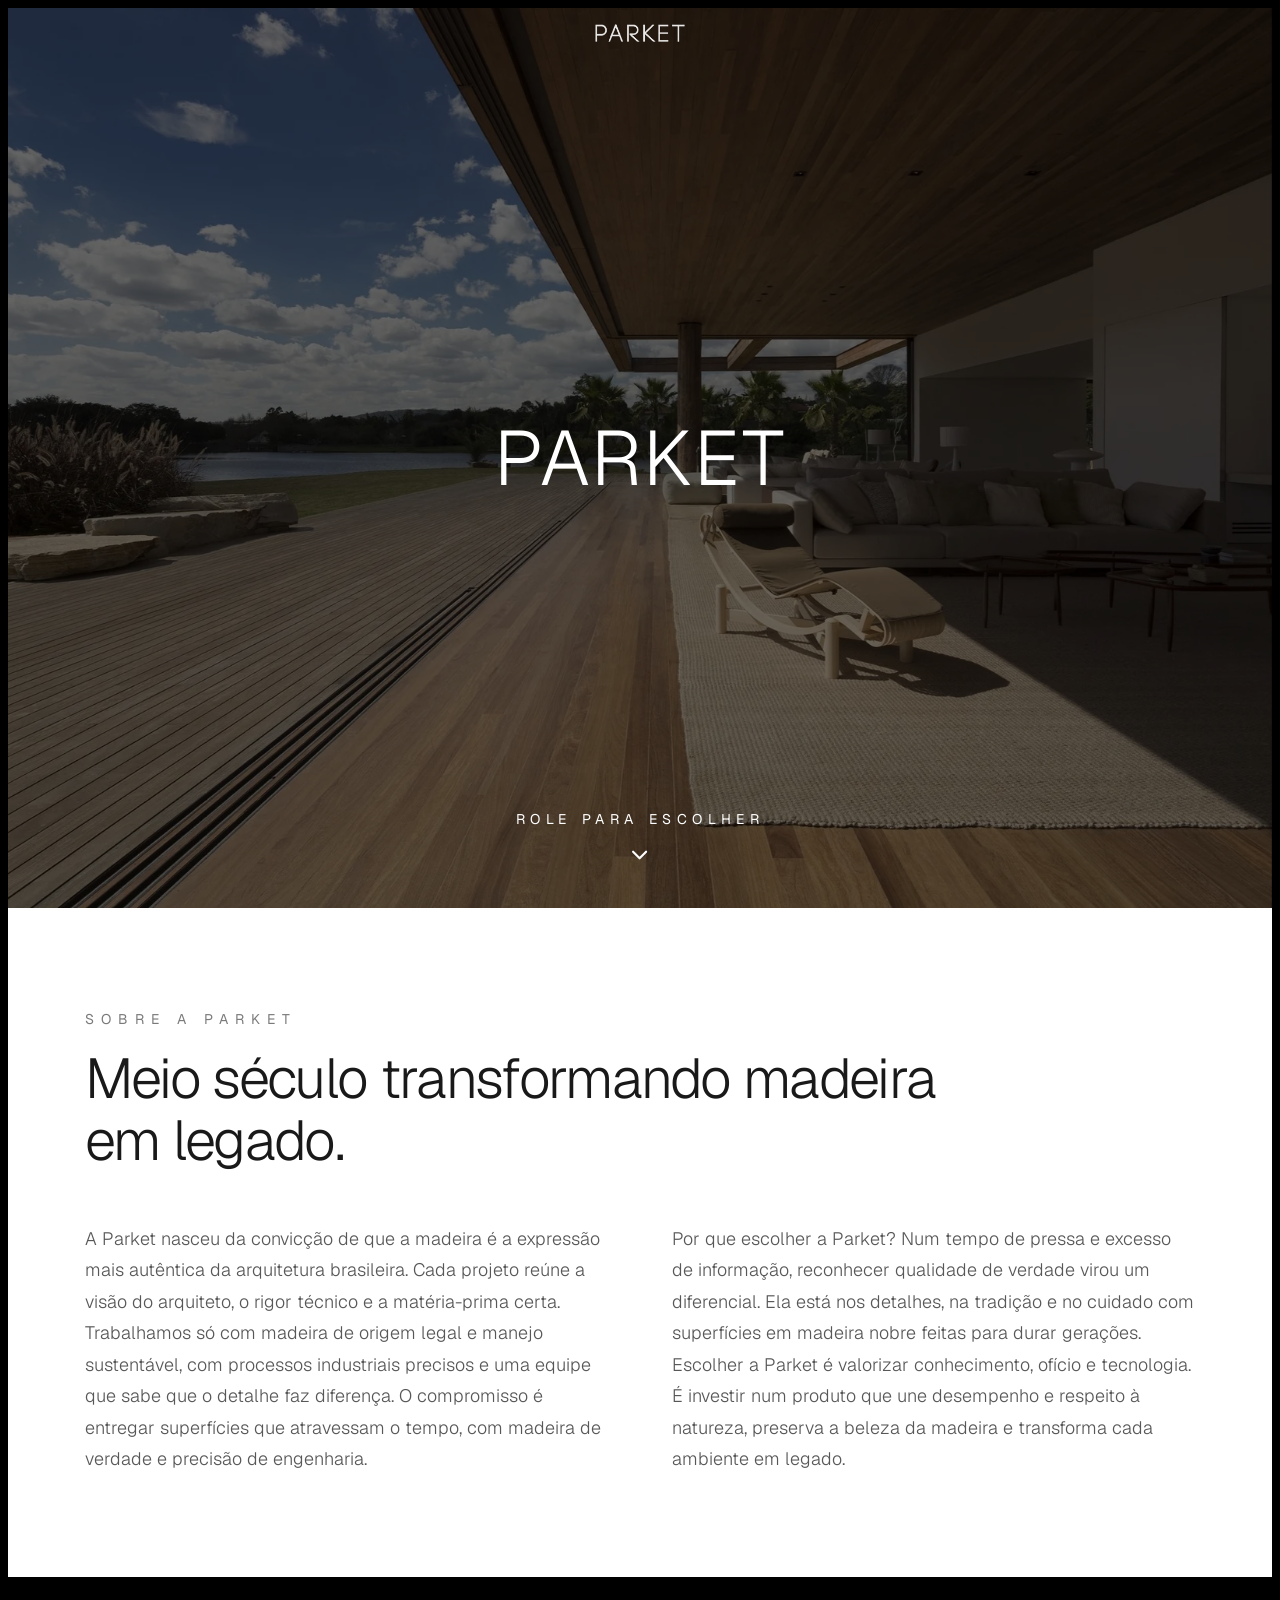
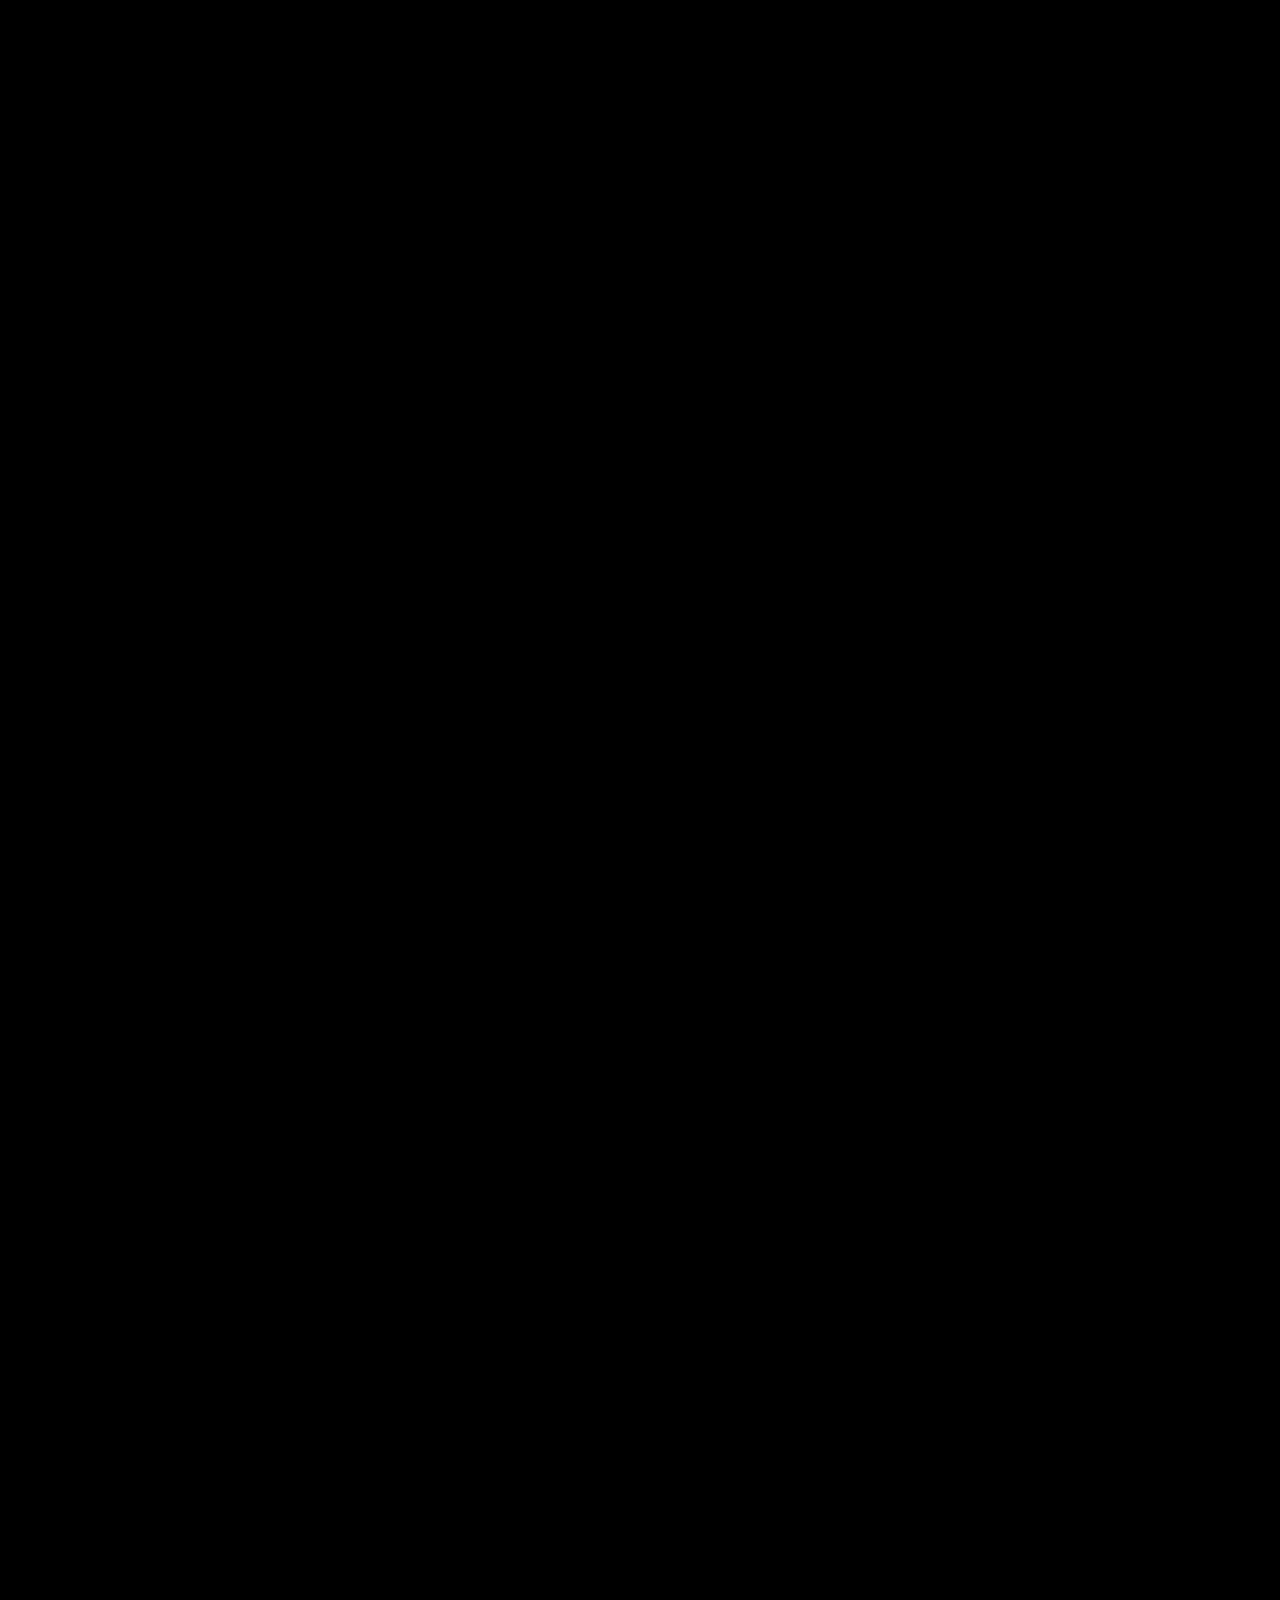
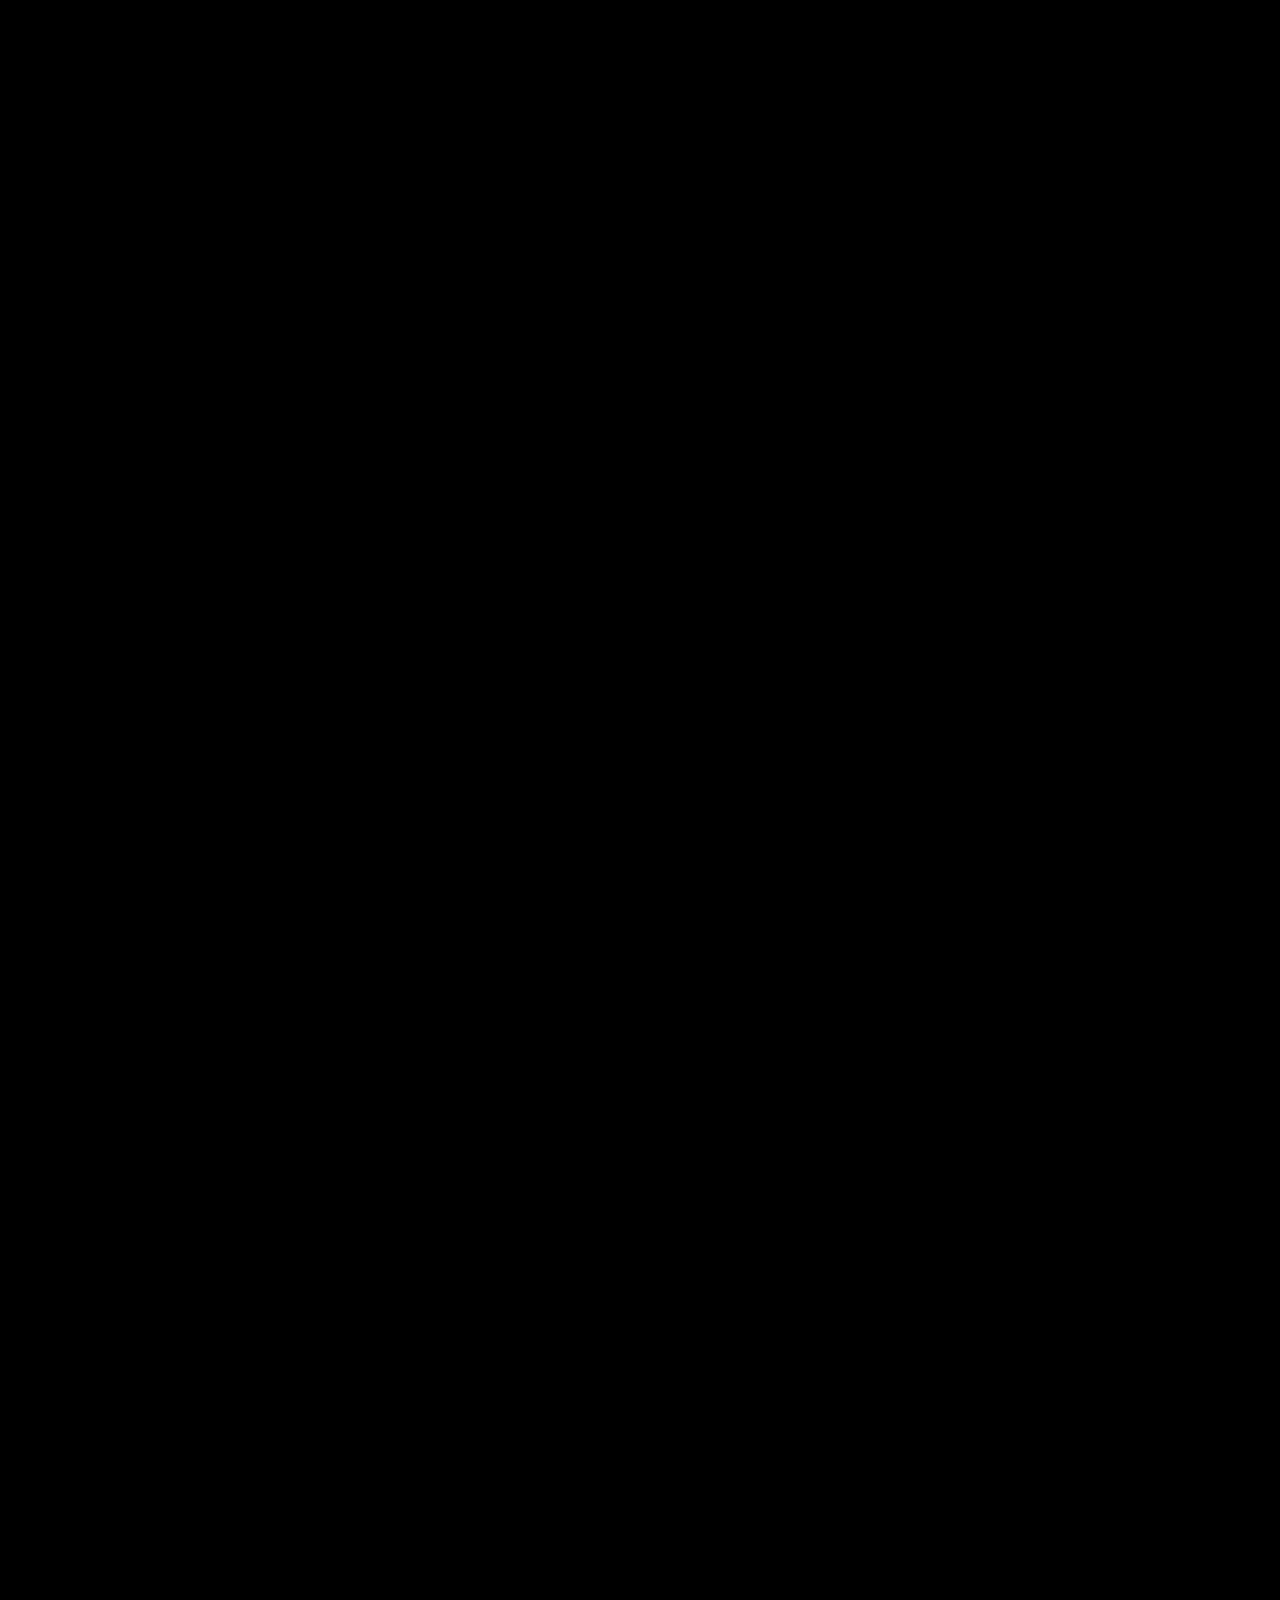
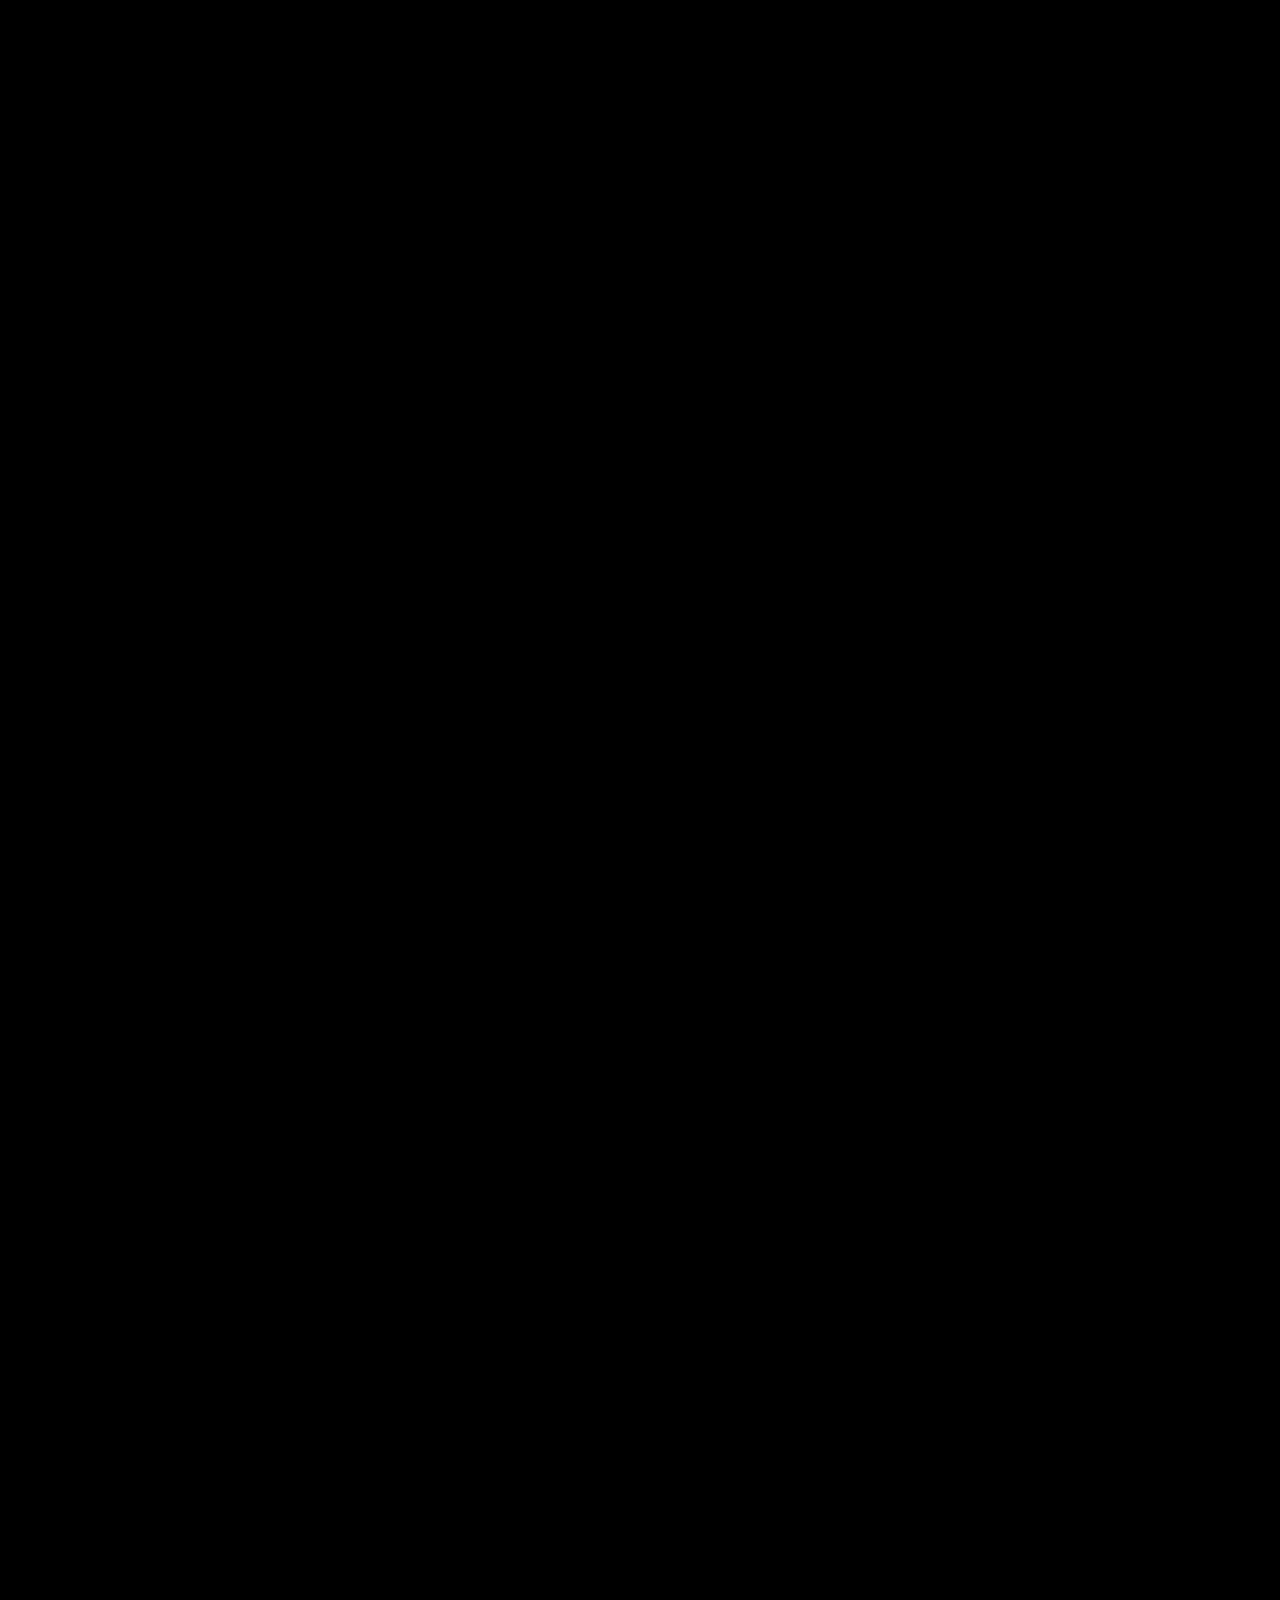
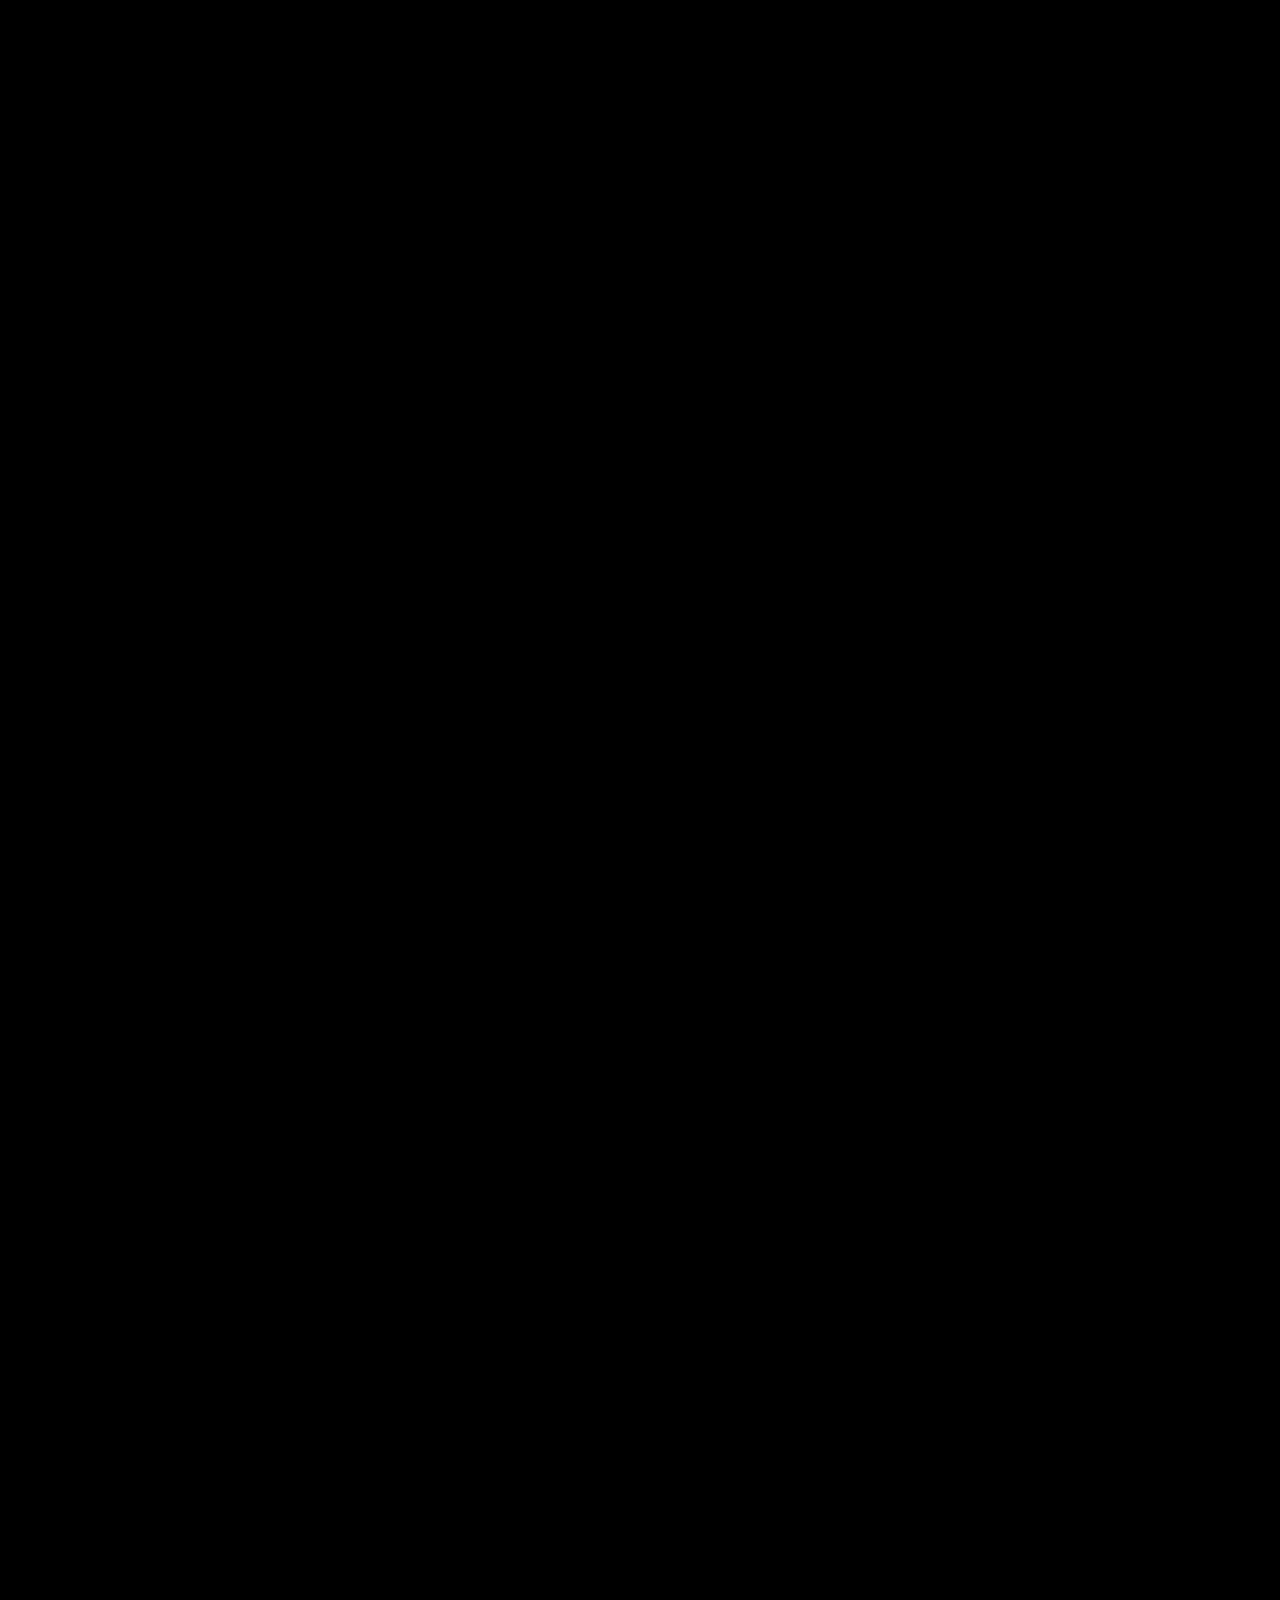
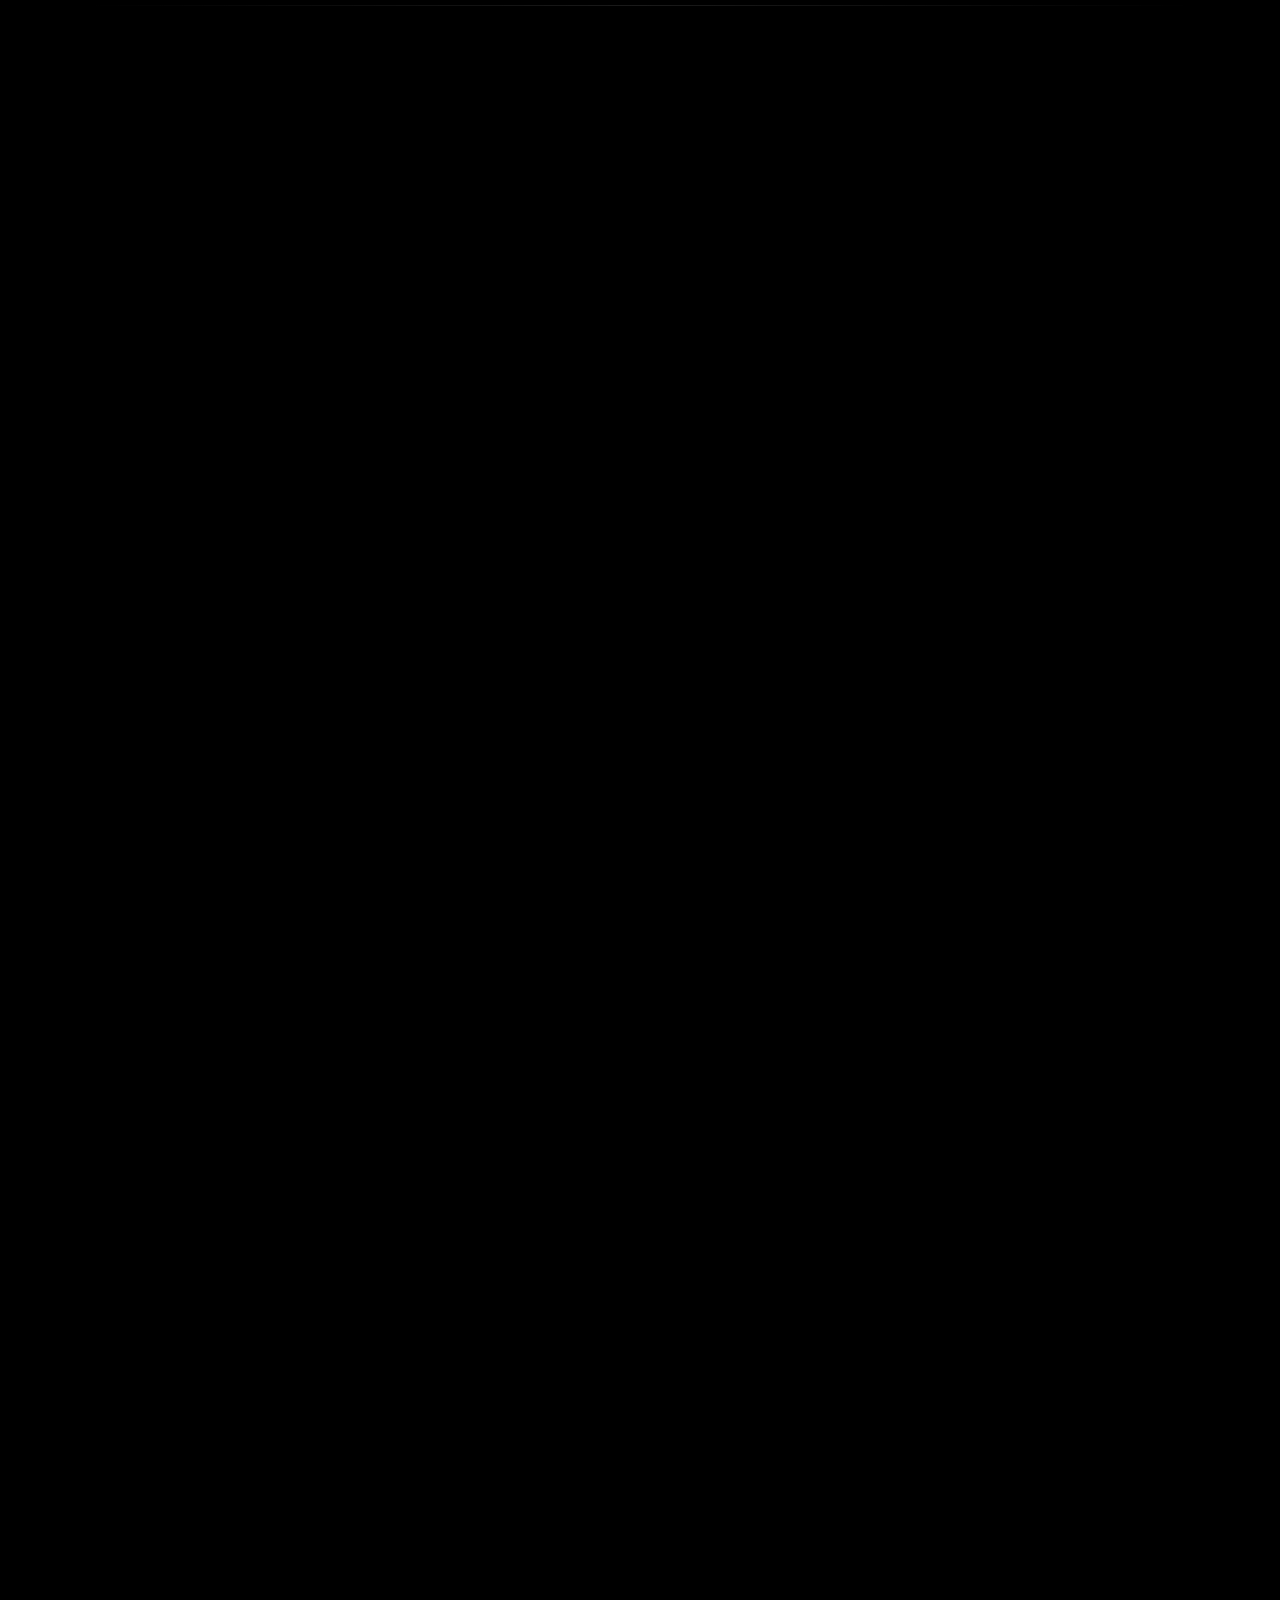
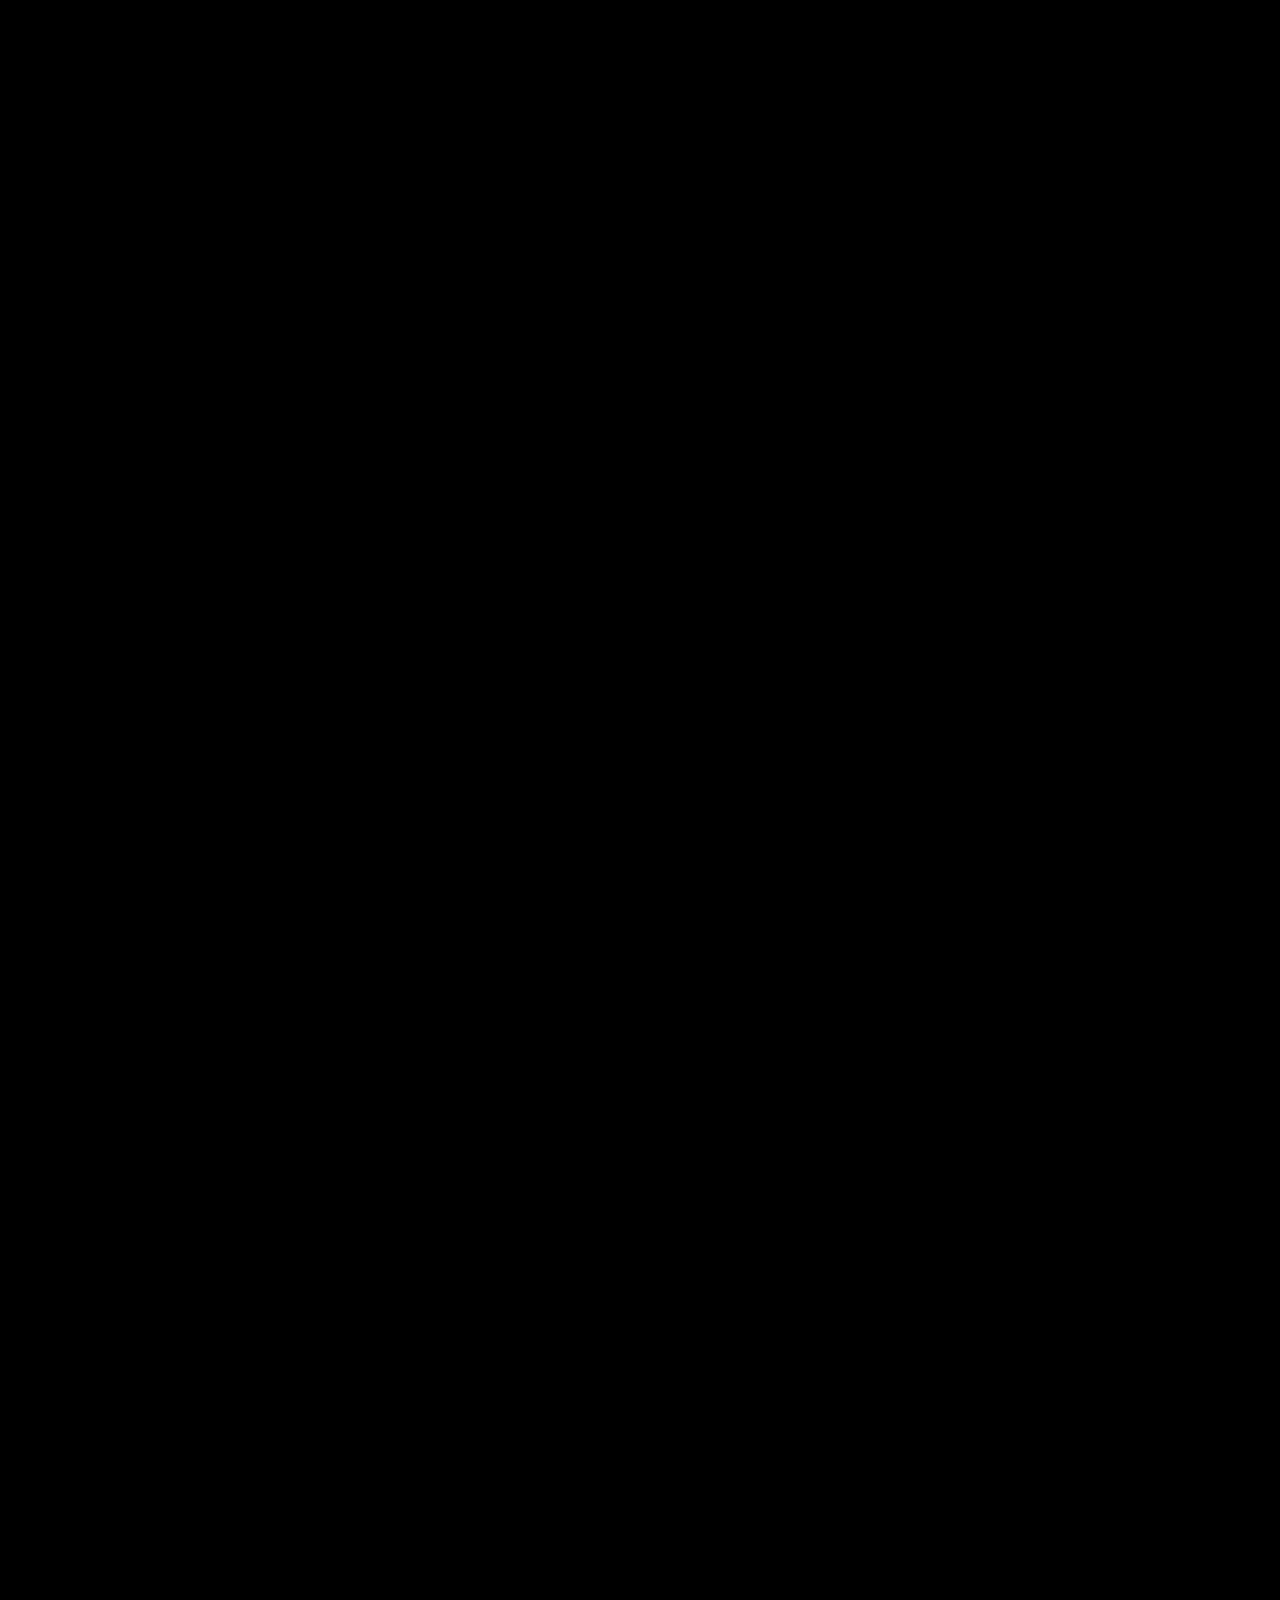
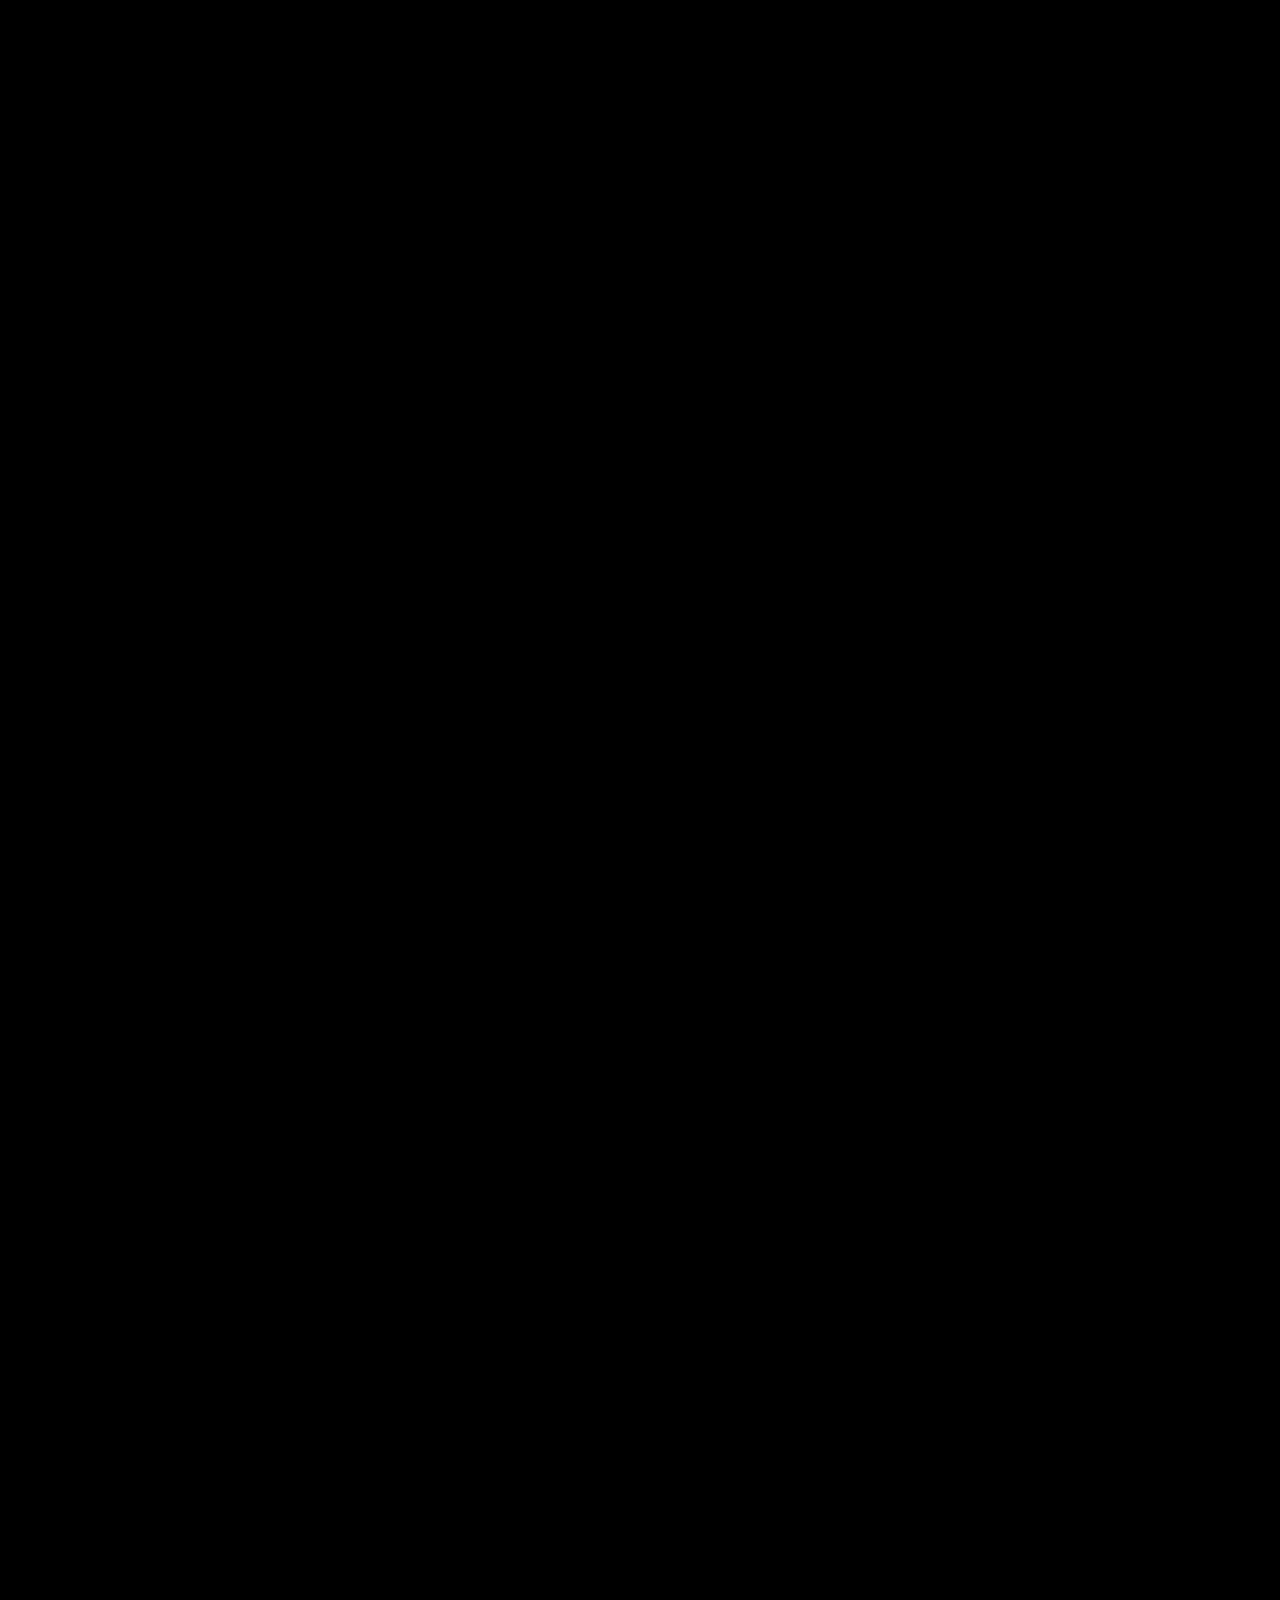
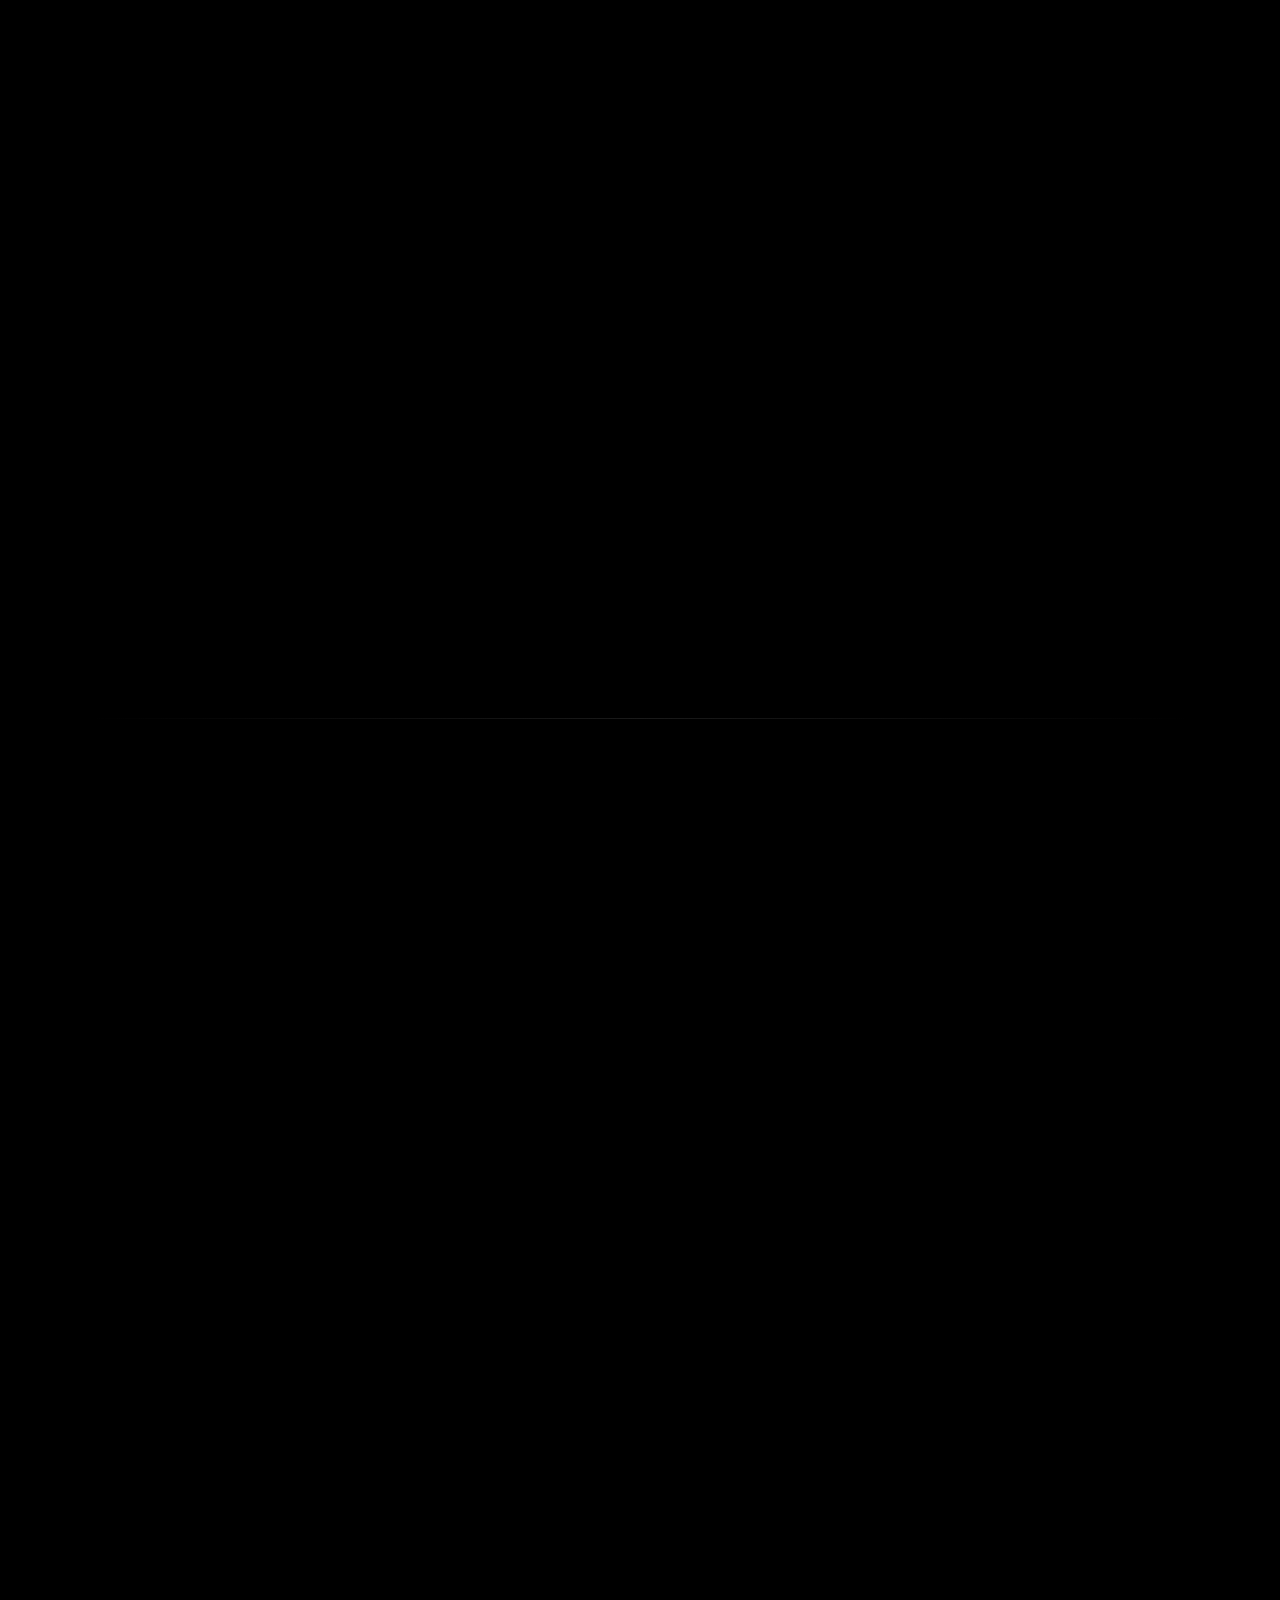
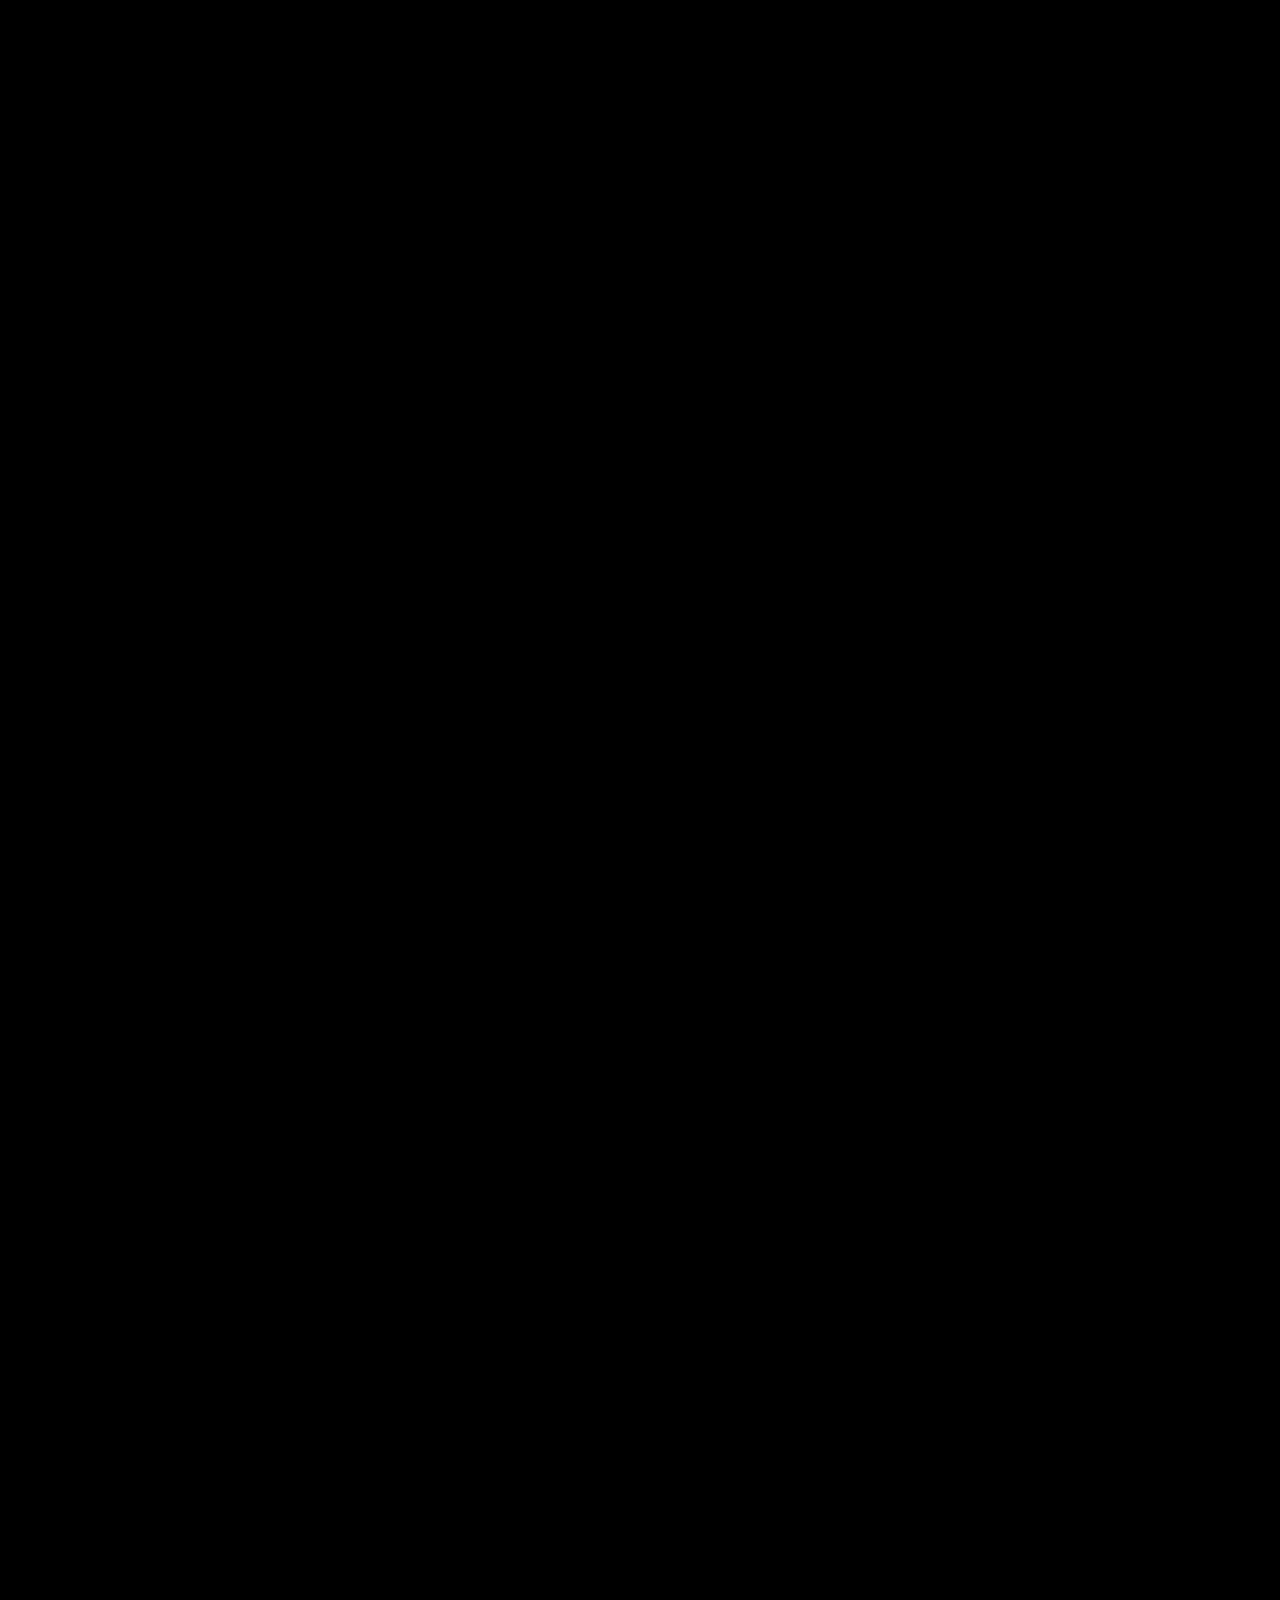
==== index.html @ 691ad7f1 "Decks: entram a sala com lareira e deck interno e o deck da piscina ao pôr do sol (Cumaru) Co-Author" ====
<!DOCTYPE html>
<html class="dark" lang="pt-BR">

<head>
  <meta charset="utf-8">
  <meta content="width=device-width, initial-scale=1.0" name="viewport">
  <title>Parket — Catálogo Geral</title>
  <meta name="description"
    content="O catálogo completo da Parket: pisos, decks, forros, painéis, escadas, portas e marcenarias em madeira nobre de manejo responsável.">
  <meta name="theme-color" content="#000000">
  <link rel="icon" type="image/png" sizes="32x32" href="[data-uri]">
  <link rel="apple-touch-icon" sizes="180x180" href="https://parket.com.br/apple-touch-icon.png">
  <link rel="preconnect" href="https://fonts.googleapis.com">
  <link rel="preconnect" href="https://fonts.gstatic.com" crossorigin>

  <link rel="preload" as="image" href="geral/decks/deck-brazil.webp" fetchpriority="high">
  <script src="https://cdn.tailwindcss.com?plugins=forms,container-queries"></script>
  <link href="https://fonts.googleapis.com/css2?family=Material+Symbols+Outlined:opsz,wght,FILL,GRAD@24,400,0,0&icon_names=arrow_back,arrow_upward,chevron_left,chevron_right,close,search&display=swap" rel="stylesheet">
  <link rel="stylesheet" href="fonts.css">
  <script src="assets/js/components.js?v=2"></script>
  <parket-seo is-main title="Parket — Catálogo Geral 2026"
    description="O catálogo completo da Parket: pisos, decks, forros, painéis, escadas, portas e marcenarias em madeira nobre de manejo responsável."></parket-seo>
  <script>
    tailwind.config = {
      darkMode: "class",
      theme: {
        extend: {
          borderRadius: { "DEFAULT": "0", "lg": "0", "xl": "0", "full": "9999px" },
          colors: { "surface": "#131313", "background": "#000000", "primary": "#ffffff" },
          fontFamily: { "headline": ["Geist", "sans-serif"], "body": ["Geist", "sans-serif"], "label": ["Geist", "sans-serif"] }
        }
      }
    }
  </script>
  <link rel="stylesheet" href="catalogo.css?v=10">
  <link rel="stylesheet" href="index.css?v=66">
</head>

<body class="antialiased selection:bg-white selection:text-black">

  <parket-nav return-url="index.html" return-text=""></parket-nav>

  <!-- Nav bar fixa transparente -->
  <header class="topbar">

    <a href="#" class="topbar-logo-link" aria-label="Parket">
      <img decoding="async" src="logo-parket.webp" alt="Parket" class="topbar-logo">
    </a>
  </header>

  <!-- Menu de coleções (aberto pelo hambúrguer) -->

  <!-- Side index (right) -->
  <nav id="side-index" class="side-index" aria-label="Índice"></nav>

  <!-- Floating actions -->
  <button id="back-to-top" class="floating-action" type="button" aria-label="Voltar ao topo">
    <span class="material-symbols-outlined">arrow_upward</span>
  </button>

  <!-- ─── HERO · imagem full-bleed que desliza para o lado revelando o título ─── -->
  <section id="hero-viewport" class="hero-split">
    <div id="hero-sticky">
      <div id="hero-bg" class="hero-media"
        style="background-image: url('geral/decks/deck-brazil.webp');">
      </div>
      <span class="hero-wordmark" aria-hidden="true">parket</span>
      <div class="hero-scroll-hint">
        <span class="hero-scroll-label">Role para escolher</span>
        <span class="hero-scroll-arrow" aria-hidden="true">
          <svg viewBox="0 0 24 24"><path d="M6 9l6 6 6-6" /></svg>
        </span>
      </div>
    </div>
  </section>

  <!-- ══════════ SOBRE + PORQUE · seção única sobre o tronco (anéis) ══════════ -->
  <section id="sobre" aria-label="Sobre a Parket">
    <div class="sobre-wrap">

      <header class="sobre-head fade">
        <span class="eyebrow">Sobre a Parket</span>
        <h2 class="sobre-title">
          Meio século transformando madeira em legado.
        </h2>
      </header>

      <div class="sobre-intro">
        <p class="corpo-text fade">
          A <span translate="no" class="notranslate">Parket</span> nasceu da convicção de que a madeira é a
          expressão mais autêntica da arquitetura brasileira. Cada projeto reúne a visão do arquiteto, o rigor
          técnico e a matéria-prima certa. Trabalhamos só com madeira de origem legal e manejo sustentável, com
          processos industriais precisos e uma equipe que sabe que o detalhe faz diferença. O compromisso é
          entregar superfícies que atravessam o tempo, com madeira de verdade e precisão de engenharia.
        </p>
        <p class="corpo-text fade" style="transition-delay:.08s">
          Por que escolher a <span translate="no" class="notranslate">Parket</span>? Num tempo de pressa e
          excesso de informação, reconhecer qualidade de verdade virou um diferencial. Ela está nos detalhes, na
          tradição e no cuidado com superfícies em madeira nobre feitas para durar gerações. Escolher a
          <span translate="no" class="notranslate">Parket</span> é valorizar conhecimento, ofício e tecnologia.
          É investir num produto que une desempenho e respeito à natureza, preserva a beleza da madeira e
          transforma cada ambiente em legado.
        </p>
      </div>

    </div>
  </section>

  <!-- ─── ARVORE ─── -->

  <!-- ─── PRODUCT SECTIONS (injected) ─── -->
  <main id="products" class="relative z-10 bg-black"></main>

  <!-- ─── GUIA TÉCNICO (oculto temporariamente — reativar removendo o atributo hidden) ─── -->
  <section hidden class="relative z-20 bg-black text-white">
    <div class="px-12 max-w-screen-2xl mx-auto pt-32 pb-32">
      <div class="border-t border-white/10 pt-16">
        <span class="eyebrow block mb-6">Guia Técnico</span>
        <h2 class="display-title text-[clamp(2.5rem,4vw,5rem)] mb-20 max-w-3xl">Madeira, um material vivo</h2>

        <div class="grid grid-cols-1 md:grid-cols-2 gap-x-20 gap-y-20">
          <div class="flex flex-col gap-20">
            <div class="fade-up">
              <div class="w-fit">
                <div class="flex items-center gap-2 mb-6">
                  <div class="w-[40.8px] h-[40.8px] md:w-12 md:h-12 rounded-full border border-white/10"
                    style="background:#3a2414;"></div>
                  <div class="w-[40.8px] h-[40.8px] md:w-12 md:h-12 rounded-full border border-white/10"
                    style="background:#5c3a22;"></div>
                  <div class="w-[40.8px] h-[40.8px] md:w-12 md:h-12 rounded-full border border-white/10"
                    style="background:#7d5536;"></div>
                  <div class="w-[40.8px] h-[40.8px] md:w-12 md:h-12 rounded-full border border-white/10"
                    style="background:#9a7758;"></div>
                  <div class="w-[40.8px] h-[40.8px] md:w-12 md:h-12 rounded-full border border-white/10"
                    style="background:#b69c82;"></div>
                  <div class="w-[40.8px] h-[40.8px] md:w-12 md:h-12 rounded-full border border-white/10"
                    style="background:#d0bba5;"></div>
                  <div class="w-[40.8px] h-[40.8px] md:w-12 md:h-12 rounded-full border border-white/10"
                    style="background:#ead8c3;"></div>
                </div>
                <div
                  class="flex items-center justify-between text-[8.5px] md:text-[10px] uppercase tracking-[0.3em] text-white/40">
                  <span>Escuro</span><span>Claro</span>
                </div>
              </div>
            </div>

            <div class="fade-up">
              <h3 class="font-label uppercase tracking-[0.3em] text-[10px] text-white/50 mb-6 flex items-center gap-2">
                <span class="w-1 h-1 bg-white/50 rounded-full"></span> Cor
              </h3>
              <div class="text-white/50 text-sm font-light leading-relaxed space-y-4 max-w-xl">
                <p>A cor da madeira vem dos extrativos que ela contém. A exposição ao ar e à luz modifica esses
                  extrativos, transformando a cor original do deck ao longo do tempo. Espécies tropicais, por
                  conterem mais extrativos, evoluem para marrons mais escuros.</p>
                <p>Iroko e Parket apresentam as mudanças mais intensas — tábuas originalmente semelhantes podem assumir
                  tonalidades distintas. O Teak varia bastante no início mas se uniformiza com o tempo; o Wengé mantém
                  boa estabilidade de cor.</p>
                <p>Ao ar livre, sol e chuva desgastam a lignina da superfície e toda madeira caminha para o cinza
                  prateado. É um processo de superfície: muda a cor, não a resistência da peça.</p>
                <p>Se a intenção é segurar o tom original por mais tempo, o caminho é a manutenção periódica com
                  óleo. Deixar o deck envelhecer naturalmente rumo à pátina é uma escolha estética, não um defeito.</p>
              </div>
            </div>

            <div class="fade-up">
              <h3 class="font-label uppercase tracking-[0.3em] text-[10px] text-white/50 mb-6 flex items-center gap-2">
                <span class="w-1 h-1 bg-white/50 rounded-full"></span> Grão Prateado
              </h3>
              <div class="text-white/50 text-sm font-light leading-relaxed space-y-4 max-w-xl">
                <p>Tábuas cortadas em seção radial do tronco apresentam grão reto e reflexos iridescentes — o chamado
                  grão prateado, historicamente valorizado como indicador de qualidade e prestígio.</p>
                <p>A madeira é um material vivo, influenciado por luz, temperatura, umidade e uso. Além da estética, o
                  grão prateado indica melhor desempenho técnico: estabilidade dimensional e impermeabilidade.</p>
              </div>
            </div>
          </div>

          <div class="flex flex-col gap-20">
            <div class="fade-up">
              <h3 class="font-label uppercase tracking-[0.3em] text-[10px] text-white/50 mb-6 flex items-center gap-2">
                <span class="w-1 h-1 bg-white/50 rounded-full"></span> Amostras
              </h3>
              <div class="text-white/50 text-sm font-light leading-relaxed space-y-4 max-w-xl">
                <p>A madeira é um material natural e variegado: cada peça é única. Amostras compostas por poucas tábuas
                  fornecem apenas uma ideia geral do deck, sem representar fielmente todas as nuances e veios.</p>
                <p>A cor muda com o tempo por exposição à luz e ao ar — um deck recém-instalado pode ter aparência
                  diferente de uma amostra já exposta.</p>
              </div>
            </div>

            <div class="fade-up p-10 flex flex-col items-center"
              style="background: rgba(255,255,255,0.03); border: 1px solid rgba(255,255,255,0.08);">
              <div class="flex items-center gap-12 mb-4 text-2xl">
                <span>☀️</span><span>🌧️</span>
              </div>
              <div class="flex items-center gap-4 w-full">
                <span
                  class="text-[10px] uppercase tracking-[0.3em] text-white/50 whitespace-nowrap">Clima<br>Seco</span>
                <svg class="w-2.5 h-2.5 text-white/40 flex-shrink-0" viewBox="0 0 10 10" fill="currentColor">
                  <polygon points="8,1 8,9 2,5" />
                </svg>
                <div class="flex-1 h-12"
                  style="background: linear-gradient(to right, #b98862 0%, #d9ab87 50%, #b98862 100%); clip-path: polygon(0 30%, 100% 10%, 100% 90%, 0 70%);">
                </div>
                <svg class="w-2.5 h-2.5 text-white/40 flex-shrink-0" viewBox="0 0 10 10" fill="currentColor">
                  <polygon points="2,1 2,9 8,5" />
                </svg>
                <span
                  class="text-[10px] uppercase tracking-[0.3em] text-white/50 whitespace-nowrap">Clima<br>Úmido</span>
              </div>
              <div class="mt-4 text-[10px] uppercase tracking-[0.3em] text-white/50 flex items-center gap-2">
                <svg class="w-2 h-2" viewBox="0 0 10 10" fill="currentColor">
                  <polygon points="1,2 9,2 5,8" />
                </svg>
                Retração / Dilatação
                <svg class="w-2 h-2" viewBox="0 0 10 10" fill="currentColor">
                  <polygon points="5,2 9,8 1,8" />
                </svg>
              </div>
            </div>

            <div class="fade-up">
              <h3 class="font-label uppercase tracking-[0.3em] text-[10px] text-white/50 mb-6 flex items-center gap-2">
                <span class="w-1 h-1 bg-white/50 rounded-full"></span> Condições Climáticas
              </h3>
              <div class="text-white/50 text-sm font-light leading-relaxed space-y-4 max-w-xl">
                <p>A madeira dilata e retrai conforme a umidade e a temperatura. Num deck isso é permanente: sol,
                  chuva e a variação entre o dia e a noite agem sobre a peça o ano inteiro.</p>
                <p>Por isso o assentamento prevê frestas entre as réguas, para drenagem e ventilação, e a estrutura
                  precisa ficar afastada do solo, com ar circulando por baixo. Água parada sob o deck é o que mais
                  encurta a vida da madeira.</p>
                <p>A madeira tratada tolera bem essas condições: por se movimentar menos que a madeira de origem,
                  mantém a integridade mesmo em área molhada e de uso intenso.</p>
              </div>
            </div>
          </div>
        </div>
      </div>
    </div>
  </section>

  <!-- ─── FOOTER ─── -->
  <footer class="site-footer" role="contentinfo">
    <div class="footer-inner">

      <div class="footer-top">
        <img decoding="async" src="logo-parket.webp" alt="Parket" class="footer-logo" loading="lazy">
        <nav class="footer-actions" aria-label="Fale com a Parket">
          <a class="footer-btn" href="https://parket.com.br" target="_blank" rel="noopener">
            <svg viewBox="0 0 24 24" aria-hidden="true"><circle cx="12" cy="12" r="9"/><path d="M3 12h18M12 3c2.5 2.7 2.5 15.3 0 18M12 3c-2.5 2.7-2.5 15.3 0 18"/></svg>
            <span>Site</span>
          </a>
          <a class="footer-btn" href="https://wa.me/5511999600222" target="_blank" rel="noopener">
            <svg viewBox="0 0 24 24" aria-hidden="true"><path d="M20.5 11.7a8.5 8.5 0 0 1-12.6 7.4L3.5 20.5l1.4-4.3A8.5 8.5 0 1 1 20.5 11.7z"/><path d="M9.2 8.6c.2-.4.4-.4.7-.4h.5c.2 0 .4 0 .5.4l.7 1.6c.1.2.1.3 0 .5l-.5.7c-.1.2-.1.3 0 .5.5.9 1.3 1.7 2.3 2.2.2.1.3.1.5-.1l.6-.7c.2-.2.3-.2.5-.1l1.6.8c.3.1.4.2.4.4 0 .6-.3 1.3-.8 1.6-.6.4-1.3.5-2 .3-2.3-.7-4.2-2.5-5.1-4.7-.3-.8-.2-1.7.2-2.4z"/></svg>
            <span>WhatsApp</span>
          </a>
          <a class="footer-btn" href="https://www.instagram.com/parket" target="_blank" rel="noopener">
            <svg viewBox="0 0 24 24" aria-hidden="true"><rect x="3.5" y="3.5" width="17" height="17" rx="4.5"/><circle cx="12" cy="12" r="3.8"/><circle cx="17.2" cy="6.8" r=".9" fill="currentColor" stroke="none"/></svg>
            <span>Instagram</span>
          </a>
        </nav>
      </div>


    </div>
  </footer>

  <!-- ─── Lightbox ─── -->
  <div id="lightbox">
    <button class="lb-btn lb-close" onclick="closeLightbox()"><span
        class="material-symbols-outlined">close</span></button>
    <button class="lb-btn lb-prev" onclick="lbPrev()"><span
        class="material-symbols-outlined">chevron_left</span></button>
    <img decoding="async" id="lightbox-img" src="" alt="Zoom">
    <button class="lb-btn lb-next" onclick="lbNext()"><span
        class="material-symbols-outlined">chevron_right</span></button>
  </div>

  <script defer src="index.js?v=20"></script>
  <script defer src="catalogo.js?v=61"></script>
</body>

</html>
---- fonts.css ----
/* ═══════════════════════════════════════════════════════════════
   Geist — variavel, hospedada localmente (SIL Open Font License 1.1)

   Fora do CDN do Google de proposito: a tipografia nao depende de
   rede de terceiro, nao vaza o IP do visitante e nao paga dois
   handshakes (googleapis + gstatic) antes do primeiro glifo.

   E UM arquivo por subconjunto, nao um por peso: o .woff2 e uma
   fonte variavel com eixo wght de 100 a 900. Por isso o
   `font-weight: 100 900` abaixo — declarar um peso fixo faria o
   navegador tratar o arquivo como estatico e arredondar 200 para
   300 e 700 para 600, que e exatamente o bug que isso corrige.
   Subconjuntos latin e latin-ext.

   Para atualizar: pegar o CSS em fonts.googleapis.com com UA de
   navegador moderno e rebaixar os .woff2 que ele apontar.
   ═══════════════════════════════════════════════════════════════ */

@font-face {
  font-family: 'Geist';
  font-style: normal;
  font-weight: 100 900;
  font-display: swap;
  src: url('assets/fonts/geist-latin.woff2') format('woff2');
  unicode-range: U+0000-00FF, U+0131, U+0152-0153, U+02BB-02BC, U+02C6, U+02DA, U+02DC, U+0304, U+0308, U+0329, U+2000-206F, U+20AC, U+2122, U+2191, U+2193, U+2212, U+2215, U+FEFF, U+FFFD;
}

@font-face {
  font-family: 'Geist';
  font-style: normal;
  font-weight: 100 900;
  font-display: swap;
  src: url('assets/fonts/geist-latin-ext.woff2') format('woff2');
  unicode-range: U+0100-02BA, U+02BD-02C5, U+02C7-02CC, U+02CE-02D7, U+02DD-02FF, U+0304, U+0308, U+0329, U+1D00-1DBF, U+1E00-1E9F, U+1EF2-1EFF, U+2020, U+20A0-20AB, U+20AD-20C0, U+2113, U+2C60-2C7F, U+A720-A7FF;
}
---- catalogo.css ----
/* ═══════════════════════════════════════════════════════════
       PARKET DESIGN SYSTEM — tokens (fonte: #PARKET DESIGN SYSTEM)
       Paleta: madeira → branco → preto → cinza → destaque
       Tipografia: Geist fina (display) + Geist (interface)
       Escala: 72/56/42/32/24/20/18/16/14 · espaçamento múltiplo de 8
       Movimento: 0.6s cubic-bezier(.22,.61,.36,1)
       ═══════════════════════════════════════════════════════════ */
    :root {
      --scroll-progress: 0;

      /* Paleta */
      --preto: #000000;
      --branco: #ffffff;
      --madeira: #c0bda6;
      --branco-95: rgba(255,255,255,0.95);
      --branco-72: rgba(255,255,255,0.72);
      --branco-55: rgba(255,255,255,0.55);
      --branco-40: rgba(255,255,255,0.40);
      --branco-10: rgba(255,255,255,0.10);

      /* Tipografia
         Geist é a fonte do projeto. O fallback antigo era só `sans-serif`, que
         no Windows vira Arial — e como o layout usa muito font-weight 200, o
         Arial (que não tem peso fino) engrossava tudo. A pilha abaixo cai
         primeiro no Segoe UI Variable (Win 11, tem pesos leves de verdade),
         depois Segoe UI (Win 10) e nos equivalentes de mac/Android.
         Arial só como último recurso. */
      --font-display: 'Geist', sans-serif;
      --font-body: 'Geist', sans-serif;

      /* Escala tipográfica */
      --text-display: 72px;
      --text-h1: 56px;
      --text-h2: 42px;
      --text-h3: 32px;
      --text-h4: 24px;
      --text-body-lg: 20px;
      --text-body: 18px;
      --text-small: 16px;
      --text-caption: 14px;

      /* Movimento */
      --ease: cubic-bezier(.22,.61,.36,1);
      --dur: 0.6s;
      --dur-btn: 0.35s;

      /* Grid */
      --container: 1400px;
    }

    html { scroll-behavior: smooth; }

    body {
      background-color: var(--preto);
      color: var(--branco);
      font-family: var(--font-body);
      overflow-x: hidden;
    }

    parket-nav > nav { display: none !important; }

    /* ── Nav bar fixa transparente (sem faixa) ── */
    .topbar {
      position: fixed;
      top: 0;
      left: 0;
      right: 0;
      z-index: 140;
      display: flex;
      align-items: center;
      justify-content: center;
      padding: 1.5rem 6vw;
      background: transparent;
      pointer-events: none;
    }
    .topbar > * { pointer-events: auto; }
    /* Hambúrguer (canto direito da navbar) */
    .menu-toggle {
      position: absolute;
      right: calc(6vw - 8px);
      top: 50%;
      transform: translateY(-50%);
      width: 48px;
      height: 48px;
      box-sizing: border-box;
      display: flex;
      flex-direction: column;
      justify-content: center;
      gap: 6px;
      background: transparent;
      border: 0;
      cursor: pointer;
      padding: 13px 9px;
      z-index: 160;
    }
    .menu-toggle span {
      display: block;
      width: 100%;
      height: 1.5px;
      background: #fff;
      transition: transform var(--dur) var(--ease), opacity var(--dur) var(--ease);
    }
    .menu-toggle.is-open span:nth-child(1) { transform: translateY(7.5px) rotate(45deg); }
    .menu-toggle.is-open span:nth-child(2) { opacity: 0; }
    .menu-toggle.is-open span:nth-child(3) { transform: translateY(-7.5px) rotate(-205deg); }
    @media (max-width: 768px) {
      .menu-toggle { right: calc(7vw - 10px); }
    }

    /* Menu overlay de coleções */
    .menu-overlay {
      position: fixed;
      inset: 0;
      z-index: 145;
      background: rgba(0,0,0,0.92);
      backdrop-filter: blur(24px) saturate(140%);
      -webkit-backdrop-filter: blur(24px) saturate(140%);
      display: flex;
      flex-direction: column;
      align-items: center;
      justify-content: center;
      gap: 2.5rem;
      opacity: 0;
      visibility: hidden;
      transition: opacity var(--dur) var(--ease), visibility var(--dur) var(--ease);
    }
    .menu-overlay.is-open { opacity: 1; visibility: visible; }
    .menu-list {
      list-style: none;
      margin: 0;
      padding: 0;
      display: flex;
      flex-direction: column;
      align-items: flex-end;
      gap: 0.5rem;
    }
    .menu-list li {
      opacity: 0;
      transform: translateY(18px);
      transition: opacity var(--dur) var(--ease), transform 0.6s var(--ease);
    }
    .menu-overlay.is-open .menu-list li { opacity: 1; transform: translateY(0); }
    .menu-overlay.is-open .menu-list li:nth-child(1) { transition-delay: 0.10s; }
    .menu-overlay.is-open .menu-list li:nth-child(2) { transition-delay: 0.16s; }
    .menu-overlay.is-open .menu-list li:nth-child(3) { transition-delay: 0.22s; }
    .menu-overlay.is-open .menu-list li:nth-child(4) { transition-delay: 0.28s; }
    .menu-overlay.is-open .menu-list li:nth-child(5) { transition-delay: 0.34s; }
    .menu-overlay.is-open .menu-list li:nth-child(6) { transition-delay: 0.40s; }
    .menu-overlay.is-open .menu-list li:nth-child(7) { transition-delay: 0.46s; }
    .menu-overlay.is-open .menu-list li:nth-child(8) { transition-delay: 0.52s; }
    .menu-list a {
      font-family: var(--font-display);
      font-weight: 300;
      letter-spacing: -0.02em;
      font-size: clamp(1.75rem, 4vw, 2.625rem);
      color: rgba(255,255,255,0.55);
      text-decoration: none;
      transition: color var(--dur) var(--ease), letter-spacing var(--dur) var(--ease);
      line-height: 1.15;
    }
    .menu-list a:hover { color: #fff; letter-spacing: 0.01em; }

    .topbar-logo-link {
      display: inline-flex;
      line-height: 0;
    }
    .topbar-logo {
      height: 18px;
      width: auto;
      opacity: 0.9;
      transition: opacity var(--dur) var(--ease);
    }
    .topbar-logo-link:hover .topbar-logo { opacity: 1; }
    @media (max-width: 768px) {
      .topbar { padding: 1rem 7vw; }
      .topbar-logo { height: 15px; }
    }

    /* ── Hero with parallax zoom ── */
    #hero-viewport { height: 100vh; position: relative; background: #000; }
    #hero-sticky {
      position: fixed; inset: 0; height: 100vh;
      display: flex; align-items: center; justify-content: center;
      overflow: visible;; z-index: 1;
    }
    #hero-bg {
      position: absolute; inset: 0;
      background-size: cover; background-position: center;
      filter: brightness(0.4);
    }
    #hero-content { position: relative; z-index: 10; color: #fff; }

    /* ── Generic editorial typography ── */
    .eyebrow {
      font-size: var(--text-caption);
      letter-spacing: 0.5em;
      text-transform: uppercase;
      color: rgba(255,255,255,0.45);
      font-weight: 400;
    }
    .display-title {
      font-family: var(--font-display);
      font-weight: 300;
      letter-spacing: -0.04em;
      line-height: 1.02;
    }

    /* ── Sobre a Parket (fundo preto, sem imagem) ── */
    /* Espaço (linha em branco) entre os dois parágrafos */

    /* ── O que está por trás da Parket ── (fundo branco · texto preto) */

    /* Bloco madeira + card (foto à esquerda · card preto sobreposto à direita) */

    /* Imagem da madeira (centrada na seção "Por trás da Parket") */

    /* Foto da família + heading (foto centralizada, texto sobreposto à esquerda) */

    /* ── Processo Parket (5 pilares · BG preto · ilustrações animadas) ── */

    /* ── Composição artística (anéis de carvalho + elementos parallax) ── */
    .processo-hero {
      position: relative;
      width: 100%;
      height: clamp(420px, 70vh, 720px);
      margin: 0 0 8rem;
      pointer-events: none;
    }

    /* Tree rings expand from invisible to full when section enters viewport */

    /* Scattered original Parket elements with different parallax speeds */
    .processo-hero.is-revealed .hero-scatter g,


    /* Parallax: applied via JS as inline transform */
    [data-parallax] { will-change: transform; }

    @media (max-width: 768px) {
      .processo-hero { height: 60vh; margin-bottom: 4rem; }
    }

    /* ── SVG animations ── */
    /* All stroked elements start invisible; "draw in" when pillar enters viewport */
    /* staggered draw with custom delays via inline style or class */

    /* Filled rects (color swatches in pillar 04) — opacity reveal */

    /* Text labels inside SVG — fade in last */

    /* Subtle continuous motion (pillar 03: magnifying glass slides) */
    @keyframes slideMag {
      0%, 100% { transform: translateX(0); }
      50% { transform: translateX(-22px); }
    }

    @media (prefers-reduced-motion: reduce) {
      .processo-illustration [data-anim],
      .processo-illustration [data-fade],
    }

    /* ── Products index (Escolha um produto) ── */
    .index-block {
      min-height: 100vh;
      display: flex;
      align-items: center;
      justify-content: center;
      padding: 6rem 6vw;
      position: relative;
      z-index: 5;
      background: #000;
      isolation: isolate;
      overflow: hidden;
    }
    .index-block::before {
      content: '';
      position: absolute;
      inset: 0;
      background: url('autoload/index-bg.webp') center / cover no-repeat;
      opacity: 0.20;
      z-index: -1;
      pointer-events: none;
    }
    .index-list {
      display: flex;
      flex-direction: column;
      gap: 0.5rem;
      align-items: flex-start;
    }
    .index-link {
      font-family: var(--font-display);
      font-weight: 300;
      letter-spacing: -0.03em;
      line-height: 1;
      font-size: clamp(2.5rem, 6vw, 4.5rem);
      color: rgba(255,255,255,0.55);
      text-decoration: none;
      transition: color var(--dur) var(--ease), transform 0.6s var(--ease), letter-spacing var(--dur) var(--ease);
      padding: 0.15em 0;
      display: inline-block;
    }
    .index-link:hover {
      color: #fff;
      transform: translateX(14px);
    }
    .index-link .num {
      display: inline-block;
      font-size: 0.18em;
      letter-spacing: 0.3em;
      vertical-align: top;
      margin-right: 0.6em;
      opacity: 0.4;
      font-weight: 400;
      transform: translateY(0.6em);
    }
    /* Products index: fixed pill dimensions */
    #products-nav .index-link {
      height: 64px;
      padding: 0;
      display: inline-flex;
      align-items: center;
      font-size: var(--text-h1);
    }
    #products-nav .index-link .num {
      font-size: 0.2em;
      transform: none;
    }

    /* Em modo single-category (/pisos/, /decks/, etc.), esconder o "Produto" cover */
    html.single-category .product-cover { display: none; }

    /* ── Product cover (full-bleed editorial) ── */
    .product-cover {
      position: relative;
      width: 100%;
      min-height: 92vh;
      overflow: hidden;
      display: flex;
      align-items: flex-end;
      isolation: isolate;
      color: #fff;
    }
    .product-cover .eyebrow { color: rgba(255,255,255,0.55); }
    .product-cover::before {
      content: "";
      position: absolute; inset: 0;
      background: linear-gradient(to top, rgba(0,0,0,0.85) 0%, rgba(0,0,0,0.25) 55%, rgba(0,0,0,0) 100%);
      z-index: 1;
    }
    .product-cover-bg {
      position: absolute; inset: 0;
      background-size: cover; background-position: center;
      transform: scale(1.05);
      filter: brightness(0.7);
      transition: transform var(--dur) var(--ease);
    }
    .product-cover.in-view .product-cover-bg { transform: scale(1); }


    .product-cover-content {
      position: relative;
      z-index: 2;
      padding: 4rem 6vw 5rem;
      width: 100%;
      display: flex;
      flex-direction: column;
      align-items: flex-start;
    }
    .product-cover-content > * {
      margin: 0;
      padding-left: 0;
      text-indent: 0;
      align-self: flex-start;
    }
    .product-cover-content .eyebrow {
      display: block;
      margin-bottom: 1.25rem;
      margin-left: -0.25em; /* compensa letter-spacing 0.5em do uppercase */
    }
    .product-cover-title {
      font-family: var(--font-display);
      font-size: var(--text-h1);
      font-weight: 300;
      letter-spacing: -0.05em;
      line-height: 1.05;
    }
    .product-cover-content > p { margin-top: 1.5rem; }

    /* ── Collections index inside a product ── */
    .collections-index {
      min-height: 100vh;
      width: 100%;
      padding: 6rem 6vw;
      background: #000;
      position: relative;
      isolation: isolate;
      overflow: hidden;
      display: flex;
      flex-direction: column;
      justify-content: center;
    }
    .collections-index::before {
      content: '';
      position: absolute;
      inset: 0;
      background: url('autoload/_FJR5431.jpg') center / cover no-repeat;
      opacity: 0.15;
      z-index: -1;
      pointer-events: none;
    }
    .collections-index > * {
      max-width: var(--container);
      width: 100%;
      margin-left: auto;
      margin-right: auto;
    }
    .collections-index .index-list { gap: 0.25rem; }
    .collections-index .index-link { font-size: var(--text-h1); }
    /* Fundo dedicado e opaco (capa do produto), acima do ::before de textura */
    .collections-index > .ci-bg {
      position: absolute;
      inset: 0;
      z-index: 0;
      max-width: none;
      width: auto;
      margin: 0;
      background-size: cover;
      background-position: center;
      filter: brightness(0.4);
    }
    .collections-index > .ci-inner {
      position: relative;
      z-index: 1;
    }

    /* ── Collection cover ── */
    .collection-cover {
      position: relative;
      width: 100%;
      min-height: 78vh;
      overflow: hidden;
      display: flex;
      align-items: flex-end;
      isolation: isolate;
      color: #fff;
    }
    .collection-cover .eyebrow { color: rgba(255,255,255,0.55); }
    .collection-cover::before {
      content: "";
      position: absolute; inset: 0;
      background: linear-gradient(to top, rgba(0,0,0,0.75) 0%, rgba(0,0,0,0.2) 60%, rgba(0,0,0,0) 100%);
      z-index: 1;
    }
    .collection-cover-bg {
      position: absolute; inset: 0;
      background-size: cover; background-position: center;
      transform: scale(1.08);
      filter: brightness(0.75);
      transition: transform var(--dur) var(--ease);
    }
    .collection-cover.in-view .collection-cover-bg { transform: scale(1); }

    .collection-cover-content {
      position: relative;
      z-index: 2;
      padding: 3rem 6vw 4rem;
      width: 100%;
      max-width: var(--container);
      margin: 0 auto;
      display: flex;
      flex-direction: column;
      align-items: flex-start;
    }
    .collection-cover-content > * {
      margin: 0;
      padding-left: 0;
      text-indent: 0;
      align-self: flex-start;
    }
    .collection-cover-content .eyebrow {
      display: block;
      margin-bottom: 1.25rem;
      margin-left: -0.25em; /* compensa letter-spacing 0.5em do uppercase */
    }
    .collection-cover-title {
      font-family: var(--font-display);
      font-size: clamp(2.5rem, 6vw, 4.5rem);
      font-weight: 300;
      letter-spacing: -0.04em;
      line-height: 1.05;
    }
    .collection-cover-desc {
      margin-top: 1.6rem !important;
      max-width: 38rem;
      color: rgba(255,255,255,0.72);
      font-weight: 400;
      font-size: var(--text-body);
      line-height: 1.6;
    }

    /* ── Collection specs strip (under cover description) ── */
    .collection-specs {
      display: grid;
      grid-template-columns: repeat(auto-fit, minmax(180px, 1fr));
      gap: 2rem;
      margin-top: 2.5rem !important;
      padding-top: 1.75rem;
      border-top: 1px solid rgba(255,255,255,0.12);
      max-width: 60rem;
      width: 100%;
    }
    .collection-spec-label {
      font-size: var(--text-caption);
      letter-spacing: 0.4em;
      text-transform: uppercase;
      color: rgba(255,255,255,0.40);
      margin: 0 0 0.5rem;
      font-weight: 400;
    }
    .collection-spec-value {
      font-size: 14px;
      color: rgba(255,255,255,0.88);
      font-weight: 400;
      line-height: 1.4;
      margin: 0;
    }
    @media (max-width: 768px) {
      .collection-specs {
        grid-template-columns: repeat(2, 1fr);
        gap: 1.25rem;
        margin-top: 2rem !important;
        padding-top: 1.25rem;
      }
      .collection-spec-label { font-size: var(--text-caption); letter-spacing: 0.3em; }
      .collection-spec-value { font-size: var(--text-caption); }
    }

    /* ── Photo stream (replaces carousel — full-screen photos) ── */
    .photo-stream {
      width: 100%;
      background: #000;
    }
    .photo-stream-item {
      position: relative;
      width: 100%;
      height: 100vh;
      overflow: hidden;
      background: #000;
    }
    .photo-stream-item img {
      width: 100%;
      height: 100%;
      object-fit: cover;
      /* Fotos em retrato num container paisagem perdem ~25% embaixo no corte
         central — justamente onde está o piso. Puxa o enquadramento p/ baixo,
         sem chegar ao extremo (acima de ~70% o cenário some e sobra só piso). */
      object-position: center 65%;
      transform: scale(1.04);
      transition: transform var(--dur) var(--ease);
    }
    .photo-stream-item.in-view img { transform: scale(1); }
    /* Dupla lado a lado: duas fotos dividindo a mesma tela */
    .photo-stream-duo { display: flex; }
    .photo-duo-cell {
      position: relative;
      flex: 1 1 0;
      min-width: 0;
      height: 100%;
      overflow: hidden;
    }
    .photo-stream-duo .photo-stream-caption { left: 2rem; }
    /* Foto exibida inteira (fit contain) no desktop: a própria foto, desfocada,
       preenche o fundo. No celular volta ao corte normal (cover). */
    .photo-stream-item img.photo-fit-contain { object-fit: contain; }
    .photo-stream-item img.photo-blur-bg {
      position: absolute; inset: 0; z-index: 0;
      width: 100%; height: 100%; object-fit: cover;
      filter: blur(28px) brightness(.55);
      transform: scale(1.12);
    }
    @media (max-width: 768px) {
      .photo-stream-item img.photo-fit-contain { object-fit: cover; }
      .photo-stream-item img.photo-blur-bg { display: none; }
    }
    .photo-stream-item img:not(.photo-blur-bg) { position: relative; z-index: 1; }
    .photo-stream-caption {
      position: absolute;
      bottom: 2.5rem;
      left: 6vw;
      color: rgba(255,255,255,0.95);
      font-size: var(--text-caption);
      letter-spacing: 0.32em;
      text-transform: uppercase;
      text-shadow: 0 2px 16px rgba(0,0,0,0.7);
      pointer-events: none;
      z-index: 2;
    }
    /* Temporary inline photo number — appears next to the name */
    .photo-num-inline {
      display: inline-block;
      margin-right: 0.8em;
      padding: 3px 8px;
      background: rgba(255,255,255,0.12);
      border: 1px solid rgba(255,255,255,0.25);
      letter-spacing: 0.15em;
      font-variant-numeric: tabular-nums;
      color: #fff;
    }
    @media (max-width: 768px) {
      .photo-stream-item { height: 55vh; }
      .photo-stream-caption { bottom: 1.5rem; left: 7vw; font-size: var(--text-caption); letter-spacing: 0.26em; }
      .photo-stream-duo .photo-stream-caption { left: 1rem; letter-spacing: 0.14em; }
      /* Catálogo geral: a dupla empilha no celular, cada foto com a altura de uma tela. */
      html:not(.single-category) .photo-stream-duo { flex-direction: column; height: auto; }
      html:not(.single-category) .photo-duo-cell { flex: none; height: 55vh; }
      html:not(.single-category) .photo-stream-duo .photo-stream-caption { left: 7vw; letter-spacing: 0.26em; }
    }

    /* ── Video section ── */
    .video-block-wrap {
      max-width: var(--container);
      margin: 0 auto;
      padding: 4rem 6vw 7rem;
      background: #000;
    }
    .video-section-header {
      margin-bottom: 2.5rem;
    }
    /* Carousel: shows 3 videos at a time (responsive) */
    .video-carousel {
      position: relative;
    }
    .video-row {
      /* "safe center": centraliza quando cabe, mas alinha no início quando
         transborda — senão o 1º item fica cortado e o scroll fica inacessível */
      justify-content: safe center;
      display: flex;
      flex-wrap: nowrap;
      gap: 1rem;
      overflow-x: auto;
      scroll-snap-type: x mandatory;
      scroll-behavior: smooth;
      padding-bottom: 0.5rem;
      -webkit-overflow-scrolling: touch;
    }
    /* Center when there's only one video */
    .video-row:has(> .video-item:only-child) {
      justify-content: center;
    }
    .video-row::-webkit-scrollbar { display: none; }
    .video-row { scrollbar-width: none; }
    .video-item {
      flex: 0 0 auto;
      width: calc((100% - 2rem) / 3); /* 3 per view, minus 2 gaps of 1rem */
      max-width: none;
      scroll-snap-align: start;
      display: flex;
      flex-direction: column;
    }
    .video-block {
      width: 100%;
      aspect-ratio: 16 / 9;
      position: relative;
      cursor: pointer;
      background: #000;
      overflow: hidden;
    }
    .video-item.vertical .video-block { aspect-ratio: 9 / 16; }
    @media (max-width: 1024px) {
      .video-item { width: calc((100% - 1rem) / 2); }
    }
    @media (max-width: 640px) {
      .video-item { width: 80%; }
      /* Vídeo em formato de celular (vertical): um por tela */
      .video-item.vertical { width: 100%; }
      .video-block-wrap { padding: 3rem 7vw 4rem; }
      .video-section-header { margin-bottom: 1.5rem; }
      .video-nav-bar { margin-top: 1rem; }
    }

    /* Navigation bar BELOW the video row, never overlapping videos */
    .video-nav-bar {
      display: flex;
      align-items: center;
      justify-content: center;
      gap: 1rem;
      margin-top: 1.5rem;
    }
    .video-nav {
      background: transparent;
      border: 0;
      padding: 6px;
      color: rgba(255,255,255,0.55);
      display: inline-flex;
      align-items: center;
      justify-content: center;
      cursor: pointer;
      transition: color var(--dur) var(--ease), opacity var(--dur) var(--ease), transform var(--dur) var(--ease);
    }
    .video-nav:hover { color: #fff; transform: translateX(0) scale(1.15); }
    .video-nav.prev:hover { transform: translateX(-4px) scale(1.15); }
    .video-nav.next:hover { transform: translateX(4px) scale(1.15); }
    .video-nav.is-disabled { opacity: 0.2; pointer-events: none; }
    .video-nav .material-symbols-outlined { font-size: 24px; }
    .video-progress {
      font-size: var(--text-caption);
      letter-spacing: 0.3em;
      color: rgba(255,255,255,0.45);
      font-variant-numeric: tabular-nums;
      min-width: 70px;
      text-align: center;
    }
    .video-carousel.no-overflow .video-nav-bar { display: none; }
    .video-block img.video-poster,
    .video-block video {
      width: 100%;
      height: 100%;
      object-fit: cover;
      display: block;
      transition: opacity var(--dur) var(--ease), transform 0.6s var(--ease);
    }
    .video-block img.video-poster { opacity: 0.92; }
    .video-block:hover img.video-poster { opacity: 1; transform: scale(1.02); }
    .video-block iframe {
      width: 100%; height: 100%; border: 0; display: block;
    }
    .video-block .video-play {
      position: absolute;
      top: 50%; left: 50%;
      transform: translate(-50%, -50%);
      width: 70px; height: 48px;
      border-radius: 12px;
      background: rgba(0,0,0,0.7);
      display: flex; align-items: center; justify-content: center;
      transition: background var(--dur-btn) var(--ease), transform var(--dur-btn) var(--ease);
      pointer-events: none;
      z-index: 2;
    }
    .video-block:hover .video-play {
      background: #cc0000;
      transform: translate(-50%, -50%) scale(1.05);
    }
    .video-block .video-play::before {
      content: '';
      border-style: solid;
      border-width: 10px 0 10px 16px;
      border-color: transparent transparent transparent #fff;
      margin-left: 4px;
    }
    .video-block.custom-player.playing { cursor: default; }
    .video-block.custom-player.playing .video-play { display: none; }

    /* ── Legenda do vídeo (abaixo, com traço champanhe) ── */
    .video-caption {
      margin-top: 1rem;
      padding-left: 1rem;
      position: relative;
      font-size: var(--text-caption);
      font-weight: 400;
      line-height: 1.5;
      letter-spacing: 0.015em;
      color: rgba(255,255,255,0.60);
      transition: color var(--dur-btn) var(--ease);
      display: -webkit-box;
      -webkit-line-clamp: 2;
      -webkit-box-orient: vertical;
      overflow: hidden;
    }
    .video-caption::before {
      content: '';
      position: absolute;
      left: 0;
      top: 0.28em;
      bottom: 0.28em;
      width: 2px;
      background: var(--madeira);
      opacity: 0.75;
    }
    .video-item:hover .video-caption { color: rgba(255,255,255,0.92); }

    /* ── Side index (fixed right, transparent until hover) ── */
    .side-index {
      position: fixed;
      right: 24px;
      top: 50%;
      transform: translateY(-50%);
      z-index: 150;
      display: flex;
      flex-direction: column;
      gap: 0.5rem;
      align-items: flex-end;
      opacity: 0;
      visibility: hidden;
      transition: opacity var(--dur) var(--ease), visibility var(--dur) var(--ease);
      pointer-events: none;
      max-height: 70vh;
      overflow-y: auto;
      padding: 0.5rem 0;
      mask-image: linear-gradient(to bottom, transparent 0, #000 12%, #000 88%, transparent 100%);
      -webkit-mask-image: linear-gradient(to bottom, transparent 0, #000 12%, #000 88%, transparent 100%);
    }
    .side-index::-webkit-scrollbar { display: none; }
    .side-index { scrollbar-width: none; }
    .side-index.is-revealed {
      opacity: 0.25;
      visibility: visible;
      pointer-events: auto;
    }
    .side-index.is-revealed:hover { opacity: 1; }
    .side-index a {
      font-size: var(--text-caption);
      letter-spacing: 0.28em;
      text-transform: uppercase;
      color: #fff;
      text-decoration: none;
      padding: 5px 0;
      transition: color var(--dur) var(--ease), transform var(--dur) var(--ease), opacity var(--dur) var(--ease);
      opacity: 0.7;
      white-space: nowrap;
      display: inline-flex;
      align-items: center;
      gap: 10px;
    }
    .side-index a::after {
      content: '';
      width: 16px; height: 1px;
      background: currentColor;
      opacity: 0.4;
      transition: width var(--dur) var(--ease), opacity var(--dur) var(--ease);
    }
    .side-index a:hover { opacity: 1; transform: translateX(-6px); }
    .side-index a:hover::after { width: 28px; opacity: 1; }
    .side-index a.is-active { opacity: 1; font-weight: 500; }
    .side-index a.is-active::after { width: 32px; opacity: 1; }

    .side-index .side-collection {
      font-size: var(--text-caption);
      letter-spacing: 0.2em;
      margin-right: 14px;
      opacity: 0.4;
      padding: 3px 0;
    }
    .side-index .side-collection.is-active { opacity: 0.85; }
    .side-index .side-collection::after { display: none; }

    @media (max-width: 1024px) {
      .side-index { display: none; }
    }

    /* ── Floating actions (search + back to top) ── */
    .floating-action {
      position: fixed;
      width: 56px;
      height: 56px;
      border-radius: 9999px;
      display: inline-flex;
      align-items: center;
      justify-content: center;
      background: rgba(0,0,0,0.55);
      backdrop-filter: blur(12px);
      -webkit-backdrop-filter: blur(12px);
      border: 1px solid rgba(255,255,255,0.15);
      color: rgba(255,255,255,0.7);
      cursor: pointer;
      z-index: 200;
      opacity: 0;
      visibility: hidden;
      transform: translateY(-6px);
      transition: opacity var(--dur) var(--ease), visibility var(--dur) var(--ease), transform var(--dur) var(--ease),
                  background var(--dur) var(--ease), color var(--dur) var(--ease), border-color var(--dur) var(--ease);
    }
    .floating-action.is-visible {
      opacity: 1; visibility: visible; transform: translateY(0);
    }
    .floating-action:hover {
      background: #fff; color: #000; border-color: #fff;
    }
    .floating-action .material-symbols-outlined { font-size: 20px; }

    #back-to-top {
      bottom: 22px; right: 22px;
      transform: translateY(6px);
    }
    #back-to-top.is-visible { transform: translateY(0); }

    /* ── Section dividers ── */
    .section-divider {
      max-width: var(--container);
      margin: 0 auto;
      padding: 0 6vw;
      background: #000;
    }
    .section-divider > div {
      height: 1px;
      background: linear-gradient(to right, transparent, rgba(255,255,255,0.10), transparent);
    }

    /* ── Fade-up reveal ── */
    .fade-up {
      opacity: 0;
      transform: translateY(40px);
      transition: opacity var(--dur) var(--ease), transform var(--dur) var(--ease);
    }
    .fade-up.visible { opacity: 1; transform: translateY(0); }

    /* ── Lightbox ── */
    #lightbox {
      position: fixed; inset: 0;
      background: rgba(0,0,0,0.95);
      backdrop-filter: blur(20px);
      -webkit-backdrop-filter: blur(20px);
      z-index: 1000;
      display: none;
      align-items: center; justify-content: center;
      opacity: 0;
      transition: opacity var(--dur) var(--ease);
    }
    #lightbox.active { display: flex; opacity: 1; }
    #lightbox-img {
      max-width: 92vw; max-height: 88vh;
      object-fit: contain;
      transform: scale(0.96);
      transition: transform var(--dur) var(--ease);
    }
    #lightbox.active #lightbox-img { transform: scale(1); }
    .lb-btn {
      position: absolute; z-index: 1010;
      background: rgba(255,255,255,0.05);
      border: 1px solid rgba(255,255,255,0.1);
      width: 56px; height: 56px;
      border-radius: 50%;
      display: flex; align-items: center; justify-content: center;
      cursor: pointer;
      color: #fff;
      transition: all var(--dur) var(--ease);
    }
    .lb-btn:hover { background: rgba(255,255,255,0.15); transform: scale(1.06); }
    .lb-close { top: 32px; right: 32px; }
    .lb-prev { left: 28px; top: 50%; transform: translateY(-50%); }
    .lb-next { right: 28px; top: 50%; transform: translateY(-50%); }
    .lb-prev:hover, .lb-next:hover { transform: translateY(-50%) scale(1.06); }

    /* ── Parquet tradicional ou engenheirado? ── */

    /* ── Porque escolher a Parket (antes da Árvore) ── */
    .porque-title {
      font-family: var(--font-display);
      font-size: var(--text-h2);
      font-weight: 300;
      letter-spacing: -0.03em;
      line-height: 1.1;
      color: #ffffff;
      margin: 0 0 4rem;
    }
    @media (max-width: 768px) {
      .porque-title { font-size: clamp(1.8rem, 6vw, 2.5rem); margin-bottom: 2.5rem; }
    }

    /* ── Árvore (após Sobre a Parket) ── */

    /* ── Madeira Multicamadas (BG branco) ── */
    .multicamadas-line {
      font-size: var(--text-h2);
      line-height: 1;
      letter-spacing: 0;
      font-weight: 600;
      margin: 0;
      color: #000000;
      text-transform: uppercase;
      text-align: center;
    }
    .multicamadas-line.fade-up.visible {
      opacity: var(--scroll-opacity, 1);
    }
    /* ── Bloco "Você chamaria isso..." (texto + imagem CAMADAS MADEIRAS) ── */
    .camadas-line {
      font-family: var(--font-display);
      font-size: var(--text-h2);
      font-weight: 600;
      text-transform: uppercase;
      line-height: 1.1;
      letter-spacing: 0;
      color: var(--madeira);
      margin: 0;
      text-align: left;
    }
    @media (max-width: 768px) {
      .camadas-line { font-size: clamp(2rem, 8vw, 3.25rem); text-align: center; }
    }
    @media (max-width: 768px) {
      .multicamadas-line { font-size: clamp(2rem, 8vw, 3.25rem); }
    }

    /* ── Mobile tweaks ── */
    @media (max-width: 768px) {
      .index-block { padding: 5rem 7vw; }
      .product-cover-content { padding: 3rem 7vw 4rem; }
      [data-product="pisos"] .product-cover::before {
        background: linear-gradient(to top, rgba(0,0,0,1) 0%, rgba(0,0,0,0.92) 22%, rgba(0,0,0,0.5) 45%, rgba(0,0,0,0) 85%);
      }
      .product-cover-title { font-size: clamp(3rem, 16vw, 6rem); }
      .collections-index { padding: 5rem 7vw 2rem; }
      /* Índice de modelos/coleções: nomes longos não podem ficar no tamanho
         fixo de desktop no mobile. */
      .collections-index .index-link,
      #products-nav .index-link {
        font-size: clamp(1.9rem, 8.5vw, 3rem);
        line-height: 1.04;
        height: auto;
        padding: 0.1em 0;
      }
      .collections-index .index-list { gap: 0.7rem; }
      .collections-index .index-link .num { transform: translateY(0.4em); }
      .collection-cover { min-height: 65vh; }
      .collection-cover-content { padding: 2.5rem 7vw 3rem; }
      .carousel-viewport { aspect-ratio: 4/5; }
      .slide-caption { padding: 1.25rem 1.5rem 1.25rem; font-size: var(--text-caption); letter-spacing: 0.26em; }
      .thumb { width: 48px; height: 48px; }
    }

    /* ── Mobile: unidades svh (barra de endereço) ── */
    @supports (height: 100svh) {
      #hero-viewport, #hero-sticky { height: 100svh; }
      .photo-stream-item { height: 100svh; }
      .index-block, .collections-index { min-height: 100svh; }
      .product-cover { min-height: 92svh; }
      .collection-cover { min-height: 78svh; }
      @media (max-width: 768px) {
        .photo-stream-item { height: 55svh; }
        .collection-cover { min-height: 65svh; }
      }
    }

    /* ── Mobile: conforto de leitura e toque ── */
    @media (max-width: 768px) {
      .floating-action { width: 48px; height: 48px; }
      #back-to-top { bottom: 16px; right: 16px; }
      .lb-close { top: 16px; right: 16px; }
      .lb-prev { left: 8px; }
      .lb-next { right: 8px; }
      .video-nav { padding: 12px; }
      .eyebrow { letter-spacing: 0.4em; }
    }
    /* Índice de modelos/coleções no mobile: a seção acompanha o conteúdo
       (sem tela cheia com muito vazio), a capa fica mais escura com um scrim
       p/ o texto branco ficar legível, e os nomes ganham respiro.
       Vem depois do @supports p/ vencer o 100svh. */
    @media (max-width: 768px) {
      .collections-index {
        min-height: auto;
        justify-content: flex-start;
        padding-top: 5rem;
        padding-bottom: 3.5rem;
      }
      .collections-index > .ci-bg {
        background-position: center;
        filter: brightness(0.3);
      }
      /* scrim escuro entre a capa e o texto (garante contraste sobre a madeira) */
      .collections-index::after {
        content: '';
        position: absolute;
        inset: 0;
        z-index: 0;
        background: linear-gradient(180deg, rgba(0,0,0,0.45) 0%, rgba(0,0,0,0.32) 45%, rgba(0,0,0,0.58) 100%);
        pointer-events: none;
      }
      /* nomes: um pouco menores, com respiro entre linhas quebradas e itens */
      .collections-index .index-link {
        font-size: clamp(1.6rem, 7.2vw, 2.5rem);
        line-height: 1.14;
      }
      .collections-index .index-list { gap: 1rem; }
      .collections-index .index-link .num { transform: translateY(0.55em); }
    }
    /* Motion: respeitar prefers-reduced-motion globalmente */
    @media (prefers-reduced-motion: reduce) {
      .fade-up { opacity: 1; transform: none; transition: none; }
      .product-cover-bg, .collection-cover-bg, .photo-stream-item img { transition: none; transform: none; }
    }

    /* ── TEXTURAS · réguas que trocam com o scroll (seção clara) ── */
    .texturas-scroll {
      position: relative;
      z-index: 20;
      background: #ffffff;
    }
    .texturas-stage {
      position: relative;
      min-height: 100vh;
      display: grid;
      grid-template-columns: 1.1fr 0.9fr;
      align-items: center;
      gap: clamp(2rem, 5vw, 5rem);
      padding: 0 6vw;
      max-width: var(--container);
      margin: 0 auto;
      overflow: hidden;
    }
    .texturas-eyebrow {
      display: block;
      font-size: var(--text-caption);
      font-weight: 400;
      letter-spacing: 0.4em;
      text-transform: uppercase;
      color: rgba(0,0,0,0.40);
      margin-bottom: 1.6rem;
    }
    .texturas-nome {
      font-family: var(--font-display);
      font-weight: 300;
      letter-spacing: -0.03em;
      line-height: 1.05;
      font-size: clamp(2.4rem, 5.2vw, 4.6rem);
      color: #000000;
      margin: 0 0 1.4rem;
      min-height: 2.1em;
    }
    .texturas-nome.is-trocando {
      opacity: 0;
      transform: translateY(14px);
    }
    .texturas-nome { transition: opacity 0.35s var(--ease), transform 0.35s var(--ease); }
    .texturas-frase {
      font-size: var(--text-small);
      font-weight: 400;
      line-height: 1.7;
      color: #555555;
      margin: 0 0 2.4rem;
      max-width: 26em;
      min-height: 5.1em;
      transition: opacity 0.35s var(--ease) 0.05s, transform 0.35s var(--ease) 0.05s;
    }
    .texturas-frase.is-trocando {
      opacity: 0;
      transform: translateY(10px);
    }
    .texturas-contador {
      font-family: var(--font-body);
      font-size: 13px;
      letter-spacing: 0.2em;
      color: var(--madeira);
      margin: 0;
    }
    .texturas-sep { color: rgba(0,0,0,0.35); margin: 0 0.5em; }
    #texturas-total { color: rgba(0,0,0,0.35); }

    /* palco horizontal: setas + régua + dica de arraste */
    .texturas-palco {
      position: relative;
      justify-self: center;
      display: flex;
      align-items: center;
      gap: clamp(0.5rem, 2vw, 1.6rem);
      touch-action: pan-y;
    }
    .texturas-seta {
      flex: none;
      width: 44px;
      height: 44px;
      display: grid;
      place-items: center;
      border: 1px solid rgba(0,0,0,0.14);
      border-radius: 50%;
      background: transparent;
      color: rgba(0,0,0,0.55);
      cursor: pointer;
      transition: color 0.3s var(--ease), border-color 0.3s var(--ease), background 0.3s var(--ease), opacity 0.3s var(--ease);
    }
    .texturas-seta svg {
      width: 18px;
      height: 18px;
      fill: none;
      stroke: currentColor;
      stroke-width: 1.4;
      stroke-linecap: round;
      stroke-linejoin: round;
    }
    .texturas-seta:hover {
      color: #000;
      border-color: var(--madeira);
      background: rgba(0,0,0,0.03);
    }
    .texturas-seta[disabled] {
      opacity: 0.28;
      cursor: default;
      pointer-events: none;
    }

    .texturas-regua {
      position: relative;
      height: min(72vh, 620px);
      aspect-ratio: 300 / 515;
      box-shadow: 0 24px 60px rgba(0,0,0,.22);
      overflow: hidden;
      cursor: grab;
      user-select: none;
      -webkit-user-select: none;
    }
    .texturas-regua.is-arrastando { cursor: grabbing; }
    /* durante o arraste a imagem acompanha o ponteiro sem suavização */
    .texturas-regua.is-arrastando img.is-visivel { transition: none; }
    .texturas-regua img {
      position: absolute;
      inset: 0;
      width: 100%;
      height: 100%;
      object-fit: cover;
      opacity: 0;
      transform: translateX(var(--sai, 0%)) scale(1.04);
      transition: opacity 0.55s cubic-bezier(.22,.61,.36,1), transform 0.75s cubic-bezier(.22,.61,.36,1);
      will-change: opacity, transform;
      pointer-events: none;
    }
    .texturas-regua img.is-visivel {
      opacity: 1;
      transform: translateX(var(--arrasto, 0px)) scale(1);
    }

    /* dica visual de que a navegação é lateral */
    .texturas-dica {
      position: absolute;
      left: 50%;
      bottom: -2.6rem;
      transform: translateX(-50%);
      display: inline-flex;
      align-items: center;
      gap: 0.7em;
      margin: 0;
      white-space: nowrap;
      font-size: 11px;
      letter-spacing: 0.28em;
      text-transform: uppercase;
      color: rgba(0,0,0,0.42);
      pointer-events: none;
    }
    .texturas-dica-icone svg {
      display: block;
      width: 40px;
      height: 12px;
      fill: none;
      stroke: var(--madeira);
      stroke-width: 1.2;
      stroke-linecap: round;
      stroke-linejoin: round;
      animation: texturasDica 2.4s var(--ease) infinite;
    }
    @keyframes texturasDica {
      0%, 100% { transform: translateX(-4px); }
      50%      { transform: translateX(4px); }
    }
    .texturas-palco.is-usado .texturas-dica {
      opacity: 0;
      transition: opacity 0.5s var(--ease);
    }
    /* fio dourado discreto emoldurando a régua */
    .texturas-regua::after {
      content: "";
      position: absolute;
      inset: 0;
      border: 1px solid rgba(0,0,0,.10);
      pointer-events: none;
    }

    .texturas-trilha {
      position: absolute;
      left: 6vw;
      bottom: 2.4rem;
      width: clamp(120px, 18vw, 240px);
      height: 1px;
      background: rgba(0,0,0,0.12);
    }
    .texturas-trilha span {
      display: block;
      height: 100%;
      width: 100%;
      background: var(--madeira);
      transform-origin: left;
      transform: scaleX(var(--texturas-p, 0));
    }

    @media (max-width: 768px) {
      .texturas-stage {
        grid-template-columns: 1fr;
        gap: 1.6rem;
        align-content: center;
        padding: 0 7vw;
      }
      .texturas-copy { text-align: center; }
      .texturas-frase { margin-left: auto; margin-right: auto; margin-bottom: 1.2rem; }
      .texturas-nome { min-height: auto; }
      .texturas-regua { height: min(46vh, 420px); }
      .texturas-trilha { left: 50%; transform: translateX(-50%); }
      .texturas-stage { padding-bottom: 7rem; padding-top: 4rem; }
      .texturas-seta { width: 38px; height: 38px; }
      .texturas-dica { bottom: -2.2rem; font-size: 10px; }
    }
    @media (prefers-reduced-motion: reduce) {
      .texturas-regua img, .texturas-nome, .texturas-frase { transition: none; }
      .texturas-nome.is-trocando, .texturas-frase.is-trocando { opacity: 1; transform: none; }
      .texturas-dica-icone svg { animation: none; }
    }


    #hero-sticky .hero-media {
    position: absolute;
    top: 0;
    bottom: -15vh; /* faz a imagem invadir a próxima seção */
    right: calc(var(--hp) * 5vw);
    left: calc(var(--hp) * 50%);

    background-size: cover;
    background-position: center;
    filter: brightness(calc(0.42 + var(--hp) * 0.3));

    z-index: 10;
}
#hero-sticky {
    position: relative;
    z-index: 10;
}

#hero-sticky .hero-media {
    position: absolute;
    z-index: 20;
}
#sobre {
    position: relative;
    z-index: 1;
}

/* Render & Layout Performance */
.photo-stream-item {
  content-visibility: auto;
  contain-intrinsic-size: 1px 600px;
}

/* ═══ LARGURAS — carrossel das réguas (veio do catálogo de pisos) ═══ */
       setas e contador saem de cena e sobra só a peça. */
    .texturas-unica .texturas-seta,
    .texturas-unica .texturas-contador { display: none; }

    .texturas-scroll.tem-medidas .texturas-stage {
      min-height: 0;
      padding-top: clamp(5rem, 10vw, 8rem);
      padding-bottom: clamp(5rem, 10vw, 8rem);
      align-items: center;
    }
    .texturas-scroll.tem-medidas .texturas-regua {
      height: min(46vh, 400px);
    }
    .texturas-lado {
      display: grid;
      justify-items: center;
      gap: clamp(1.6rem, 4vw, 3rem);
      min-width: 0;
    }

    .medidas-bloco {
      margin-top: clamp(2rem, 4vw, 3rem);
      padding-top: 1.8rem;
      border-top: 1px solid rgba(0,0,0,0.10);
    }
    .medidas-eyebrow {
      display: block;
      font-size: 11px;
      letter-spacing: 0.34em;
      text-transform: uppercase;
      color: rgba(0,0,0,0.38);
      margin-bottom: 1.1rem;
    }
    /* medidas em linha; quebram para a linha seguinte quando faltar espaço */
    .medidas-mini {
      list-style: none;
      margin: 0;
      padding: 0;
      display: flex;
      flex-wrap: wrap;
      gap: 0.6rem 1.5rem;
    }
    .medidas-mini li { display: flex; }
    /* cada medida é um atalho: leva o carrossel direto para aquela régua */
    .medidas-mini-btn {
      font-family: inherit;
      font-size: 13px;
      line-height: 1.4;
      color: rgba(0,0,0,0.45);
      white-space: nowrap;
      background: none;
      border: 0;
      border-bottom: 1px solid transparent;
      padding: 0 0 2px;
      cursor: pointer;
      transition: color var(--dur-btn) var(--ease), border-color var(--dur-btn) var(--ease);
    }
    .medidas-mini-btn:hover { color: #111111; }
    .medidas-mini-btn.is-ativo { color: #111111; border-bottom-color: var(--madeira); }
    .medidas-mini-btn:focus-visible { outline: 1px solid rgba(0,0,0,0.35); outline-offset: 3px; }

    .medidas-carrossel { width: 100%; min-width: 0; }
    .medidas-trilho {
      display: flex;
      overflow-x: auto;
      scroll-snap-type: x mandatory;
      overscroll-behavior-x: contain;
      -webkit-overflow-scrolling: touch;
      scrollbar-width: none;
    }
    .medidas-trilho::-webkit-scrollbar { display: none; }
    .medidas-trilho:focus-visible { outline: 1px solid rgba(0,0,0,0.25); outline-offset: 6px; }
    .medidas-slide { flex: 0 0 100%; scroll-snap-align: center; }
    .medidas-svg { display: block; width: 100%; height: auto; }

    /* trilha de progresso das texturas: também morta com uma única espécie */
    .texturas-unica .texturas-trilha { display: none; }
    .medidas-nota {
      font-size: 13px;
      line-height: 1.6;
      color: rgba(0,0,0,0.45);
      margin: 0 0 1.2rem;
      max-width: 30em;
    }
---- index.css ----
/* ═══════════════════════════════════════════════════════════════
   index.css — estilos específicos da home (index.html)

   1. #sobre       — bloco "Sobre + Porque" (medalhão de anéis)
   2. #tech-scroll — 02 Tecnologia (camadas 3D dirigidas por scroll)
   ═══════════════════════════════════════════════════════════════ */

/* ═══ HERO — foto em tela cheia com o wordmark; sem bloco de texto ═══
   Sem runway (altura = uma tela), --hp fica em 0 e a foto não desliza. */
#hero-viewport.hero-split {
  height: 100svh;
  position: relative;
  background: var(--preto);
}

#hero-viewport.hero-split #hero-sticky {
  position: sticky;
  top: 0;
  left: 0;
  width: 100%;
  height: 100svh;
  overflow: hidden;
  display: block;
  z-index: 1;
  --hp: 0;
}

/* Mídia: full-bleed em --hp:0 → painel emoldurado à direita em --hp:1 */
#hero-sticky .hero-media {
  position: absolute;
  /* full-bleed em --hp:0 → metade direita, altura inteira, em --hp:1.
     Sem moldura: o estado final é um split limpo que sobe inteiro ao soltar. */
  top: 0;
  bottom: 0;
  right: 0;
  left: calc(var(--hp) * 50%);
  background-size: cover;
  background-position: center;
  filter: brightness(calc(0.42 + var(--hp) * 0.3));
  will-change: transform, opacity;
}

/* Wordmark "piso" — centralizado sobre a imagem e acompanha o deslize.
   Usa o MESMO left/right da .hero-media, então fica sempre no centro da imagem. */
#hero-sticky .hero-wordmark {
  position: absolute;
  top: 0;
  bottom: 0;
  z-index: 21;
  right: 0;
  left: calc(var(--hp) * 50%);
  display: flex;
  align-items: center;
  justify-content: center;
  pointer-events: none;
  font-family: var(--font-display);
  font-weight: 300;
  letter-spacing: .03em;
  text-transform: uppercase;
  font-size: clamp(1.75rem, 6vw, 5rem);
  line-height: 1;
  color: var(--branco);
  text-shadow: 0 6px 50px rgba(0, 0, 0, .5);
  will-change: left, right;
}

/* Dica de scroll — seta animada para baixo; some conforme a transição avança */
#hero-sticky .hero-scroll-hint {
  position: absolute;
  left: 50%;
  bottom: 2.5rem;
  transform: translateX(-50%);
  z-index: 22;
  display: flex;
  flex-direction: column;
  align-items: center;
  gap: .85rem;
  opacity: calc(1 - var(--hp) * 2.2);
  pointer-events: none;
  text-align: center;
}

#hero-sticky .hero-scroll-label {
  font-size: var(--text-caption);
  font-weight: 400;
  letter-spacing: .4em;
  text-transform: uppercase;
  color: var(--branco);
}

#hero-sticky .hero-scroll-arrow {
  width: 26px;
  height: 26px;
  color: var(--branco);
  animation: heroArrowBounce 1.6s ease-in-out infinite;
}

#hero-sticky .hero-scroll-arrow svg {
  width: 100%;
  height: 100%;
  display: block;
  fill: none;
  stroke: currentColor;
  stroke-width: 2;
  stroke-linecap: round;
  stroke-linejoin: round;
}

@keyframes heroArrowBounce {

  0%,
  100% {
    transform: translateY(0);
    opacity: .55;
  }

  50% {
    transform: translateY(9px);
    opacity: 1;
  }
}

/* Mobile: divide na vertical — imagem no topo, título sobe por baixo */
@media (max-width:768px) {

  #hero-sticky .hero-media {
    left: 0;
    right: 0;
    top: 0;
    bottom: 0;
    filter: brightness(0.5);
  }

  #hero-sticky .hero-wordmark {
    left: 0;
    right: 0;
    top: 0;
    bottom: 0;
    font-size: clamp(1.5rem, 10vw, 3rem);
  }
}

@media (prefers-reduced-motion:reduce) {

  #hero-sticky .hero-media {
    will-change: auto;
  }

  #hero-sticky .hero-scroll-arrow {
    animation: none;
  }
}

/* ═══ SOBRE — editorial: cabeçalho, intro em colunas, pilares, credenciais e fecho ═══ */
#sobre {
  --t-95: rgba(0, 0, 0, .9);
  --t-72: rgba(0, 0, 0, .66);
  --t-55: rgba(0, 0, 0, .52);
  --t-10: rgba(0, 0, 0, .1);
  --accent: #9a6638;
  position: relative;
  background: var(--branco);
  z-index: 2;
  /*overflow:clip;isolation:isolate;*/
  padding: clamp(5rem, 8vw, 8rem) 6vw;
  color: var(--t-95);
}

#sobre .sobre-wrap {
  max-width: var(--container);
  margin: 0 auto;
}

/* Cabeçalho: eyebrow + título display */
#sobre .sobre-head {
  margin-bottom: clamp(2.5rem, 4vw, 3.5rem);
}

#sobre .eyebrow {
  display: block;
  font-size: var(--text-caption);
  font-weight: 400;
  letter-spacing: .5em;
  text-transform: uppercase;
  color: var(--t-55);
  margin-bottom: 1.25rem;
}

#sobre .sobre-title {
  margin: 0;
  font-family: var(--font-display);
  font-weight: 300;
  letter-spacing: -.03em;
  line-height: 1.1;
  font-size: clamp(2rem, 4.4vw, 3.5rem);
  color: var(--t-95);
  max-width: 16em;
}

#sobre .accent {
  font-weight: 300;
  text-transform: uppercase;
  color: inherit;
  letter-spacing: 0;
}

/* Introdução — dois parágrafos lado a lado, como um bloco coeso que
   preenche a largura (sem cap, sem vazio no meio). */
#sobre .sobre-intro {
  display: grid;
  grid-template-columns: repeat(2, minmax(0, 1fr));
  gap: clamp(2.5rem, 5vw, 5rem);
  max-width: none;
}

#sobre .corpo-text {
  font-size: var(--text-body);
  font-weight: 300;
  line-height: 1.75;
  color: var(--t-72);
  margin: 0;
}

/* Pilares — três cartões, borda superior em accent (eco dos cartões abaixo) */
#sobre .sobre-pilares {
  display: grid;
  grid-template-columns: repeat(3, 1fr);
  gap: clamp(1.5rem, 3vw, 2.5rem);
  margin-top: clamp(3.5rem, 6vw, 5rem);
}

#sobre .sobre-pilar {
  border: 1px solid var(--t-10);
  border-top: 2px solid var(--accent);
  padding: clamp(1.75rem, 3vw, 2.5rem);
  display: flex;
  flex-direction: column;
  gap: 1rem;
}

#sobre .sobre-pilar-num {
  font-family: var(--font-display);
  font-size: var(--text-caption);
  font-weight: 400;
  letter-spacing: .25em;
  color: var(--accent);
}

#sobre .sobre-pilar-title {
  margin: 0;
  font-family: var(--font-display);
  font-weight: 300;
  letter-spacing: -.01em;
  line-height: 1.2;
  font-size: clamp(1.25rem, 2.2vw, 1.6rem);
  color: var(--t-95);
}

#sobre .sobre-pilar p {
  margin: 0;
  font-size: var(--text-small);
  font-weight: 300;
  line-height: 1.7;
  color: var(--t-72);
}

/* Faixa de credenciais */
#sobre .sobre-stats {
  display: grid;
  grid-template-columns: repeat(3, 1fr);
  border-top: 1px solid var(--t-10);
  border-bottom: 1px solid var(--t-10);
  margin-top: clamp(4rem, 6vw, 5rem);
}

#sobre .stat {
  padding: 2.5rem 1.5rem;
  text-align: center;
  position: relative;
}

#sobre .stat+.stat::before {
  content: "";
  position: absolute;
  left: 0;
  top: 25%;
  bottom: 25%;
  width: 1px;
  background: var(--t-10);
}

#sobre .stat-num {
  display: block;
  font-family: var(--font-display);
  font-size: clamp(2rem, 3.5vw, 3.5rem);
  font-weight: 300;
  letter-spacing: -.02em;
  color: var(--t-95);
  line-height: 1;
  margin-bottom: .75rem;
}

#sobre .stat-num sup {
  font-size: .45em;
  color: var(--accent);
  vertical-align: .7em;
}

#sobre .stat-label {
  font-size: var(--text-caption);
  font-weight: 400;
  letter-spacing: .25em;
  text-transform: uppercase;
  color: var(--t-55);
}

/* Bloco "Por que escolher" — editorial: heading sticky à esquerda, texto à direita */
#sobre .porque-block {
  display: grid;
  grid-template-columns: minmax(0, .85fr) minmax(0, 1.15fr);
  gap: clamp(2rem, 5vw, 5rem);
  align-items: start;
  margin-top: clamp(4rem, 7vw, 6rem);
  padding-top: clamp(2.5rem, 4vw, 3.5rem);
  border-top: 1px solid var(--t-10);
}

#sobre .porque-head {
  position: sticky;
  top: 6rem;
}

#sobre .porque-head .eyebrow {
  margin-bottom: 1rem;
}

#sobre .porque-title {
  margin: 0;
  font-family: var(--font-display);
  font-weight: 300;
  letter-spacing: -.03em;
  line-height: 1.12;
  font-size: clamp(1.75rem, 3vw, 2.625rem);
  color: var(--t-95);
  max-width: 11em;
}

#sobre .porque-body {
  display: flex;
  flex-direction: column;
  gap: 1.5rem;
  max-width: 44rem;
}

/* Reveal on scroll */
#sobre .fade {
  opacity: 0;
  transform: translateY(16px);
}

#sobre .fade.in {
  opacity: 1;
  transform: none;
  transition: opacity var(--dur) var(--ease), transform var(--dur) var(--ease);
}

@media (max-width:900px) {
  #sobre .sobre-intro {
    grid-template-columns: 1fr;
    gap: 1.5rem;
    max-width: 44rem;
  }

  #sobre .sobre-pilares {
    grid-template-columns: 1fr;
  }

  #sobre .sobre-stats {
    grid-template-columns: 1fr;
  }

  #sobre .stat {
    padding: 1.5rem 1rem;
  }

  #sobre .stat+.stat::before {
    left: 25%;
    right: 25%;
    top: 0;
    bottom: auto;
    width: auto;
    height: 1px;
  }

  #sobre .porque-block {
    grid-template-columns: 1fr;
    gap: clamp(1.5rem, 4vw, 2rem);
  }

  #sobre .porque-head {
    position: static;
  }

  #sobre .porque-body {
    max-width: 44rem;
  }

  #sobre .eyebrow {
    letter-spacing: .4em;
  }
}

@media (prefers-reduced-motion:reduce) {
  #sobre .fade {
    opacity: 1;
    transform: none;
  }
}

/* ═══ 02 TECNOLOGIA — camadas 3D dirigidas por scroll ═══ */
/* z-index acima das seções vizinhas (z:20) para as texturas vazarem
   por cima da seção de baixo; corte só no eixo horizontal */
#tech-scroll {
  height: 400vh;
  position: relative;
  background: var(--preto);
  color: var(--branco-95);
  z-index: 21;
}

#tech-scroll .tech-sticky {
  position: sticky;
  top: 0;
  height: 100vh;
  overflow-x: clip;
  overflow-y: visible;
  display: flex;
  flex-direction: column;
}

/* Cabeçalho da seção */
#tech-scroll .tech-head {
  padding: clamp(2rem, 4vw, 3rem) 6vw 0;
  display: flex;
  justify-content: space-between;
  align-items: start;
  z-index: 3;
}

#tech-scroll .tech-title {
  margin: 0;
  font-weight: 300;
  letter-spacing: -.03em;
  line-height: 1.08;
  font-size: clamp(1.5rem, 3.2vw, 2.625rem);
  color: var(--branco-95);
  max-width: 15em;
}

#tech-scroll .tech-accent {
  color: #9a6638;
}

#tech-scroll .tech-hint {
  font-size: var(--text-caption);
  letter-spacing: .3em;
  text-transform: uppercase;
  color: var(--branco-40);
  white-space: nowrap;
  padding-top: .5rem;
}

/* Palco 3D (pilha de camadas) */
#tech-scroll .tech-body {
  flex: 1;
}

#tech-scroll .tech-stage {
  position: absolute;
  left: clamp(4vw, 10vw, 14vw);
  top: 50%;
  transform: translateY(-58%);
  perspective: 1600px;
  width: min(44vw, 520px);
  aspect-ratio: 16/10;
}

#tech-scroll .tech-stack {
  position: absolute;
  inset: 0;
  transform: rotateX(58deg) rotateZ(-38deg);
  transform-style: preserve-3d;
}

#tech-scroll [data-plank] {
  position: absolute;
  inset: 0;
  background-size: cover;
  background-position: center;
  will-change: transform;
}

/* Lamelas do miolo (0 a 3, de baixo para cima): quatro camadas de madeira
   coladas em direcoes alternadas. A textura alterna a cada lamela e o
   escurecimento vai cedendo conforme sobe, para a pilha nao ler chapada. */
#tech-scroll [data-plank="0"] {
  background-image: linear-gradient(rgba(22, 13, 7, .34), rgba(22, 13, 7, .34)), url('tecnologia/madeira-03.webp');
  background-color: #dcc4a6;
  border: 1px solid rgba(0, 0, 0, .25);
  box-shadow: 0 2px 0 rgba(0, 0, 0, .35);
}

#tech-scroll [data-plank="1"] {
  background-image: linear-gradient(rgba(22, 13, 7, .32), rgba(22, 13, 7, .32)), url('tecnologia/madeira-02.webp');
  background-color: #dcc4a6;
  border: 1px solid rgba(0, 0, 0, .2);
  box-shadow: 0 2px 0 rgba(0, 0, 0, .3);
}

/* veio cruzado: a textura entra girada (background mais largo que alto)
   para a lamela ler como colada em direcao oposta a de baixo */
#tech-scroll [data-plank="2"] {
  background-image: linear-gradient(rgba(22, 13, 7, .29), rgba(22, 13, 7, .29)), url('tecnologia/madeira-03.webp');
  background-color: #dcc4a6;
  background-size: auto, 100% 260%;
  border: 1px solid rgba(0, 0, 0, .2);
  box-shadow: 0 2px 0 rgba(0, 0, 0, .3);
}

#tech-scroll [data-plank="3"] {
  background-image: linear-gradient(rgba(22, 13, 7, .26), rgba(22, 13, 7, .26)), url('tecnologia/madeira-02.webp');
  background-color: #dcc4a6;
  background-size: auto, 100% 260%;
  border: 1px solid rgba(0, 0, 0, .18);
  box-shadow: 0 2px 0 rgba(0, 0, 0, .28);
}

/* Camada nobre (penúltima, logo abaixo do verniz) — textura escura avermelhada.
   Ao contrário das outras, esta tem espessura real: as 4 faces laterais
   abaixo são extrudadas em Z, formando um bloco sólido. É a parte
   fisicamente mais espessa da régua e precisa ler como tal na pilha. */
#tech-scroll [data-plank="4"] {
  --plank-thickness: 18px;
  background-image: linear-gradient(rgba(22, 13, 7, .30), rgba(22, 13, 7, .30)), url('tecnologia/madeira-01.webp');
  background-color: #5a2e1a;
  border: 1px solid rgba(0, 0, 0, .18);
  transform-style: preserve-3d;
}

/* Faces laterais: cada uma nasce numa aresta do topo e desce em -Z. */
#tech-scroll [data-plank="4"] .plank-edge {
  position: absolute;
  /* mesma madeira do topo vista de corte: a camada nobre e peca macica,
     entao a lateral repete a especie. O gradiente por cima e a luz —
     aresta superior acesa, base na sombra — que da volume ao bloco. */
  background-color: #5a2e1a;
  background-image: linear-gradient(rgba(255, 222, 190, .22), rgba(0, 0, 0, .45)),
    url('tecnologia/madeira-01.webp');
  background-size: auto, cover;
  background-position: center, center;
  box-shadow: inset 0 1px 0 rgba(255, 236, 210, .16);
}

/* arestas horizontais (frente e fundo): giram em torno de X */
#tech-scroll [data-plank="4"] .edge-front,
#tech-scroll [data-plank="4"] .edge-back {
  left: 0;
  right: 0;
  height: var(--plank-thickness);
}

#tech-scroll [data-plank="4"] .edge-front {
  top: 100%;
  transform-origin: top center;
  transform: rotateX(-90deg);
}

#tech-scroll [data-plank="4"] .edge-back {
  bottom: 100%;
  transform-origin: bottom center;
  transform: rotateX(90deg);
}

/* arestas verticais (laterais): giram em torno de Y, tom levemente
   distinto para o volume não ficar chapado */
#tech-scroll [data-plank="4"] .edge-left,
#tech-scroll [data-plank="4"] .edge-right {
  top: 0;
  bottom: 0;
  width: var(--plank-thickness);
  /* topos de corte transversal: mesma textura girada, um pouco mais
     escura que as faces longas para as arestas nao se fundirem */
  background-size: auto, auto 100%;
  filter: brightness(.78) saturate(1.04);
}

#tech-scroll [data-plank="4"] .edge-right {
  left: 100%;
  transform-origin: center left;
  transform: rotateY(90deg);
}

#tech-scroll [data-plank="4"] .edge-left {
  right: 100%;
  transform-origin: center right;
  transform: rotateY(-90deg);
}

/* Camada de topo (vidro / verniz) — película protetora com vidro e brilho */
#tech-scroll [data-plank="5"] {
  background: rgba(255, 255, 255, 0.09);
  /*backdrop-filter:blur(6px) saturate(140%);*/
  /*-webkit-backdrop-filter:blur(6px) saturate(140%);*/
  border: 1px solid rgba(255, 255, 255, 0.45);
  box-shadow: 0 6px 24px rgba(0, 0, 0, 0.25);
  border-radius: 2px;
}

#tech-scroll .tech-plank-shadow {
  position: absolute;
  left: 8%;
  right: 8%;
  bottom: -24%;
  height: 60px;
  background: radial-gradient(ellipse at center, rgba(0, 0, 0, .55) 0%, transparent 70%);
  filter: blur(10px);
  will-change: transform, opacity;
}

/* Legendas sequenciais (aparecem conforme o scroll) */
#tech-scroll .tech-labels {
  position: absolute;
  right: 6vw;
  top: 50%;
  transform: translateY(-50%);
  width: min(34vw, 380px);
  display: flex;
  flex-direction: column;
  gap: clamp(1rem, 2.4vh, 2rem);
}

#tech-scroll [data-tech-label] {
  opacity: 0;
  transform: translateY(16px);
  transition: opacity .6s cubic-bezier(.22, .61, .36, 1), transform .6s cubic-bezier(.22, .61, .36, 1);
  border-top: 1px solid rgba(255, 255, 255, .18);
  padding-top: 1rem;
}

#tech-scroll [data-tech-label="4"] {
  border-top-color: #9a6638;
}

#tech-scroll .tech-label-head {
  display: flex;
  align-items: baseline;
  gap: .5rem;
  margin-bottom: .5rem;
}

#tech-scroll .tech-label-num {
  font-size: var(--text-caption);
  letter-spacing: .2em;
  color: #9a6638;
  font-variant-numeric: tabular-nums;
}

#tech-scroll .tech-label-name {
  margin: 0;
  font-size: var(--text-caption);
  letter-spacing: .26em;
  text-transform: uppercase;
  font-weight: 500;
  color: #fff;
}

#tech-scroll [data-tech-label="4"] .tech-label-name {
  color: #9a6638;
}

#tech-scroll .tech-label-text {
  margin: 0;
  font-size: var(--text-caption);
  font-weight: 300;
  line-height: 1.65;
  color: var(--branco-72);
}

/* ── Tecnologia no mobile: palco centralizado em cima, legendas embaixo ── */
@media (max-width:768px) {
  #tech-scroll {
    height: 360vh;
  }

  #tech-scroll .tech-head {
    flex-direction: column;
    align-items: flex-start;
    gap: .5rem;
    padding: clamp(1.5rem, 6vw, 2rem) 7vw 0;
  }

  #tech-scroll .tech-title {
    font-size: clamp(1.5rem, 6vw, 2rem);
    max-width: none;
  }

  #tech-scroll .tech-hint {
    display: none;
  }

  /* palco menor: a espessura da camada nobre acompanha, para manter a
     mesma proporcao da regua real */
  #tech-scroll [data-plank="4"] {
    --plank-thickness: 9px;
  }

  /* palco 3D centralizado no terço superior, menor */
  #tech-scroll .tech-stage {
    left: 50%;
    top: 24%;
    transform: translate(-50%, -50%);
    width: min(56vw, 240px);
  }

  /* legendas: largura cheia, empilhadas no rodapé, mais compactas */
  #tech-scroll .tech-labels {
    left: 0;
    right: auto;
    top: auto;
    bottom: clamp(1.5rem, 4vh, 2.5rem);
    transform: none;
    width: 100%;
    padding: 0 7vw;
    gap: .5rem;
  }

  #tech-scroll [data-tech-label] {
    padding-top: .5rem;
  }

  #tech-scroll .tech-label-head {
    gap: .5rem;
    margin-bottom: .5rem;
  }

  #tech-scroll .tech-label-name {
    letter-spacing: .16em;
  }

  #tech-scroll .tech-label-text {
    line-height: 1.5;
    display: -webkit-box;
    -webkit-line-clamp: 2;
    -webkit-box-orient: vertical;
    overflow: hidden;
  }
}

/* Celulares baixos (SE / 4.7"): a pilha 3D e as legendas nao cabem na altura
   disponivel e a textura invade o texto. Encolhe o palco e compacta as
   legendas para manter o respiro entre a madeira e a leitura. */
@media (max-width:768px) and (max-height:720px) {
  #tech-scroll .tech-stage {
    top: 30%;
    width: min(46vw, 190px);
  }

  #tech-scroll .tech-labels {
    bottom: clamp(1rem, 3vh, 1.75rem);
    gap: .25rem;
  }

  #tech-scroll [data-tech-label] {
    padding-top: .375rem;
  }

  #tech-scroll .tech-label-head {
    margin-bottom: .25rem;
  }

  #tech-scroll .tech-label-text {
    -webkit-line-clamp: 1;
  }
}

/* Viewports baixos (fora do breakpoint mobile): o bloco de legendas é centralizado
   e pode ultrapassar o rodapé da seção — como o texto é branco e a seção seguinte
   (#texturas) é branca, ele sumiria no vazio. Aperta o bloco para caber. */
/* Aperto progressivo: comprime espaçamentos sem cortar texto. */
@media (min-width:769px) and (max-height:760px) {
  #tech-scroll .tech-labels {
    gap: .5rem;
  }

  #tech-scroll [data-tech-label] {
    padding-top: .625rem;
  }

  #tech-scroll .tech-label-head {
    margin-bottom: .25rem;
  }

  #tech-scroll .tech-label-text {
    line-height: 1.45;
  }
}

/* Viewport muito baixo: aí sim limita as linhas, como já é feito no mobile. */
@media (min-width:769px) and (max-height:620px) {
  #tech-scroll .tech-label-text {
    display: -webkit-box;
    -webkit-line-clamp: 2;
    -webkit-box-orient: vertical;
    overflow: hidden;
  }
}

/* ── Telas de alta resolução (≥1920px / 2K / 4K) ──
   Antes, o palco 3D ficava preso à esquerda e as legendas à direita,
   abrindo um vazio enorme no meio em monitores largos. Aqui os dois
   blocos são ancorados ao CENTRO da tela com um vão fixo entre eles,
   e crescem um pouco para ocupar melhor o espaço. O cabeçalho é
   limitado à mesma largura do container para alinhar com o conteúdo. */
@media (min-width:1920px) {
  #tech-scroll .tech-head {
    width: 100%;
    max-width: var(--container);
    margin: 0 auto;
    padding-left: 0;
    padding-right: 0;
  }

  #tech-scroll [data-plank="4"] {
    --plank-thickness: 22px;
  }

  /* palco: borda direita encosta a 3.5rem do centro */
  #tech-scroll .tech-stage {
    left: auto;
    right: calc(50% + 3.5rem);
    width: min(36vw, 640px);
  }

  /* legendas: começam a 3.5rem do centro, espelhando o palco */
  #tech-scroll .tech-labels {
    right: auto;
    left: calc(50% + 3.5rem);
    width: min(26vw, 460px);
    gap: clamp(1.25rem, 3vh, 2.5rem);
  }
}

/* ═══ Logo — vira preto quando a navbar está sobre uma seção clara ═══ */
.topbar-logo {
  transition: opacity var(--dur) var(--ease), filter var(--dur) var(--ease);
}

.topbar-logo.is-dark {
  filter: brightness(0);
}

/* ═══ FOOTER — institucional, sem CTA ═══ */
.site-footer {
  position: relative;
  z-index: 30;
  background: var(--preto);
  color: var(--branco);
  border-top: 1px solid var(--branco-10);
  padding: clamp(4rem, 7vw, 7rem) 6vw clamp(2rem, 3vw, 3rem);
}

.site-footer .footer-inner {
  max-width: var(--container);
  margin: 0 auto;
}

/* Bloco superior: logo e três botões (site, WhatsApp, Instagram) */
.site-footer .footer-top {
  display: flex;
  flex-wrap: wrap;
  align-items: center;
  justify-content: space-between;
  gap: clamp(1.5rem, 4vw, 3rem);
}

.site-footer .footer-logo {
  width: clamp(120px, 12vw, 160px);
  height: auto;
  display: block;
}

.site-footer .footer-actions {
  display: flex;
  flex-wrap: wrap;
  gap: .75rem;
}

.site-footer .footer-btn {
  display: inline-flex;
  align-items: center;
  gap: .6rem;
  padding: .8rem 1.25rem;
  font-size: var(--text-caption);
  font-weight: 400;
  letter-spacing: .18em;
  text-transform: uppercase;
  color: var(--branco);
  text-decoration: none;
  border: 1px solid var(--branco-10);
  transition: border-color var(--dur-btn) var(--ease), background-color var(--dur-btn) var(--ease);
}

.site-footer .footer-btn svg {
  width: 18px;
  height: 18px;
  fill: none;
  stroke: currentColor;
  stroke-width: 1.5;
  stroke-linecap: round;
  stroke-linejoin: round;
}

.site-footer .footer-btn:hover {
  border-color: var(--madeira);
  background: rgba(255, 255, 255, .04);
}

.site-footer .footer-btn:focus-visible {
  outline: 1px solid var(--madeira);
  outline-offset: 4px;
}

.site-footer .footer-bottom {
  display: flex;
  justify-content: space-between;
  align-items: center;
  gap: 1.5rem;
  flex-wrap: wrap;
  margin-top: clamp(3.5rem, 6vw, 5.5rem);
  padding-top: clamp(1.5rem, 2.5vw, 2rem);
  border-top: 1px solid var(--branco-10);
}

.site-footer .footer-copy,
.site-footer .footer-meta {
  font-size: var(--text-caption);
  font-weight: 300;
  letter-spacing: .12em;
  color: var(--branco-40);
}

@media (max-width:640px) {
  .site-footer {
    padding: 4rem 7vw 2rem;
  }

  .site-footer .footer-top {
    flex-direction: column;
    align-items: flex-start;
  }

  .site-footer .footer-actions {
    width: 100%;
    flex-direction: column;
  }

  .site-footer .footer-btn {
    justify-content: center;
  }

  .site-footer .footer-bottom {
    flex-direction: column;
    align-items: flex-start;
    gap: .75rem;
  }
}

/* ═══ MADEIRAS — tradicional vs engenheirado (piso 3D fechado e girável) ═══ */
#madeiras-tipos {
  --ink-95: rgba(0, 0, 0, .9);
  --ink-70: rgba(0, 0, 0, .66);
  --ink-55: rgba(0, 0, 0, .52);
  --ink-40: rgba(0, 0, 0, .38);
  --ink-10: rgba(0, 0, 0, .1);
  --accent: #9a6638;
  /* lavagem quente derivada do accent, para o bloco de fecho */
  --fecho-bg: rgba(154, 102, 56, .06);
  position: relative;
  z-index: 21;
  background: var(--branco);
  color: var(--ink-95);
  padding: clamp(5rem, 9vw, 9rem) 6vw clamp(2.5rem, 4vw, 4rem);
  overflow: clip;
}

#madeiras-tipos .mtipos-inner {
  max-width: var(--container);
  margin: 0 auto;
}

/* Topo: título + intro à esquerda, piso 3D à direita */
#madeiras-tipos .mtipos-top { display: grid; grid-template-columns: minmax(0px, 1.05fr) minmax(0px, 0.95fr); align-items: center; margin-bottom: clamp(3rem, 6vw, 5rem); gap: clamp(2.5rem, 5vw, 5rem); row-gap: ; column-gap: ; }
/* Cabeçalho */
#madeiras-tipos .mtipos-head {
  margin-bottom: clamp(1.75rem, 3vw, 2.5rem);
}

#madeiras-tipos .mtipos-eyebrow {
  display: block;
  font-size: var(--text-caption);
  font-weight: 400;
  letter-spacing: .5em;
  text-transform: uppercase;
  color: var(--ink-55);
  margin-bottom: 1.25rem;
}

#madeiras-tipos .mtipos-title {
  margin: 0;
  font-family: var(--font-display);
  font-weight: 300;
  letter-spacing: -.03em;
  line-height: 1.1;
  font-size: clamp(1.75rem, 3.6vw, 3rem);
  color: var(--ink-95);
  max-width: 18em;
}

#madeiras-tipos .mtipos-sub {
  display: block;
  color: var(--accent);
  font-weight: 300;
}

/* Introdução */
#madeiras-tipos .mtipos-intro {
  max-width: 40rem;
}

#madeiras-tipos .mtipos-intro p {
  margin: 0;
  font-size: var(--text-body);
  font-weight: 300;
  line-height: 1.75;
  color: var(--ink-70);
}

#madeiras-tipos .mtipos-intro p+p {
  margin-top: 1.25rem;
}

#madeiras-tipos .mtipos-lead {
  color: var(--ink-95) !important;
  font-weight: 400 !important;
}

/* Piso 3D reaproveitado — fechado e arrastável */
#madeiras-tipos .mtipos-3d {
  margin: 0;
  justify-self: center;
  display: flex;
  flex-direction: column;
  align-items: center;
  gap: 1.5rem;
}

#madeiras-tipos .mtipos-stage {
  /* dimensões do bloco: largura (W) × profundidade (H) × espessura (T) */
  --w: clamp(240px, 60vw, 460px);
  --h: calc(var(--w) * 0.6);
  --t: clamp(30px, 7vw, 48px);
  /* perfil macho-fêmea (encaixe) — proporções da régua de referência
     (junta ≈ 1/3 da espessura, no meio; projeção do macho ≈ 2× a junta;
     rebaixo da fêmea um pouco mais fundo que a projeção, para dar folga) */
  --jt: calc(var(--t) * 0.32);            /* altura da junta (macho e fêmea) */
  --lh: calc((var(--t) - var(--jt)) / 2); /* altura de cada ombro/lábio */
  --tp: calc(var(--jt) * 1.35);           /* projeção do macho para fora */
  --gd: calc(var(--tp) * 1.4);            /* profundidade do rebaixo da fêmea */

  /* ── textura do corte: lâminas do miolo desenhadas com gradiente ──
     Nítidas em qualquer tamanho (a foto sozinha ficava esmagada e lavada).
     Uma lâmina = faixa clara + faixa escura + linha de cola, repetidas. */
  --ply: calc(var(--t) * .105);           /* espessura de cada lâmina */
  --ply-stops:
    rgba(236, 203, 152, .62) 0,
    rgba(236, 203, 152, .62) calc(var(--ply) * .46),
    rgba(150, 98, 49, .50) calc(var(--ply) * .46),
    rgba(150, 98, 49, .50) calc(var(--ply) - 1.2px),
    rgba(52, 29, 11, .70) calc(var(--ply) - 1.2px),
    rgba(52, 29, 11, .70) var(--ply);
  /* mesma pilha em duas direções: atravessa a espessura em cada face */
  --plies-v: repeating-linear-gradient(180deg, var(--ply-stops));
  --plies-h: repeating-linear-gradient(90deg, var(--ply-stops));
  perspective: 1600px;
  width: var(--w);
  height: var(--h);
  position: relative;
  margin-bottom: var(--t);
  touch-action: none;
  cursor: grab;
  user-select: none;
}

#madeiras-tipos .mtipos-stage.is-grabbing {
  cursor: grabbing;
}

#madeiras-tipos .mtipos-stack {
  position: absolute;
  inset: 0;
  z-index: 1;
  /* sempre à frente da sombra */
  transform: rotateX(58deg) rotateZ(-38deg);
  transform-style: preserve-3d;
  will-change: transform;
}

/* Cada face do bloco — centrada na origem e girada para formar o cuboide */
#madeiras-tipos .floor-face {
  position: absolute;
  left: 50%;
  top: 50%;
  background-size: cover;
  background-position: center;
  backface-visibility: hidden;
}

/* topo — camada nobre visível */
#madeiras-tipos .floor-top {
  width: var(--w);
  height: var(--h);
  transform: translate(-50%, -50%) translateZ(calc(var(--t) / 2));
  /* brilho suave do acabamento (Verniz UV / Laca OIL) por cima do veio */
  background-image: linear-gradient(112deg,
      rgba(255, 248, 235, .16) 8%,
      rgba(255, 248, 235, .03) 34%,
      rgba(0, 0, 0, .07) 72%,
      rgba(0, 0, 0, .13) 100%),
    url('tecnologia/madeira-01.webp');
  background-size: cover, cover;
  background-position: center, center;
  background-color: #8a4a2a;
  border-radius: 2px;
  box-shadow: inset 0 1px 0 rgba(255, 255, 255, .22);
}

/* base inferior */
#madeiras-tipos .floor-bottom {
  width: var(--w);
  height: var(--h);
  transform: translate(-50%, -50%) translateZ(calc(var(--t) / -2)) rotateX(180deg);
  /* era madeira-03.jpg (404) — a base ficava sem textura, só cor chapada */
  background-image: linear-gradient(rgba(22, 13, 7, .5), rgba(22, 13, 7, .5)), url('tecnologia/madeira-03.webp');
  background-size: cover;
  background-position: center;
  background-color: #4a3020;
}

/* bordas laterais — corte real do piso engenheirado.
   As lâminas do miolo vêm do gradiente (--plies-*), sempre nítidas; a foto do
   compensado entra por baixo só como grão/variação de cor. A direção do
   gradiente muda por face para as lâminas SEMPRE atravessarem a espessura. */
#madeiras-tipos .floor-edge {
  overflow: hidden;
  background-color: #a8845a;
  background-repeat: repeat, no-repeat;
  background-position: center, center;
  /* sombra de contato nas quinas + leve luz na aresta de cima */
  box-shadow: inset 0 0 20px rgba(0, 0, 0, .26),
    inset 0 1px 0 rgba(255, 255, 255, .13);
}

/* faces frontal/traseira: lâminas empilhadas de cima para baixo */
#madeiras-tipos .floor-edge-f {
  width: var(--w);
  height: var(--t);
  transform: translate(-50%, -50%) rotateX(-90deg) translateZ(calc(var(--h) / 2));
  background-image: var(--plies-v), url('tecnologia/borda-engenheirado.webp');
  background-size: auto, cover;
  filter: brightness(1.02);
}

/* faces esquerda/direita: mesma pilha girada 90° (atravessa a largura da face) */
#madeiras-tipos .floor-edge-l {
  width: var(--t);
  height: var(--h);
  transform: translate(-50%, -50%) rotateY(-90deg) translateZ(calc(var(--w) / 2));
  background-image: var(--plies-h), url('tecnologia/borda-engenheirado.webp');
  background-size: auto, cover;
  filter: brightness(.84) saturate(1.05);
}

#madeiras-tipos .floor-edge-r {
  width: var(--t);
  height: var(--h);
  transform: translate(-50%, -50%) rotateY(90deg) translateZ(calc(var(--w) / 2));
  background-image: var(--plies-h), url('tecnologia/borda-engenheirado.webp');
  background-size: auto, cover;
  filter: brightness(.93) saturate(1.02);
}

/* capa nobre — faixa de madeira do topo, um pouco mais grossa que as lâminas
   do miolo, encostada no topo em toda a volta (com linha de cola separando) */
#madeiras-tipos .floor-edge::after {
  content: "";
  position: absolute;
  background-image: linear-gradient(rgba(255, 236, 210, .10), rgba(0, 0, 0, .20)),
    url('tecnologia/madeira-01.webp');
  background-size: cover;
  background-position: center;
}

/* ~22% da espessura = camada nobre de ≈3,3mm numa régua de 15,08mm */
#madeiras-tipos .floor-edge-f::after {
  left: 0;
  right: 0;
  top: 0;
  height: 22%;
  border-bottom: 1.5px solid rgba(30, 15, 6, .8);
}

#madeiras-tipos .floor-edge-l::after {
  top: 0;
  bottom: 0;
  right: 0;
  width: 22%;
  border-left: 1.5px solid rgba(30, 15, 6, .8);
}

#madeiras-tipos .floor-edge-r::after {
  top: 0;
  bottom: 0;
  left: 0;
  width: 22%;
  border-right: 1.5px solid rgba(30, 15, 6, .8);
}

/* ---- MACHO (lingueta) — projeta-se PARA FORA (+Y) na borda frontal, no meio
   da espessura, alinhado com a fêmea da borda oposta. Fica À FRENTE da face
   floor-edge-f (que continua fechando os ombros acima/abaixo da lingueta), então
   não há duas faces coplanares disputando o mesmo plano — gira sem z-fighting. ---- */
#madeiras-tipos .floor-tongue {
  overflow: hidden;
  background-color: #a8845a;
  background-repeat: repeat, no-repeat;
  background-position: center, center;
  background-image: url('tecnologia/borda-engenheirado.webp');
  background-size: cover;
}

/* ponta da lingueta — face frontal vertical: corte, mostra as lâminas */
#madeiras-tipos .floor-tongue-front {
  width: var(--w);
  height: var(--jt);
  transform: translate(-50%, -50%) rotateX(-90deg) translateZ(calc(var(--h) / 2 + var(--tp)));
  background-image: var(--plies-v), url('tecnologia/borda-engenheirado.webp');
  background-size: auto, cover;
  box-shadow: inset 0 0 16px rgba(0, 0, 0, .3);
}

/* faces superior e inferior da lingueta (planos horizontais entre o ombro e a ponta) */
#madeiras-tipos .floor-tongue-top {
  width: var(--w);
  height: var(--tp);
  transform: translate(-50%, -50%) translateY(calc(var(--h) / 2 + var(--tp) / 2)) translateZ(calc(var(--jt) / 2));
  filter: brightness(.92);
}

#madeiras-tipos .floor-tongue-bot {
  width: var(--w);
  height: var(--tp);
  transform: translate(-50%, -50%) translateY(calc(var(--h) / 2 + var(--tp) / 2)) translateZ(calc(var(--jt) / -2)) rotateX(180deg);
  filter: brightness(.7);
}

/* tampas das pontas da lingueta (x = ±W/2) para não vazar nos cantos */
#madeiras-tipos .floor-tongue-cap {
  width: var(--jt);
  height: var(--tp);
  backface-visibility: visible;
  /* aqui a espessura corre na horizontal: lâminas giradas 90° */
  background-image: var(--plies-h), url('tecnologia/borda-engenheirado.webp');
  background-size: auto, cover;
  filter: brightness(.8);
}

#madeiras-tipos .floor-tongue-cap-l {
  transform: translate(-50%, -50%) translateX(calc(var(--w) / -2)) translateY(calc(var(--h) / 2 + var(--tp) / 2)) rotateY(90deg);
}

#madeiras-tipos .floor-tongue-cap-r {
  transform: translate(-50%, -50%) translateX(calc(var(--w) / 2)) translateY(calc(var(--h) / 2 + var(--tp) / 2)) rotateY(-90deg);
}

/* ---- FÊMEA (encaixe) — rebaixo na borda traseira (-Y): dois lábios + interior ----
   Corre ao longo do comprimento (X); a fenda abre no meio da espessura (Z),
   recuando para dentro (+Y). Fica na face traseira, oposta ao macho. */
/* lábios: mesmas lâminas das demais bordas (antes eram marrom chapado) */
#madeiras-tipos .floor-groove-lip {
  width: var(--w);
  height: var(--lh);
  background-image: var(--plies-v), url('tecnologia/borda-engenheirado.webp');
  background-size: auto, cover;
  filter: brightness(.8);
}

/* o lábio de baixo é o fundo da régua: não leva camada nobre */
#madeiras-tipos .floor-groove-lip-lo::after {
  content: none;
}

/* o lábio de cima ainda é a superfície da régua: leva a camada nobre, como as
   demais bordas — senão o lado da fêmea parecia que a madeira nobre acabava.
   O rotateX(90deg) inverte o eixo, por isso a faixa vai em bottom (= topo real). */
#madeiras-tipos .floor-groove-lip-up::after {
  content: "";
  position: absolute;
  left: 0;
  right: 0;
  bottom: 0;
  height: calc(var(--t) * .22);
  background-image: linear-gradient(rgba(0, 0, 0, .20), rgba(255, 236, 210, .10)),
    url('tecnologia/madeira-01.webp');
  background-size: cover;
  background-position: center;
  border-top: 1.5px solid rgba(30, 15, 6, .8);
}

#madeiras-tipos .floor-groove-lip-up {
  transform: translate(-50%, -50%) translateY(calc(var(--h) / -2)) translateZ(calc(var(--jt) / 2 + var(--lh) / 2)) rotateX(90deg);
}

#madeiras-tipos .floor-groove-lip-lo {
  transform: translate(-50%, -50%) translateY(calc(var(--h) / -2)) translateZ(calc((var(--jt) / 2 + var(--lh) / 2) * -1)) rotateX(90deg);
}

/* interior do rebaixo — superfícies escuras (sombreadas) do encaixe */
#madeiras-tipos .floor-groove {
  background: #2a1a0f;
  box-shadow: inset 0 0 14px rgba(0, 0, 0, .55);
}

/* fundo do rebaixo (parede recuada, voltada para fora / -Y) */
#madeiras-tipos .floor-groove-inner {
  width: var(--w);
  height: var(--jt);
  transform: translate(-50%, -50%) translateY(calc(var(--h) / -2 + var(--gd))) rotateX(90deg);
  background: #22150c;
}

/* piso e teto internos do rebaixo (planos horizontais dentro da fenda) */
#madeiras-tipos .floor-groove-floor {
  width: var(--w);
  height: var(--gd);
  transform: translate(-50%, -50%) translateY(calc(var(--h) / -2 + var(--gd) / 2)) translateZ(calc(var(--jt) / -2));
}

#madeiras-tipos .floor-groove-ceil {
  width: var(--w);
  height: var(--gd);
  transform: translate(-50%, -50%) translateY(calc(var(--h) / -2 + var(--gd) / 2)) translateZ(calc(var(--jt) / 2)) rotateX(180deg);
}

#madeiras-tipos .mtipos-shadow {
  position: absolute;
  z-index: 0;
  /* fica atrás do piso (é chão) */
  left: 8%;
  right: 8%;
  bottom: calc(var(--t) * -1.4);
  height: 60px;
  background: radial-gradient(ellipse at center, rgba(0, 0, 0, .55) 0%, transparent 70%);
  filter: blur(10px);
}

#madeiras-tipos .mtipos-3d-hint {
  display: flex;
  align-items: center;
  gap: .6rem;
  margin: 0;
  font-size: var(--text-caption);
  letter-spacing: .24em;
  text-transform: uppercase;
  color: var(--ink-40);
}

#madeiras-tipos .mtipos-3d-hint svg {
  width: 36px;
  height: 11px;
  fill: none;
  stroke: currentColor;
  stroke-width: 1.4;
}

/* Cartões comparativos */
#madeiras-tipos .mtipos-cards {
  display: grid;
  grid-template-columns: 1fr 1fr;
  gap: clamp(1.5rem, 3vw, 2.5rem);
  margin-top: clamp(2rem, 4vw, 3rem);
}

#madeiras-tipos .mtipos-card {
  border: 1px solid var(--ink-10);
  border-top: 2px solid var(--ink-40);
  padding: clamp(1.75rem, 3vw, 2.5rem);
  display: flex;
  flex-direction: column;
  gap: 1rem;
}

#madeiras-tipos .mtipos-card--eng {
  border-top-color: var(--accent);
}

#madeiras-tipos .mtipos-card-title {
  margin: 0;
  font-family: var(--font-display);
  font-weight: 300;
  letter-spacing: -.01em;
  line-height: 1.2;
  font-size: clamp(1.25rem, 2.2vw, 1.75rem);
  color: var(--ink-95);
}

#madeiras-tipos .mtipos-card--eng .mtipos-card-title {
  color: var(--accent);
}

#madeiras-tipos .mtipos-card p {
  margin: 0;
  font-size: var(--text-small);
  font-weight: 300;
  line-height: 1.7;
  color: var(--ink-70);
}

#madeiras-tipos .mtipos-list {
  list-style: none;
  margin: 0;
  padding: 0;
  display: flex;
  flex-direction: column;
  gap: .6rem;
}

#madeiras-tipos .mtipos-list li {
  position: relative;
  padding-left: 1.4rem;
  font-size: var(--text-small);
  font-weight: 300;
  line-height: 1.6;
  color: var(--ink-70);
}

#madeiras-tipos .mtipos-list li::before {
  content: "";
  position: absolute;
  left: 0;
  top: .58em;
  width: 5px;
  height: 5px;
  border-radius: 50%;
  background: var(--accent);
}

/* Fecho — bloco destacado que encerra a seção */
#madeiras-tipos .mtipos-fecho {
  max-width: 54rem;
  margin: clamp(3rem, 5vw, 4.5rem) 0 0;
  padding: clamp(1.75rem, 3vw, 2.5rem) clamp(1.75rem, 3.5vw, 2.75rem);
  background: var(--fecho-bg);
  border-left: 2px solid var(--accent);
  border-radius: 3px;
}

#madeiras-tipos .mtipos-outro {
  margin: 0;
  font-size: var(--text-body);
  font-weight: 300;
  line-height: 1.75;
  color: var(--ink-95);
}

/* Bloco final: como a madeira reage (editorial em duas colunas) */
#madeiras-tipos .mtipos-react {
  display: grid;
  grid-template-columns: minmax(0, .85fr) minmax(0, 1.15fr);
  gap: clamp(2rem, 5vw, 5rem);
  align-items: start;
  margin-top: clamp(4rem, 7vw, 6rem);
  padding-top: clamp(2.5rem, 4vw, 3.5rem);
  border-top: 1px solid var(--ink-10);
}

#madeiras-tipos .mtipos-react-head {
  position: sticky;
  top: 6rem;
}

#madeiras-tipos .mtipos-react-title {
  margin: .5rem 0 0;
  font-family: var(--font-display);
  font-weight: 300;
  letter-spacing: -.03em;
  line-height: 1.12;
  font-size: clamp(1.6rem, 3vw, 2.5rem);
  color: var(--ink-95);
  max-width: 12em;
}

#madeiras-tipos .mtipos-react-body p {
  margin: 0;
  font-size: var(--text-body);
  font-weight: 300;
  line-height: 1.75;
  color: var(--ink-70);
}

#madeiras-tipos .mtipos-react-body p+p {
  margin-top: 1.25rem;
}

@media (max-width:900px) {
  #madeiras-tipos .mtipos-top {
    grid-template-columns: 1fr;
    gap: clamp(2.5rem, 6vw, 3.5rem);
  }

  #madeiras-tipos .mtipos-intro {
    max-width: 44rem;
  }

  #madeiras-tipos .mtipos-react {
    grid-template-columns: 1fr;
    gap: clamp(1.5rem, 4vw, 2rem);
  }

  #madeiras-tipos .mtipos-react-head {
    position: static;
  }

  #madeiras-tipos .mtipos-react-body {
    max-width: 44rem;
  }
}

@media (max-width:768px) {
  #madeiras-tipos .mtipos-cards {
    grid-template-columns: 1fr;
  }

  #madeiras-tipos .mtipos-stage {
    --w: min(84vw, 360px);
    --t: clamp(26px, 9vw, 40px);
  }

  #madeiras-tipos .mtipos-eyebrow {
    letter-spacing: .4em;
  }
}

@media (prefers-reduced-motion:reduce) {
  #madeiras-tipos .mtipos-stack {
    transition: none;
  }
}

/* ═══════════════════════════════════════════════════════════════
   Render & Layout Performance Isolation
   ═══════════════════════════════════════════════════════════════ */
#products-index,
#products,
#madeiras-tipos {
  content-visibility: auto;
  contain-intrinsic-size: 1px 800px;
}
/* ═══ LARGURAS — seção própria ═══
   Antes as medidas viviam espremidas dentro de #texturas (texto na coluna
   da esquerda, régua embaixo da imagem). Aqui viram uma seção com o mesmo
   container das outras: título e escolha à esquerda, desenho da régua à
   direita, como o bloco "Como o piso de madeira reage?". */
#medidas {
  --ink-95: rgba(0, 0, 0, .9);
  --ink-55: rgba(0, 0, 0, .52);
  --ink-10: rgba(0, 0, 0, .1);
  position: relative;
  z-index: 21;
  background: var(--branco);
  color: var(--ink-95);
  padding: clamp(4rem, 7vw, 7rem) 6vw clamp(4rem, 7vw, 7rem);
}

#medidas .medidas-inner {
  max-width: var(--container);
  margin: 0 auto;
  display: grid;
  grid-template-columns: minmax(0, .85fr) minmax(0, 1.15fr);
  gap: clamp(2rem, 5vw, 5rem);
  align-items: center;
  border-top: 1px solid var(--ink-10);
  padding-top: clamp(2.5rem, 4vw, 3.5rem);
}

#medidas .medidas-title {
  margin: .5rem 0 1.5rem;
  font-family: var(--font-display);
  font-weight: 300;
  letter-spacing: -.03em;
  line-height: 1.12;
  font-size: clamp(1.6rem, 3vw, 2.5rem);
  color: var(--ink-95);
  max-width: 12em;
}

/* a nota volta ao tamanho de leitura da seção, nao ao de legenda */
#medidas .medidas-nota {
  font-size: var(--text-body);
  line-height: 1.75;
  color: var(--ink-70, rgba(0, 0, 0, .66));
  max-width: 34em;
  margin: 0 0 2rem;
}

#medidas .medidas-mini {
  gap: .75rem 1.75rem;
}

#medidas .medidas-mini-btn {
  font-size: 14px;
}

/* o desenho da régua nao precisa encostar na borda do container */
#medidas .medidas-carrossel {
  max-width: 640px;
  justify-self: end;
  width: 100%;
}

@media (max-width:900px) {
  #medidas .medidas-inner {
    grid-template-columns: 1fr;
    gap: clamp(2rem, 5vw, 3rem);
    align-items: start;
  }

  #medidas .medidas-carrossel {
    justify-self: stretch;
    max-width: none;
  }
}

@media (max-width:768px) {
  #medidas {
    padding-left: 7vw;
    padding-right: 7vw;
  }

  #medidas .medidas-title {
    font-size: clamp(1.5rem, 6vw, 2rem);
    max-width: none;
  }
}
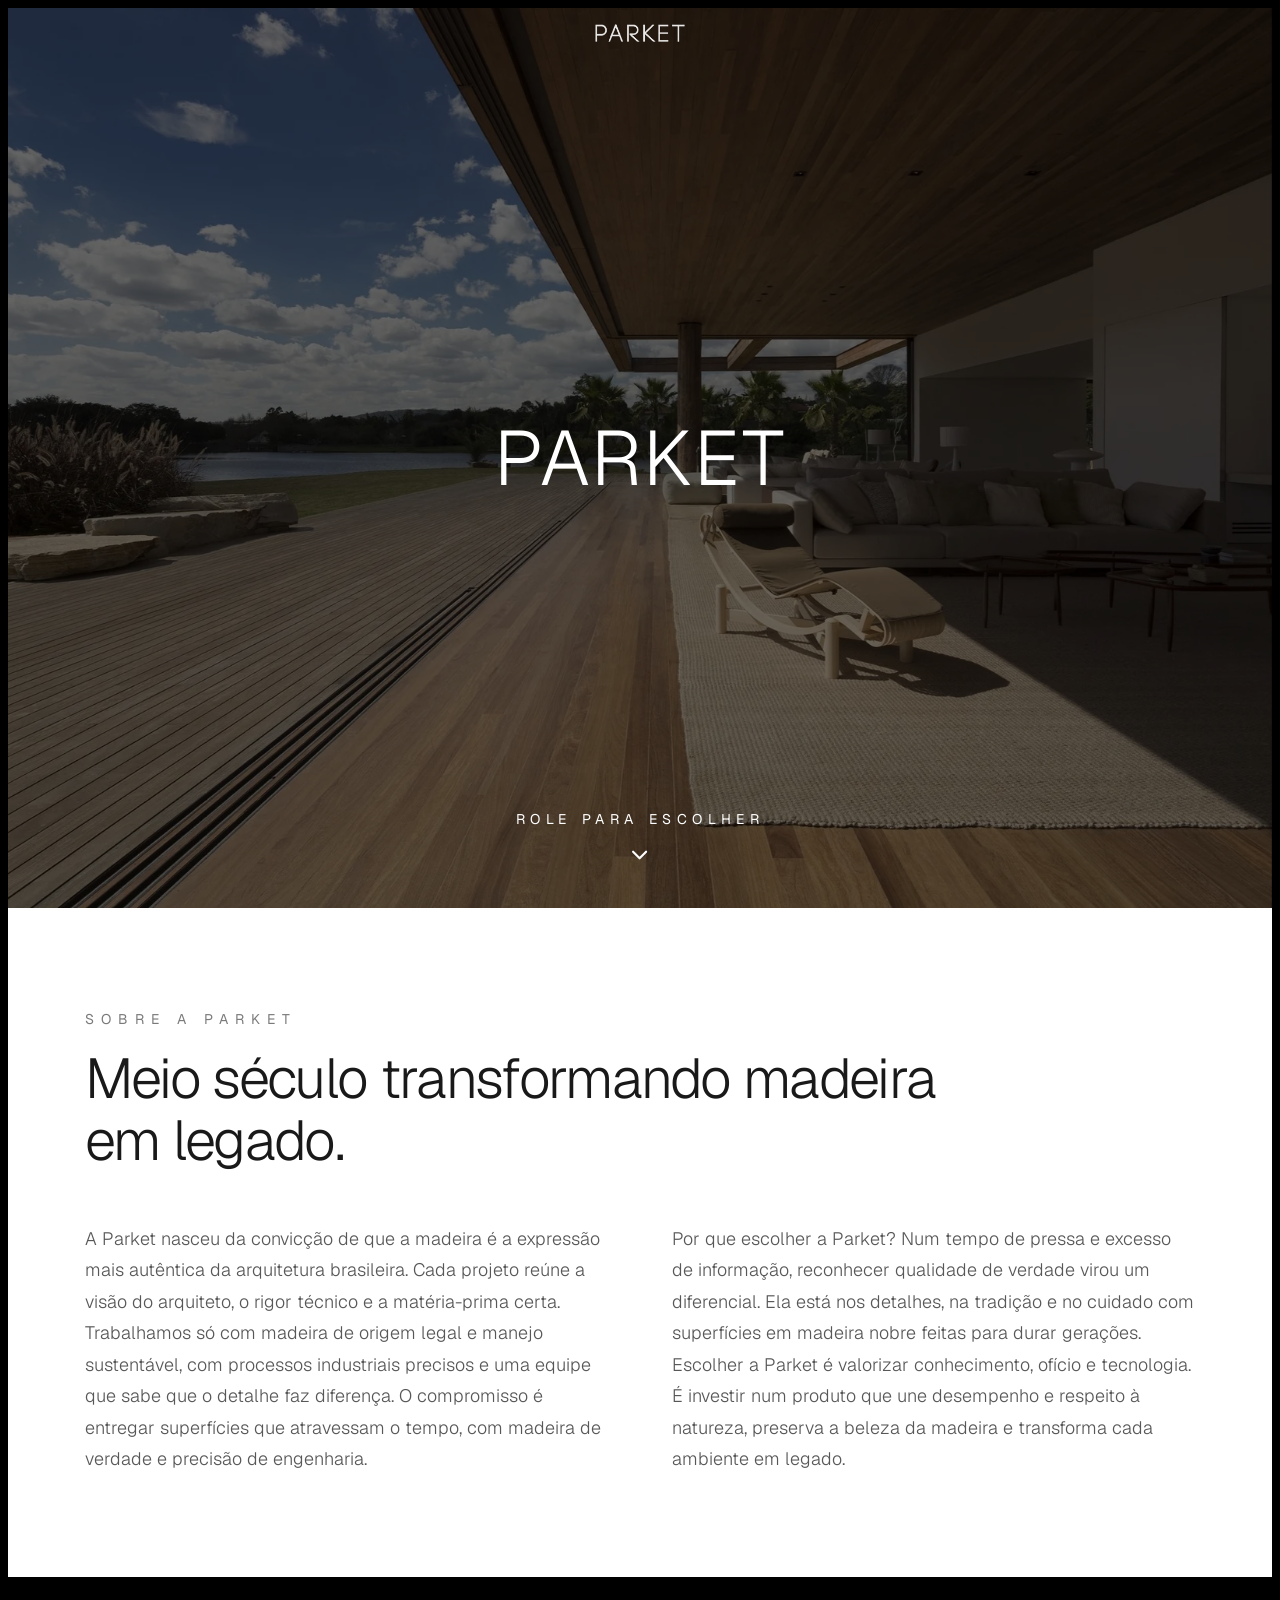
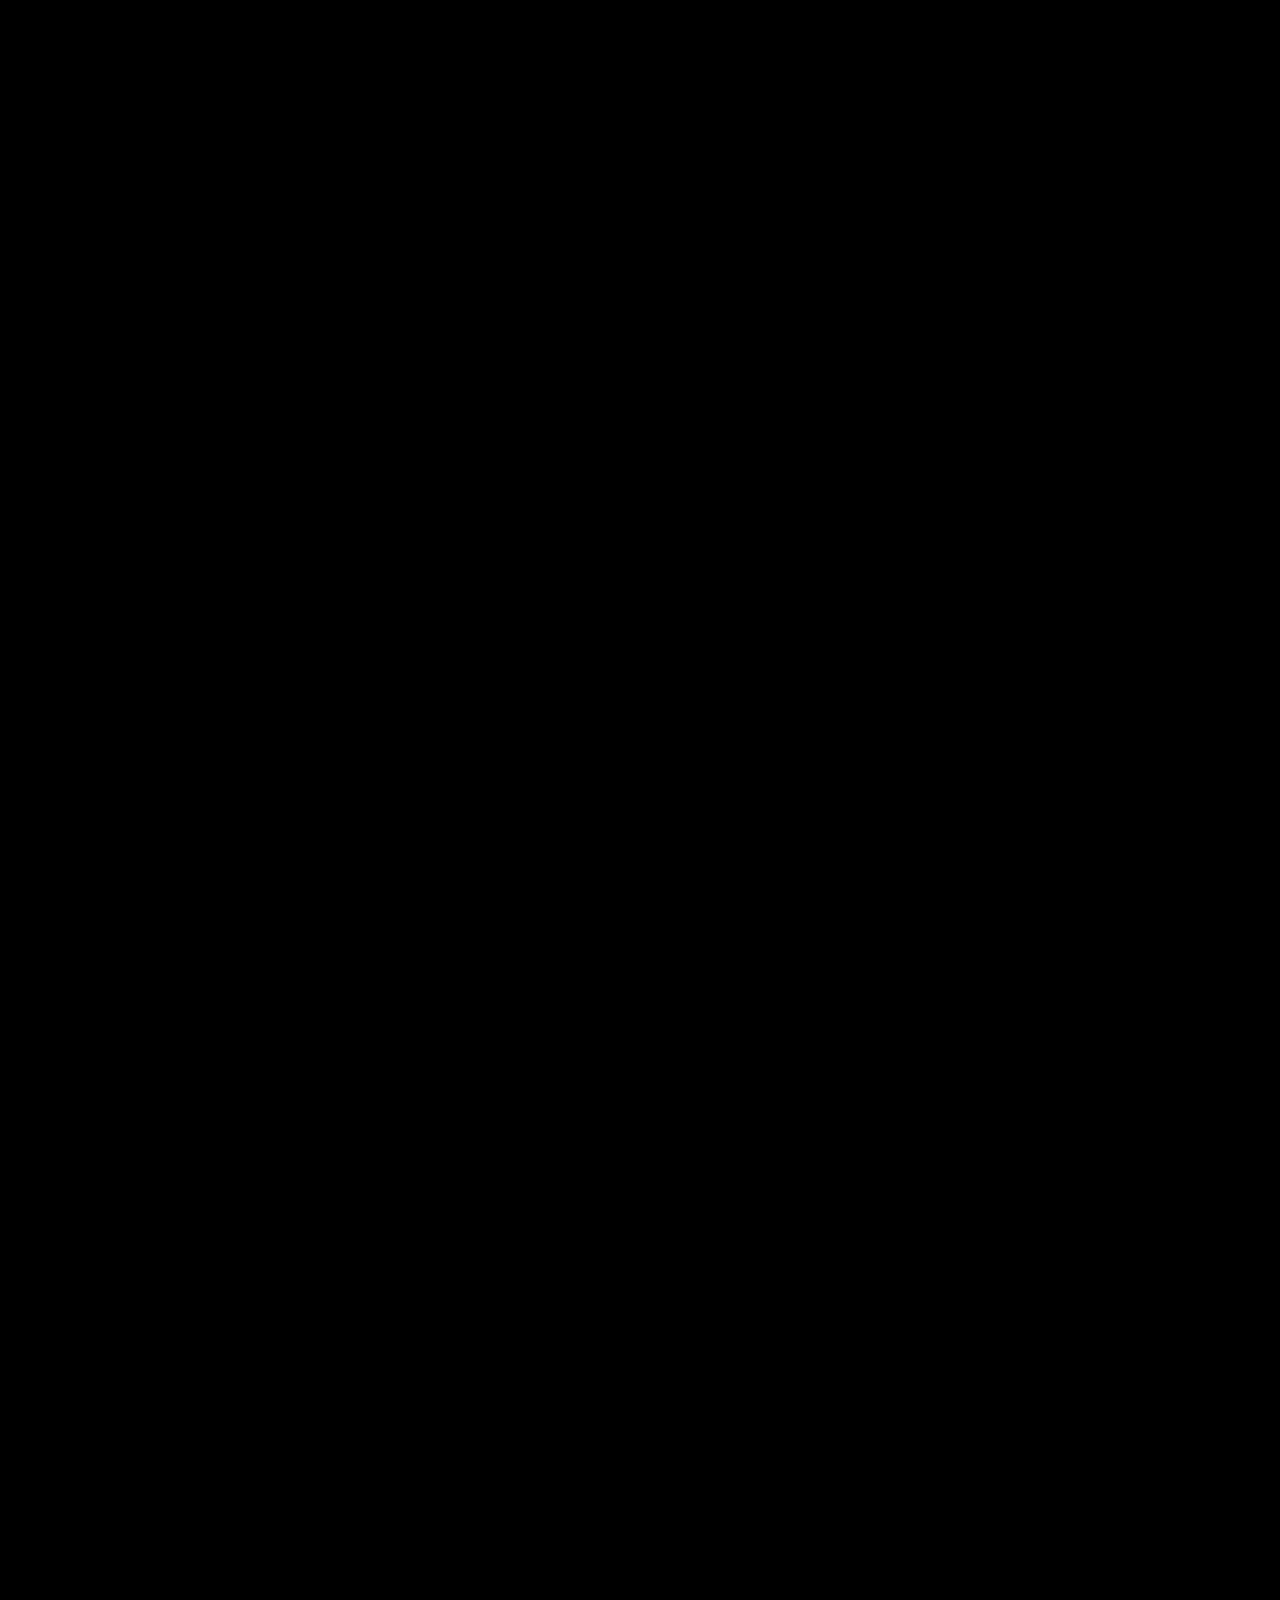
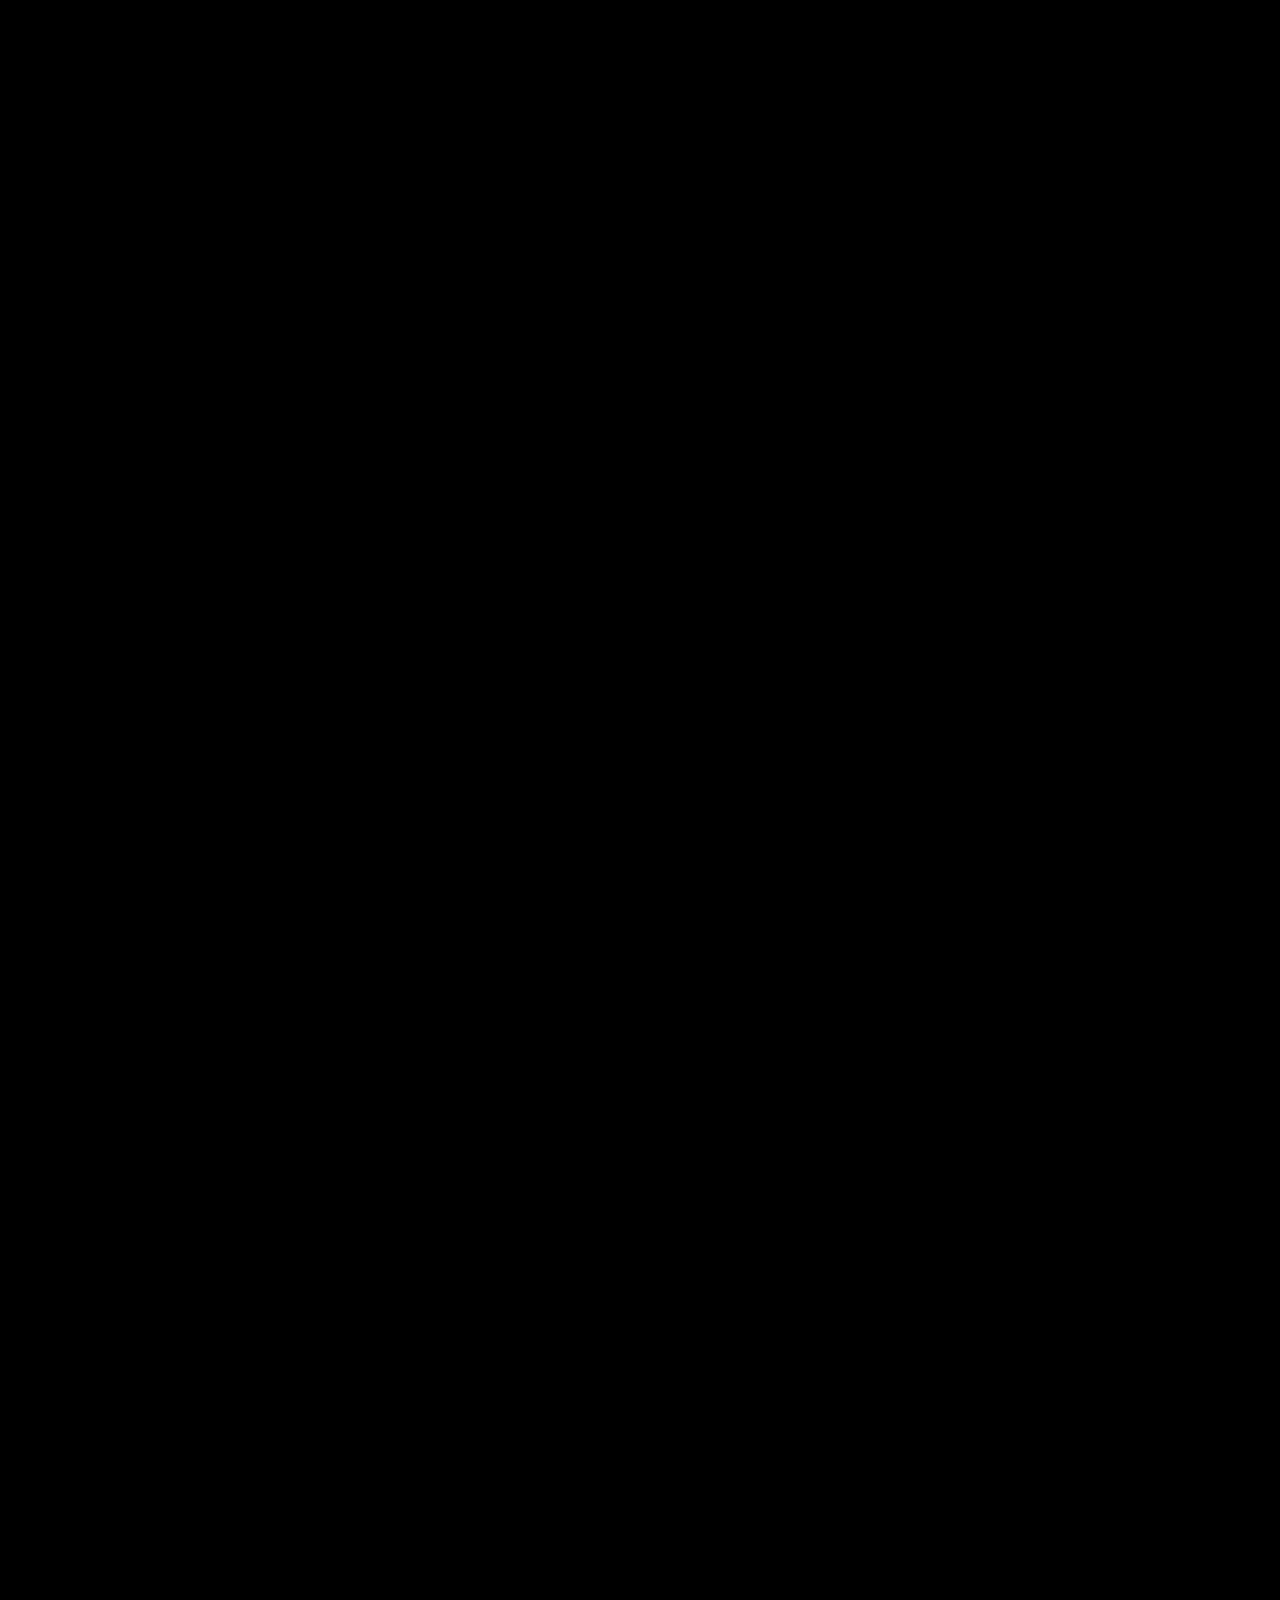
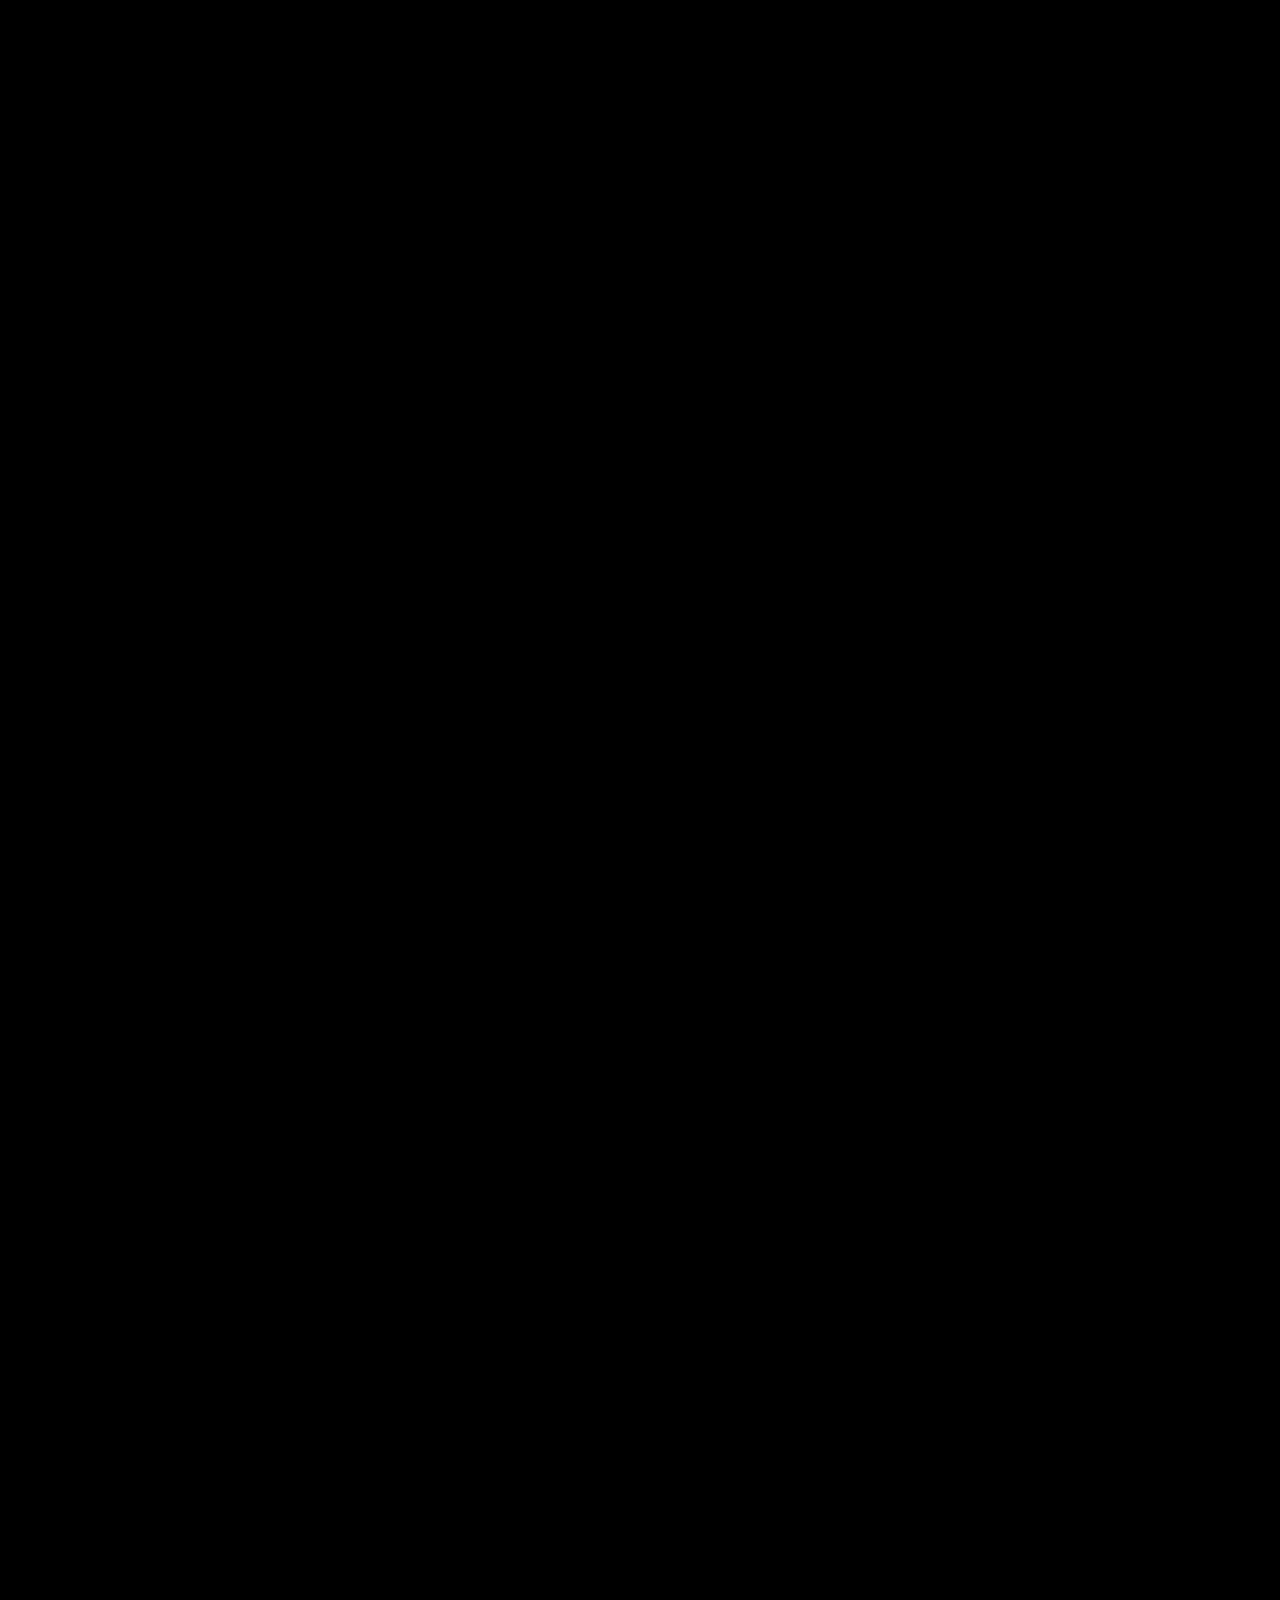
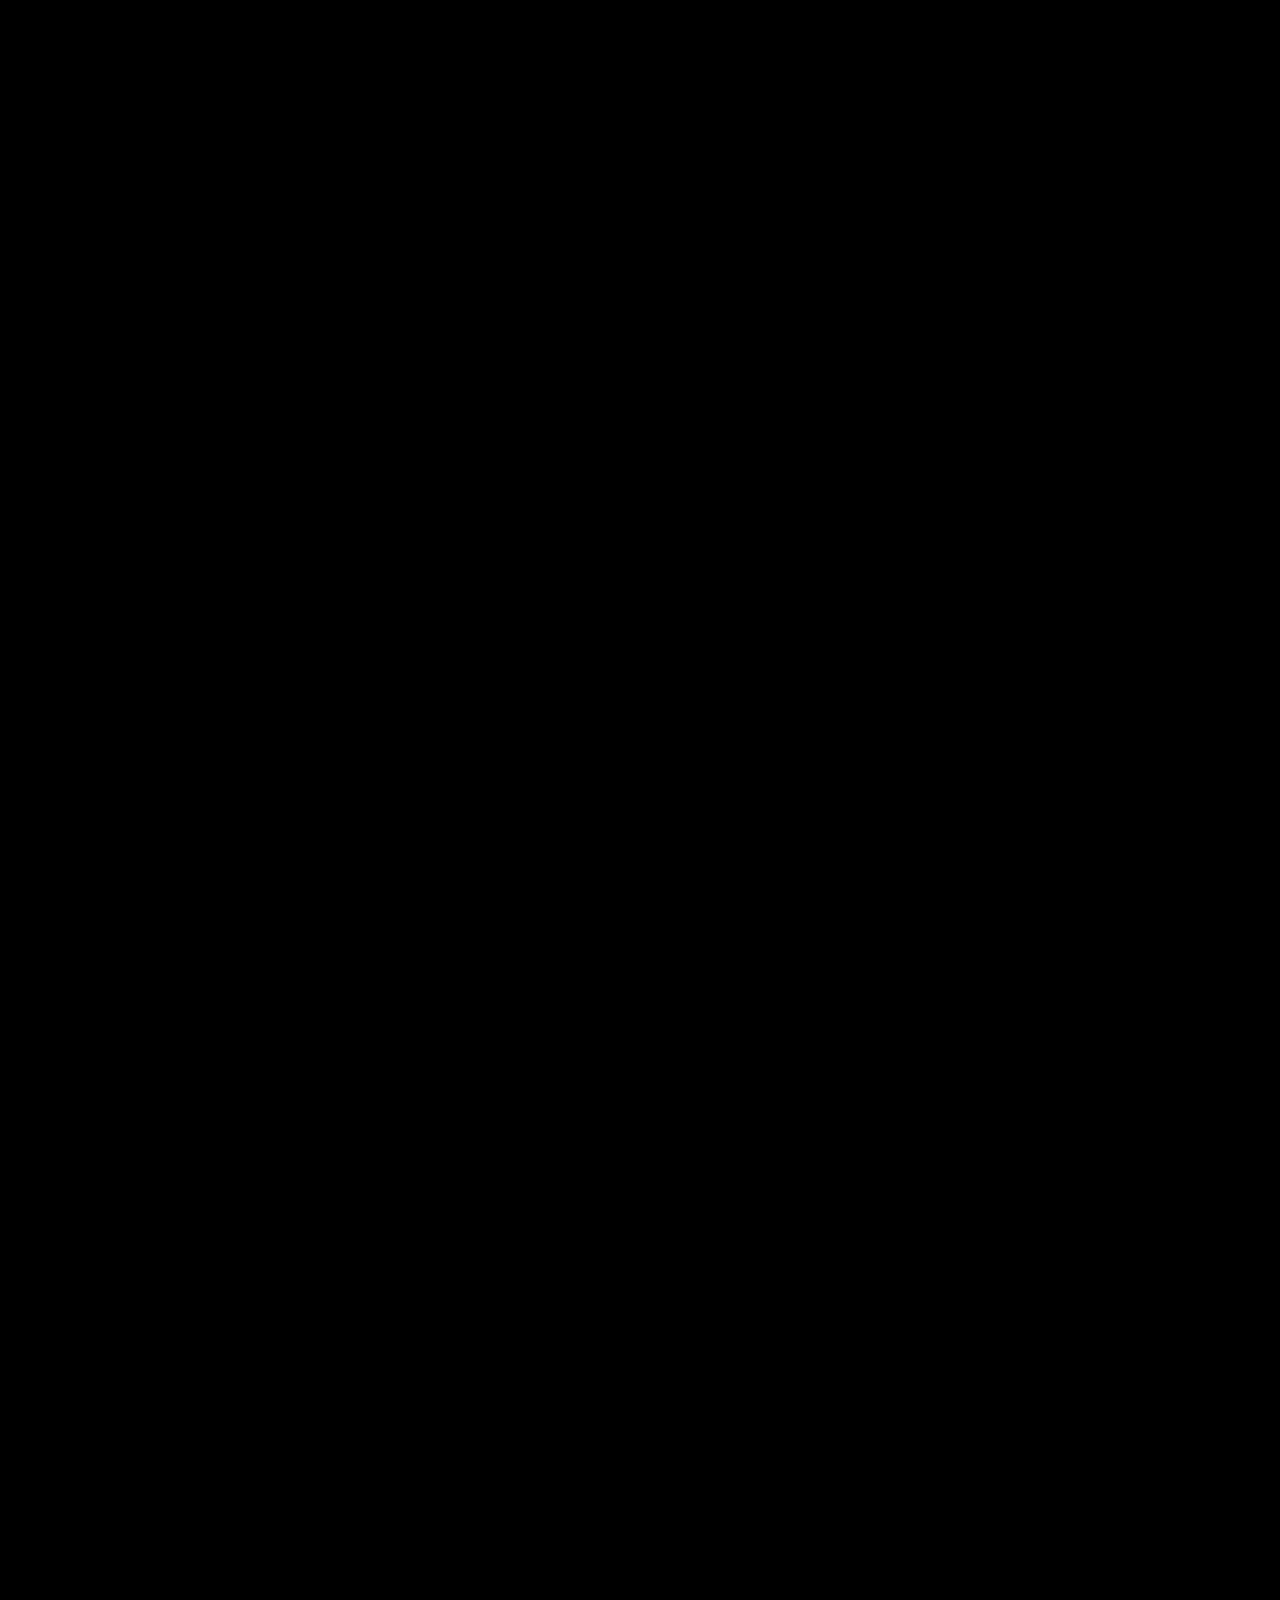
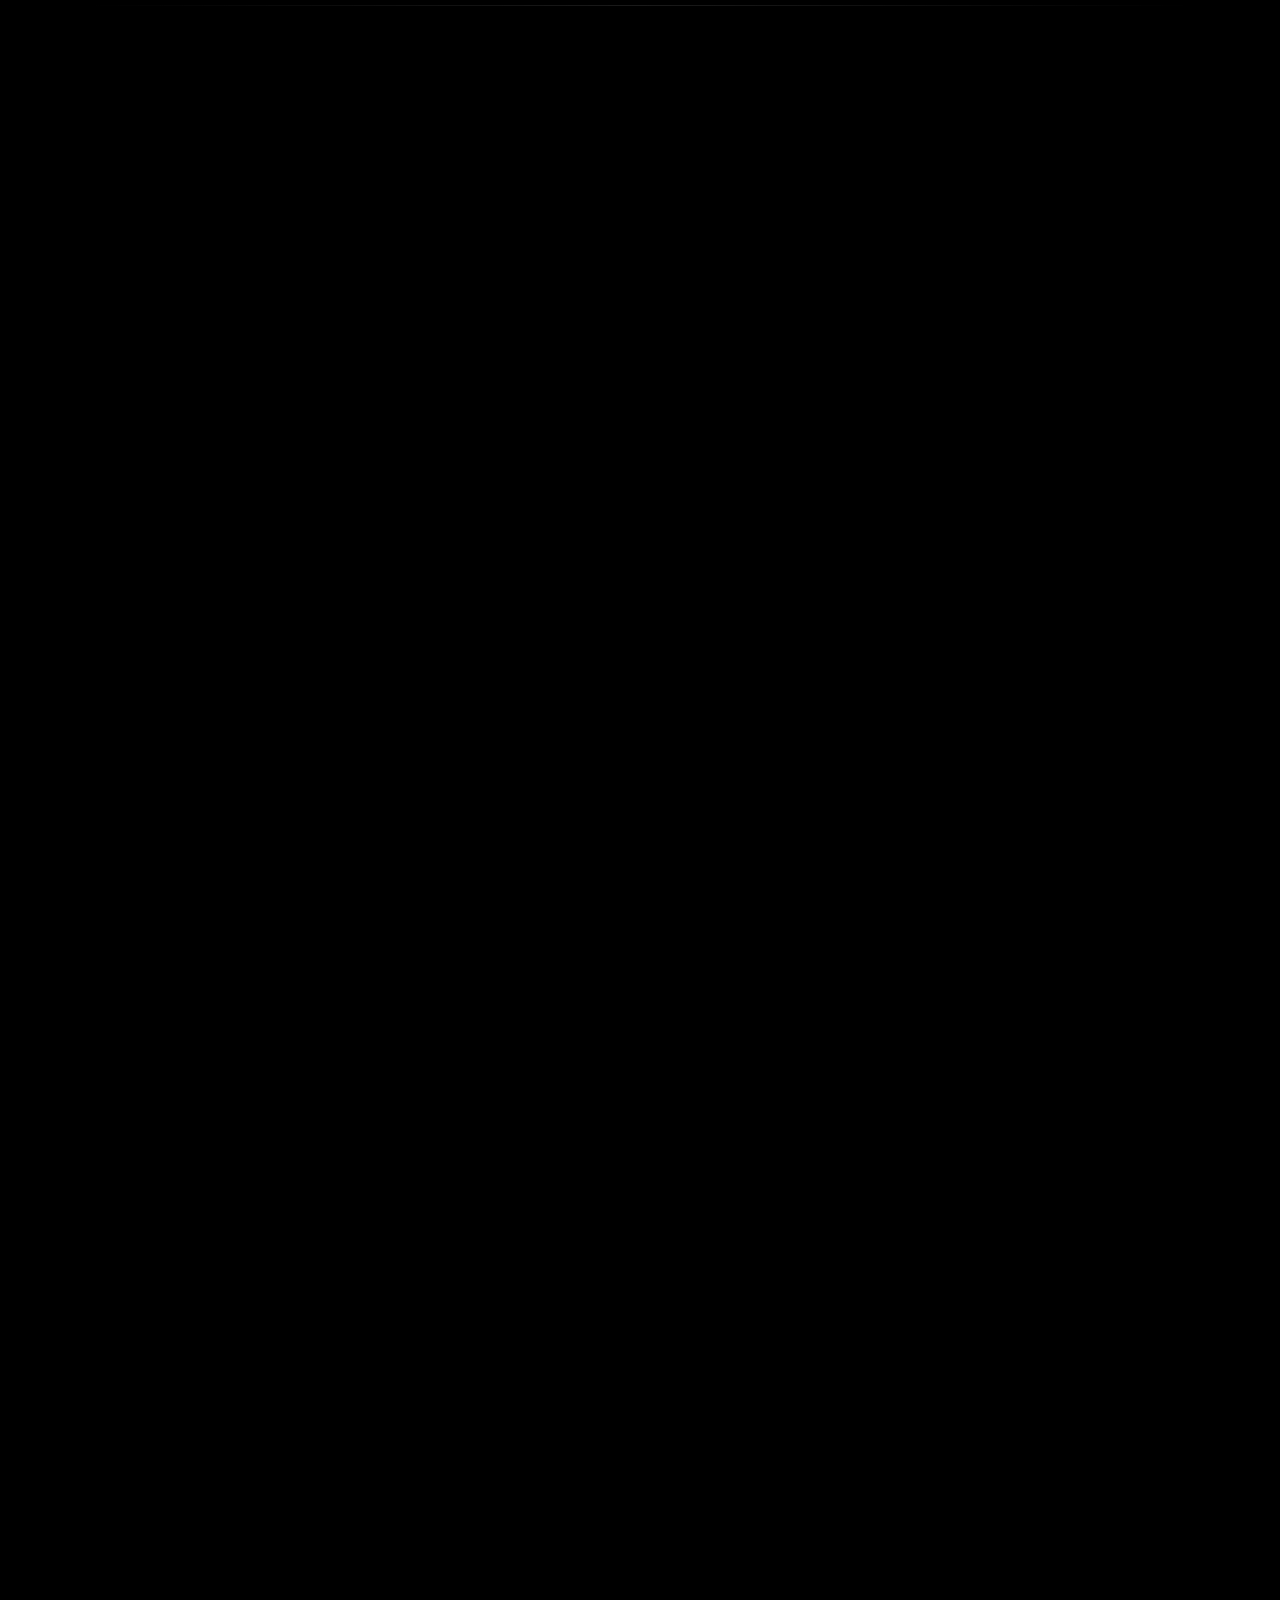
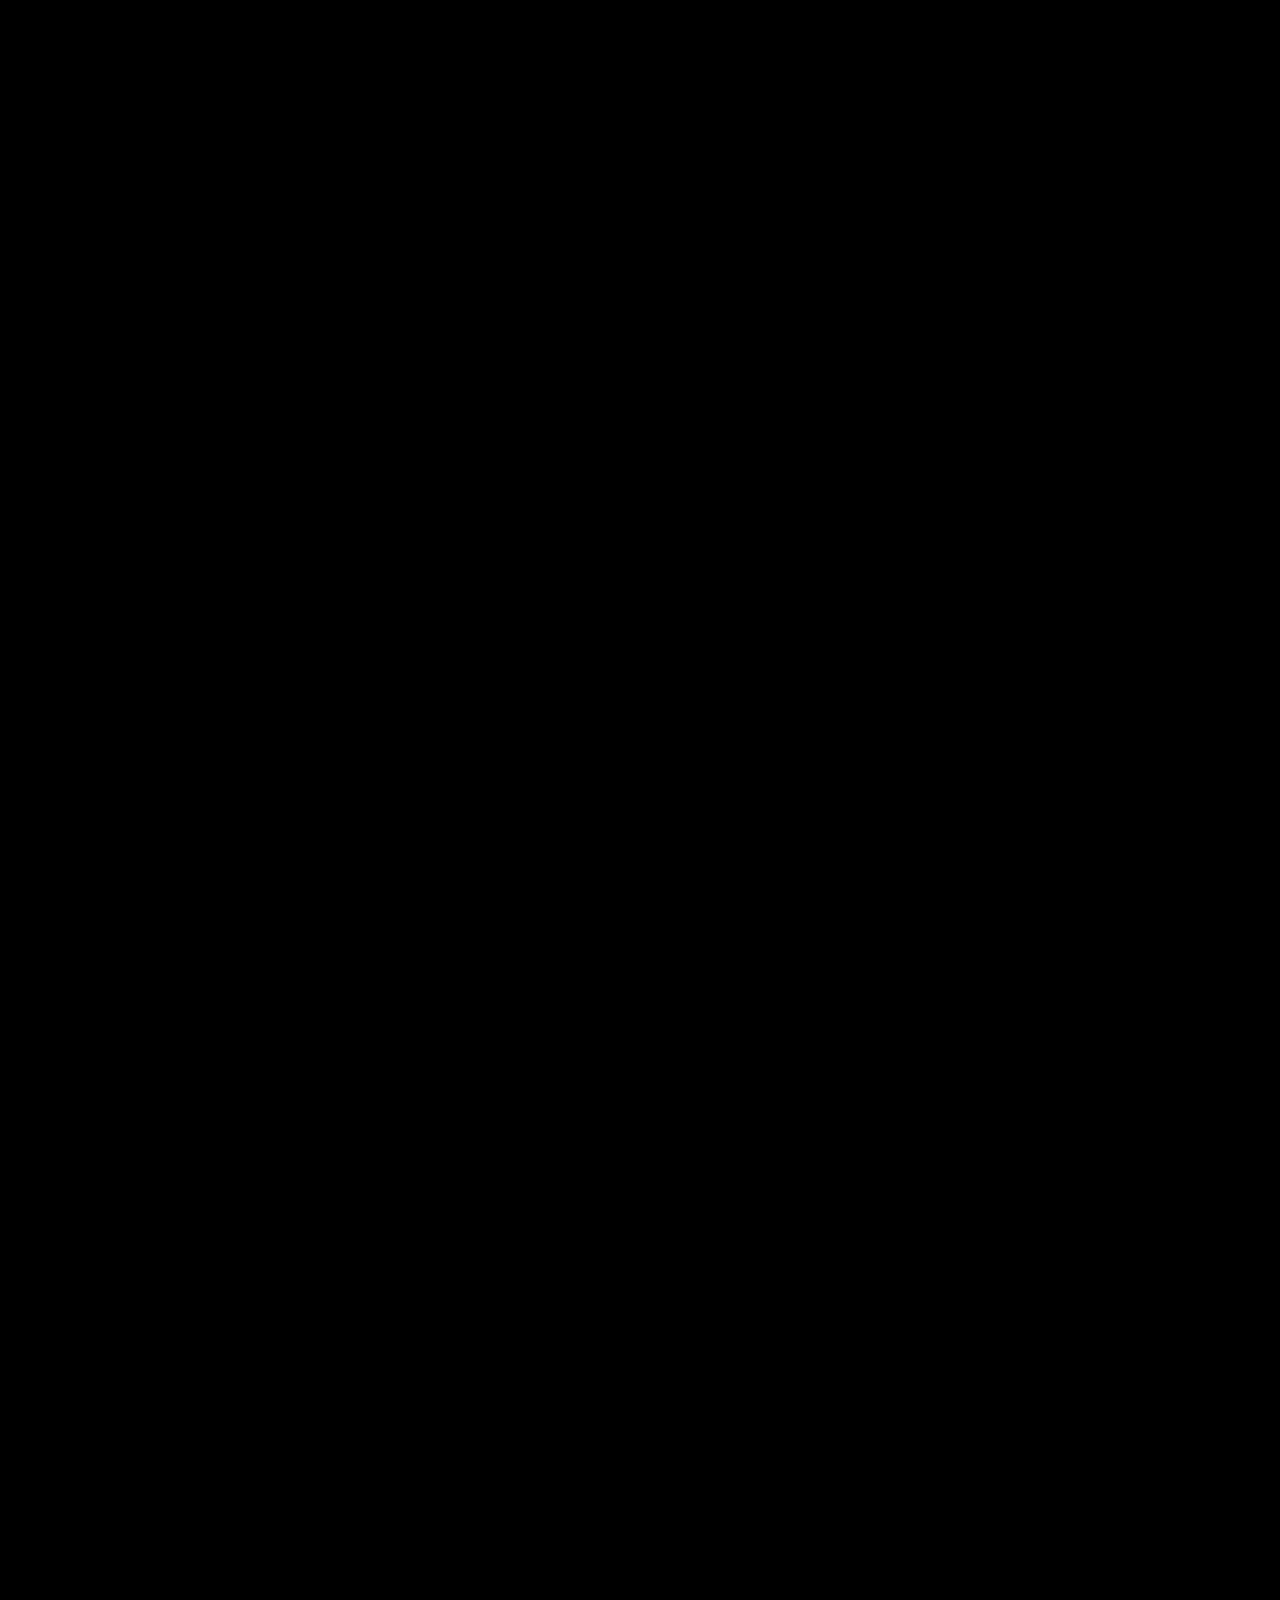
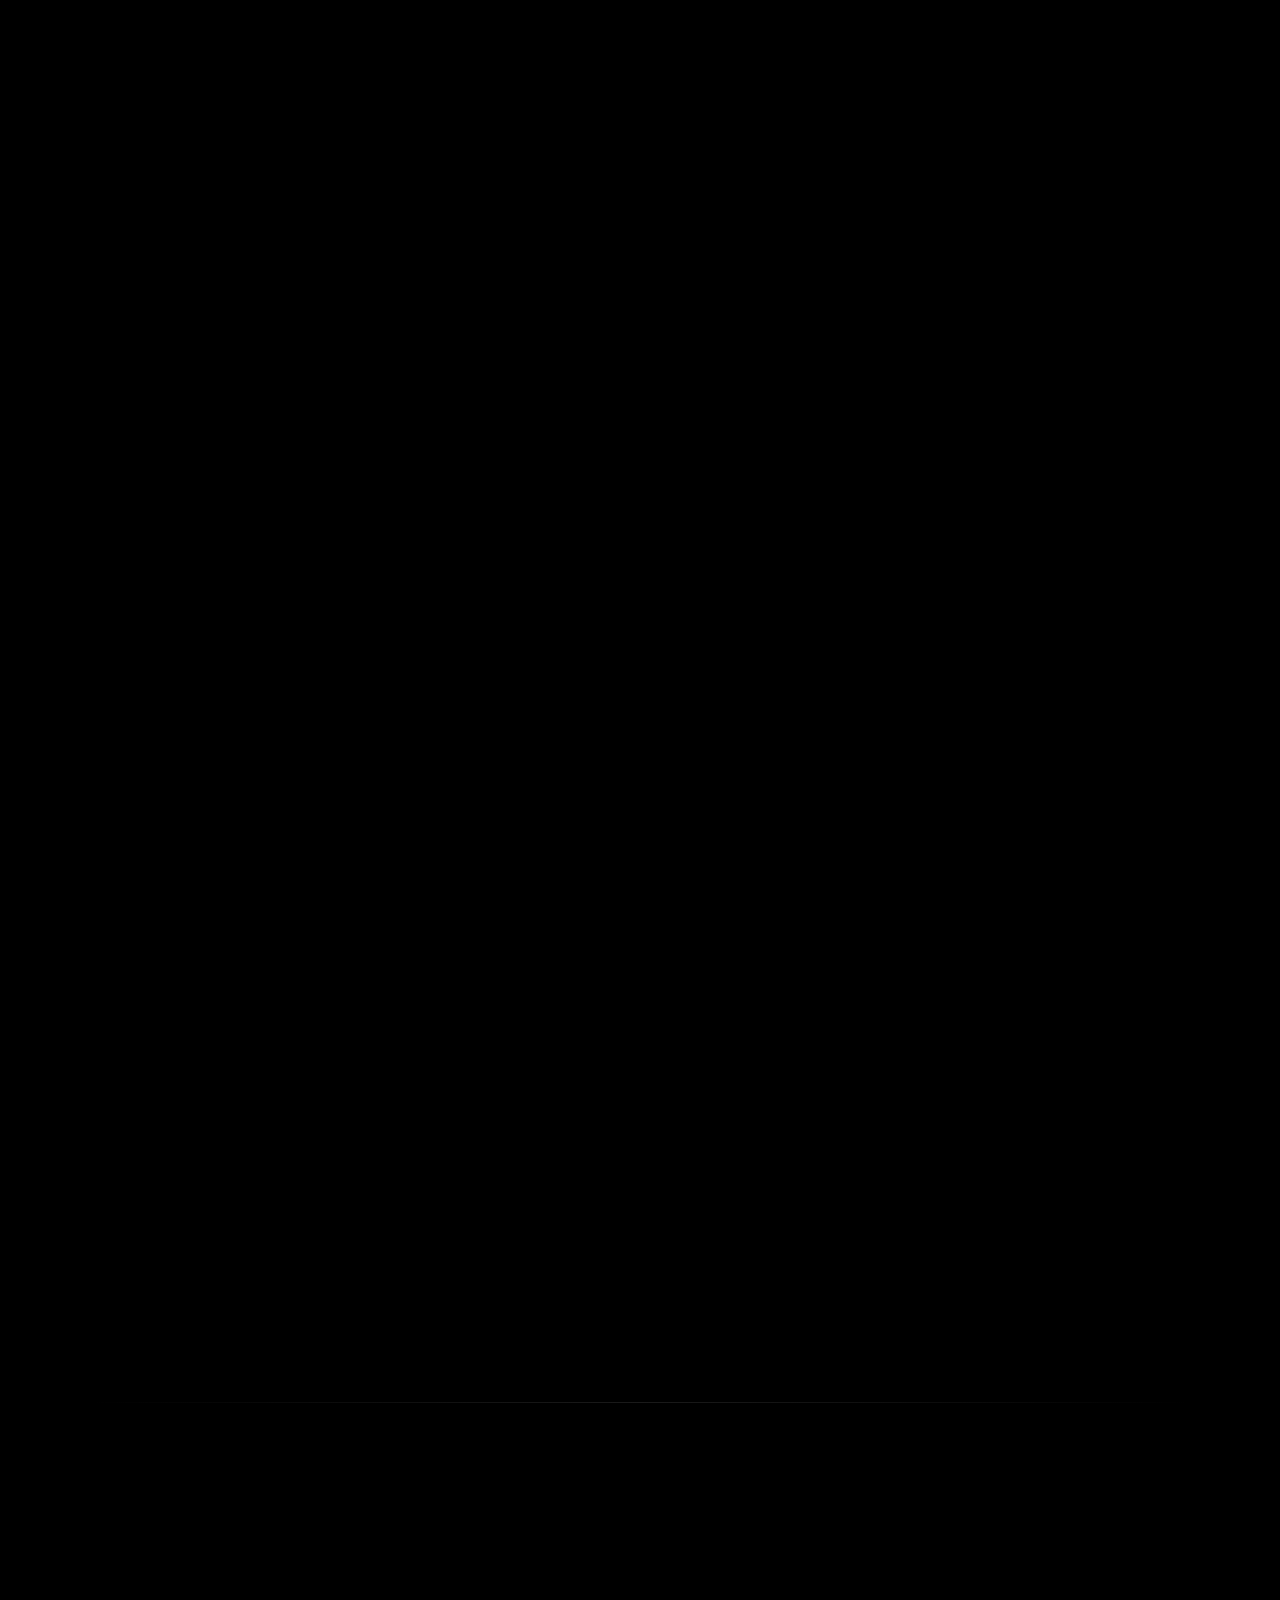
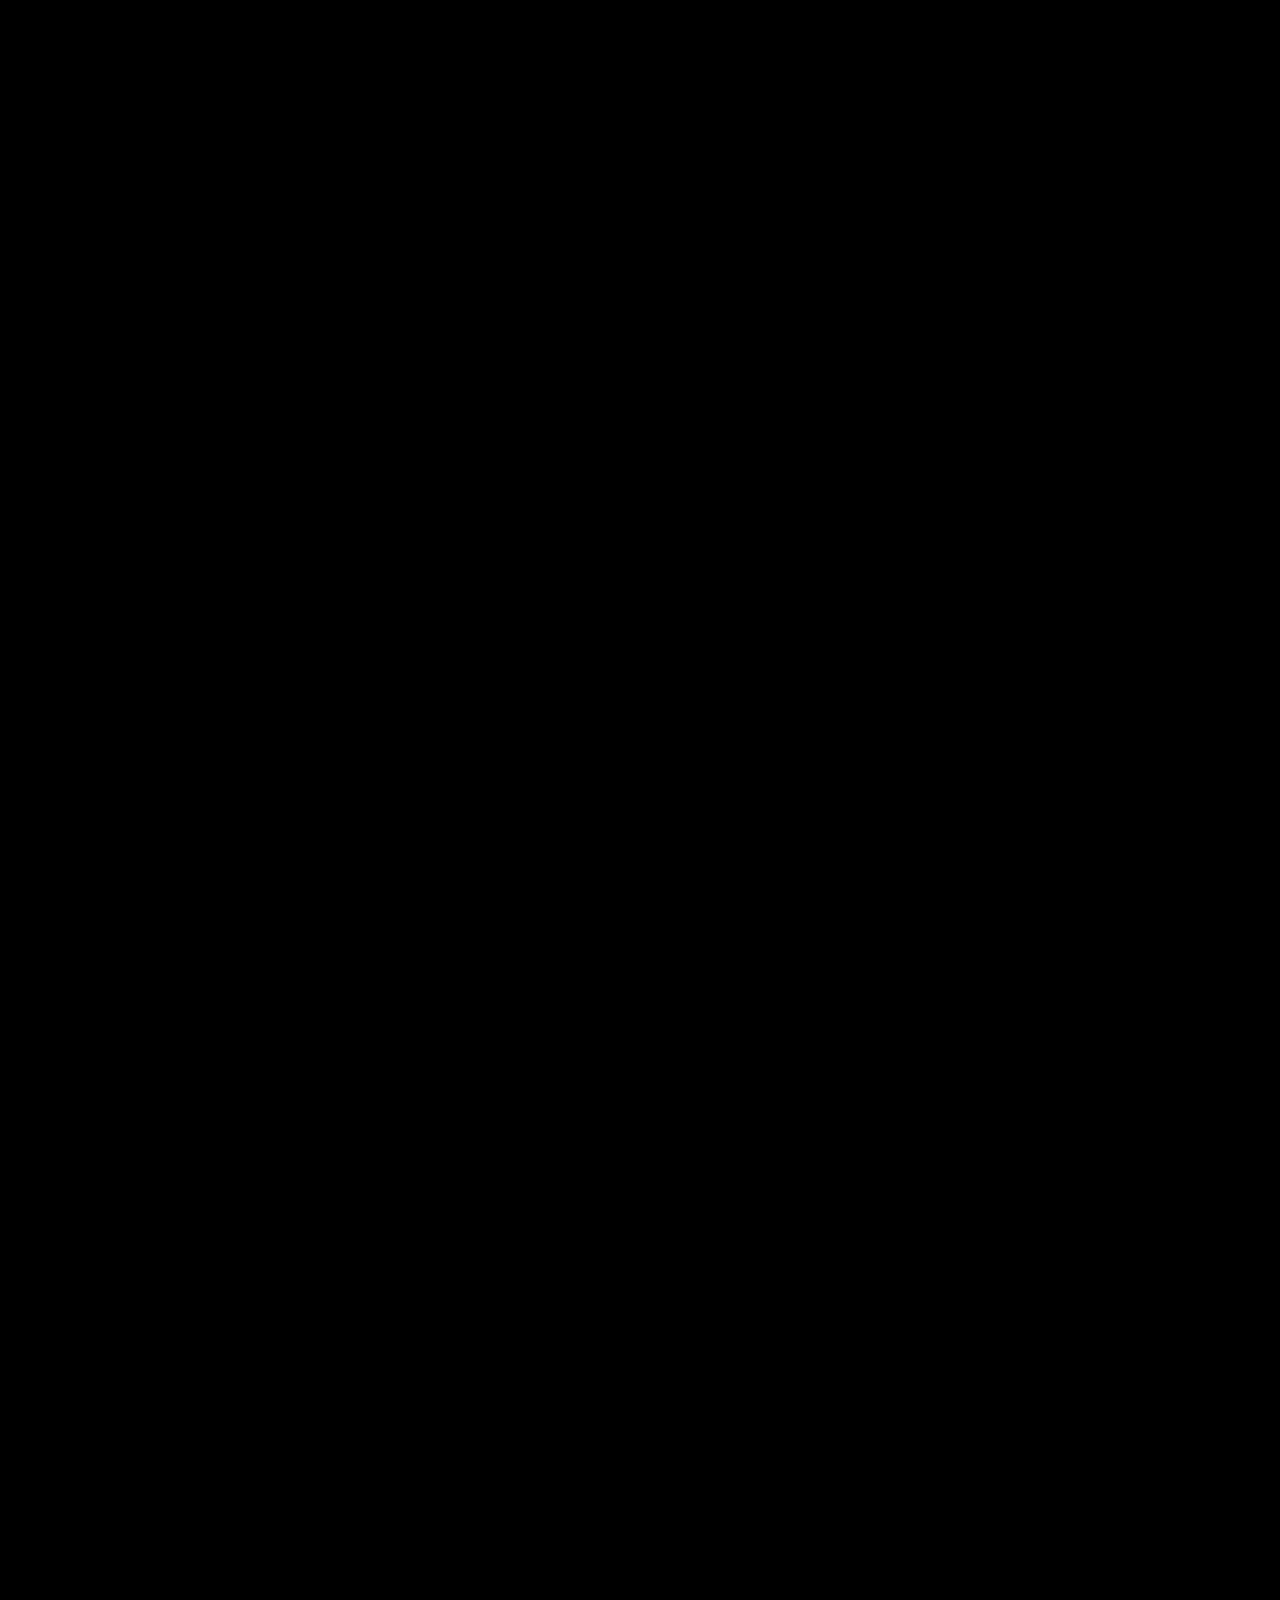
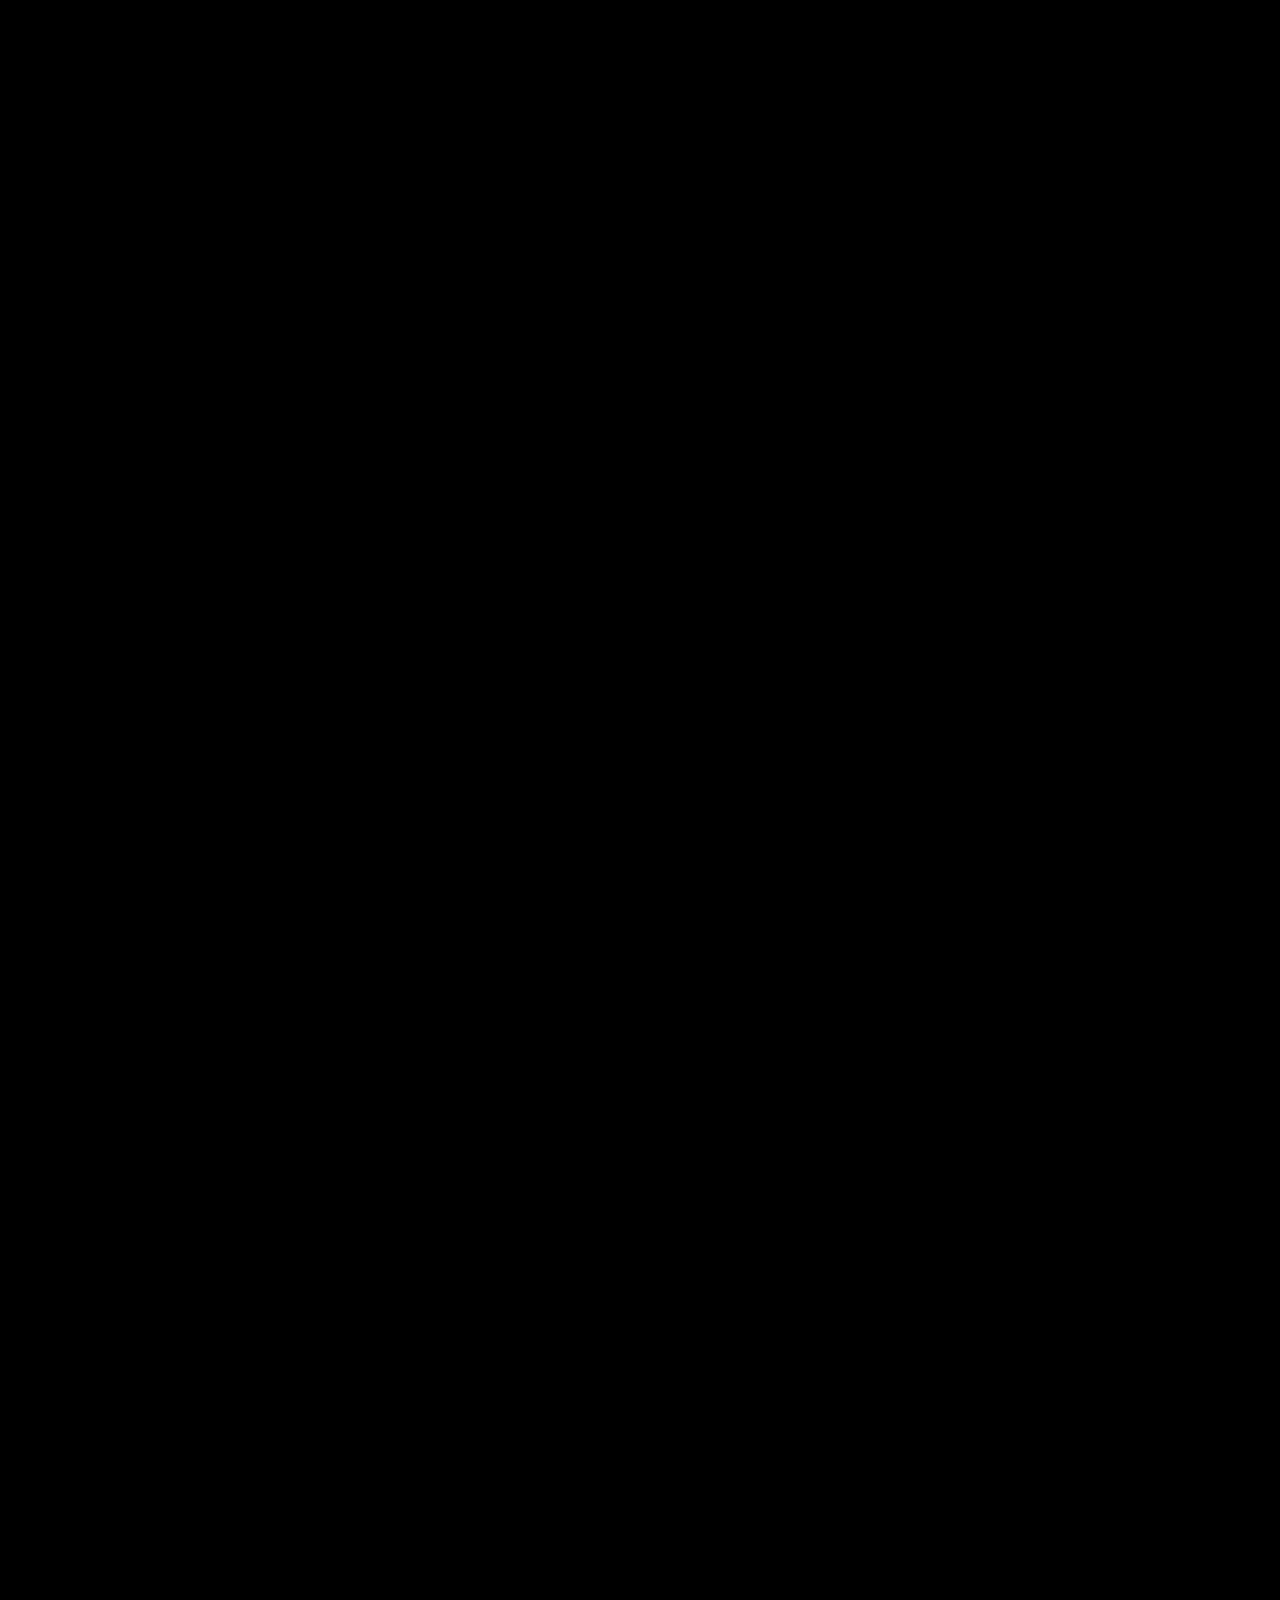
==== commit 19b28821: "Deck da piscina: reconvertido com mais qualidade e em dupla com a sala da lareira O original tem só " ====
--- a/index.html
+++ b/index.html
@@ -278,7 +278,7 @@
   </div>
 
   <script defer src="index.js?v=20"></script>
-  <script defer src="catalogo.js?v=61"></script>
+  <script defer src="catalogo.js?v=63"></script>
 </body>
 
 </html>
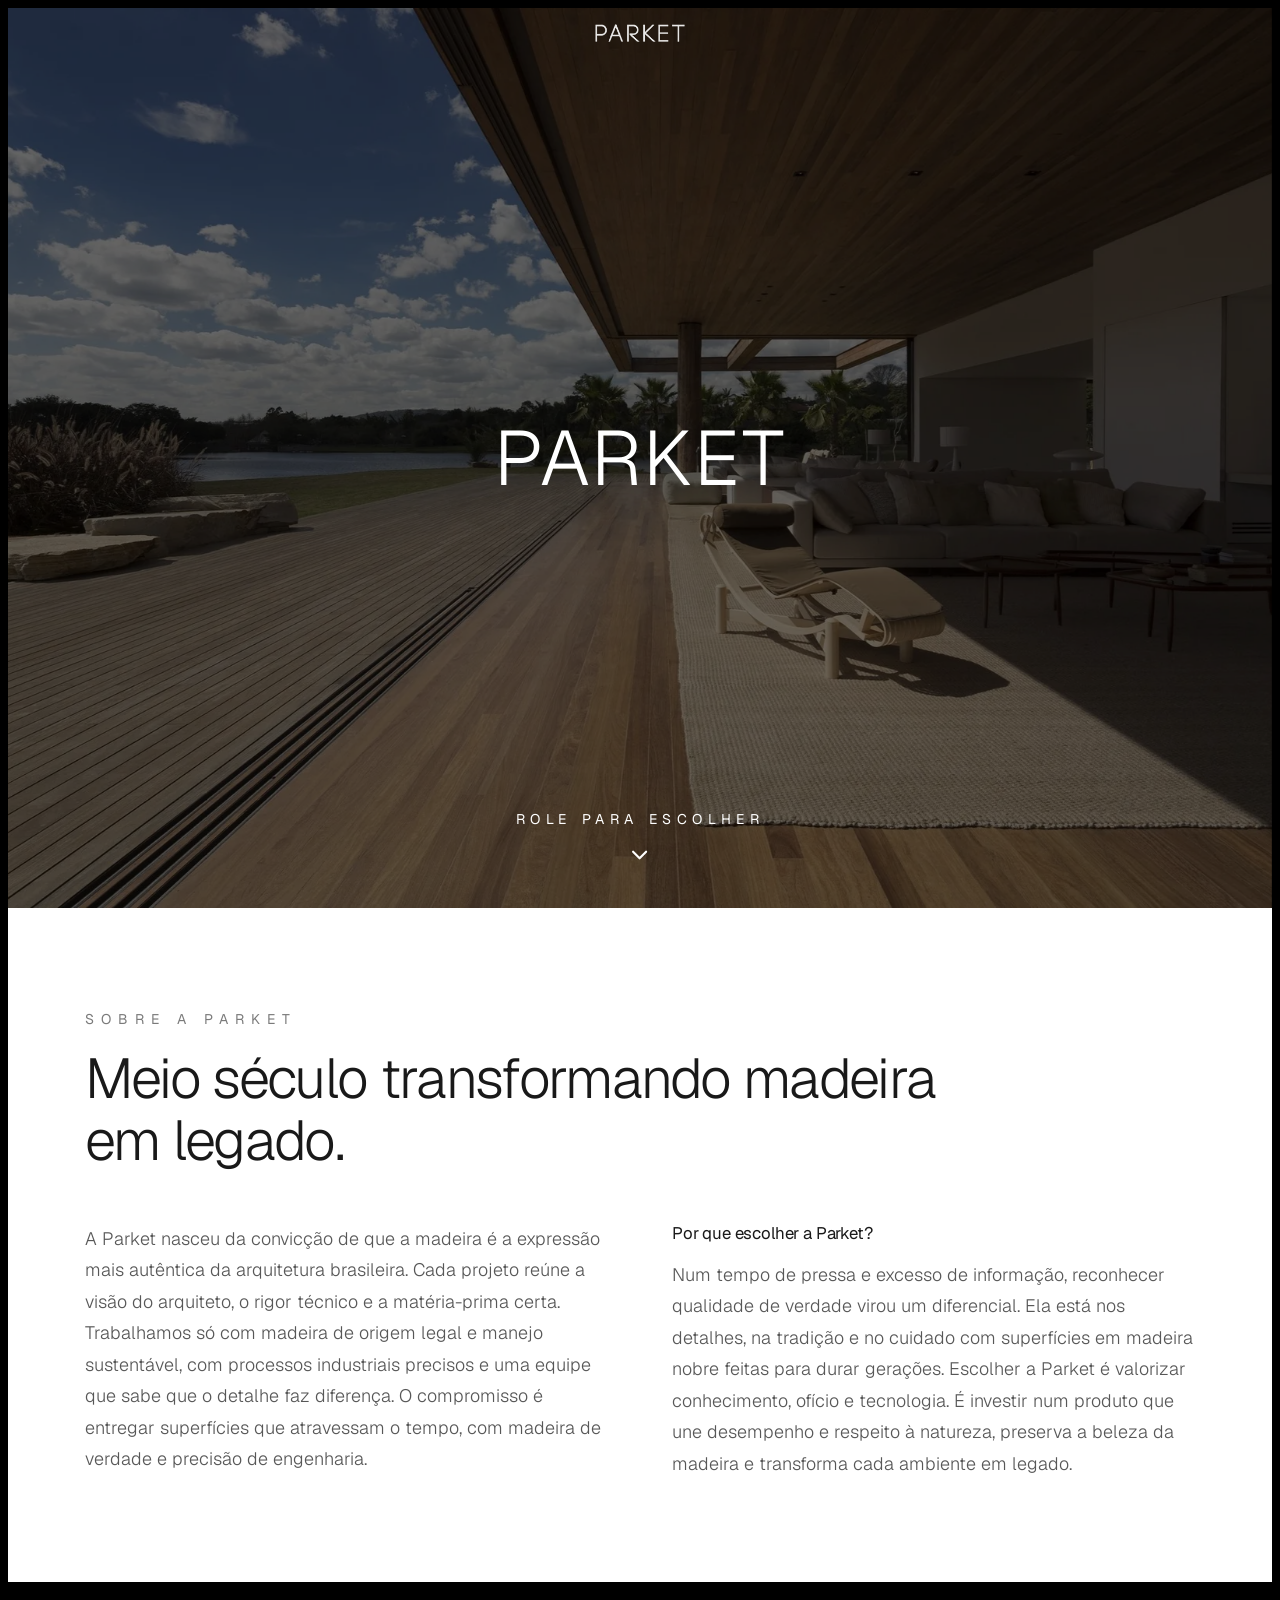
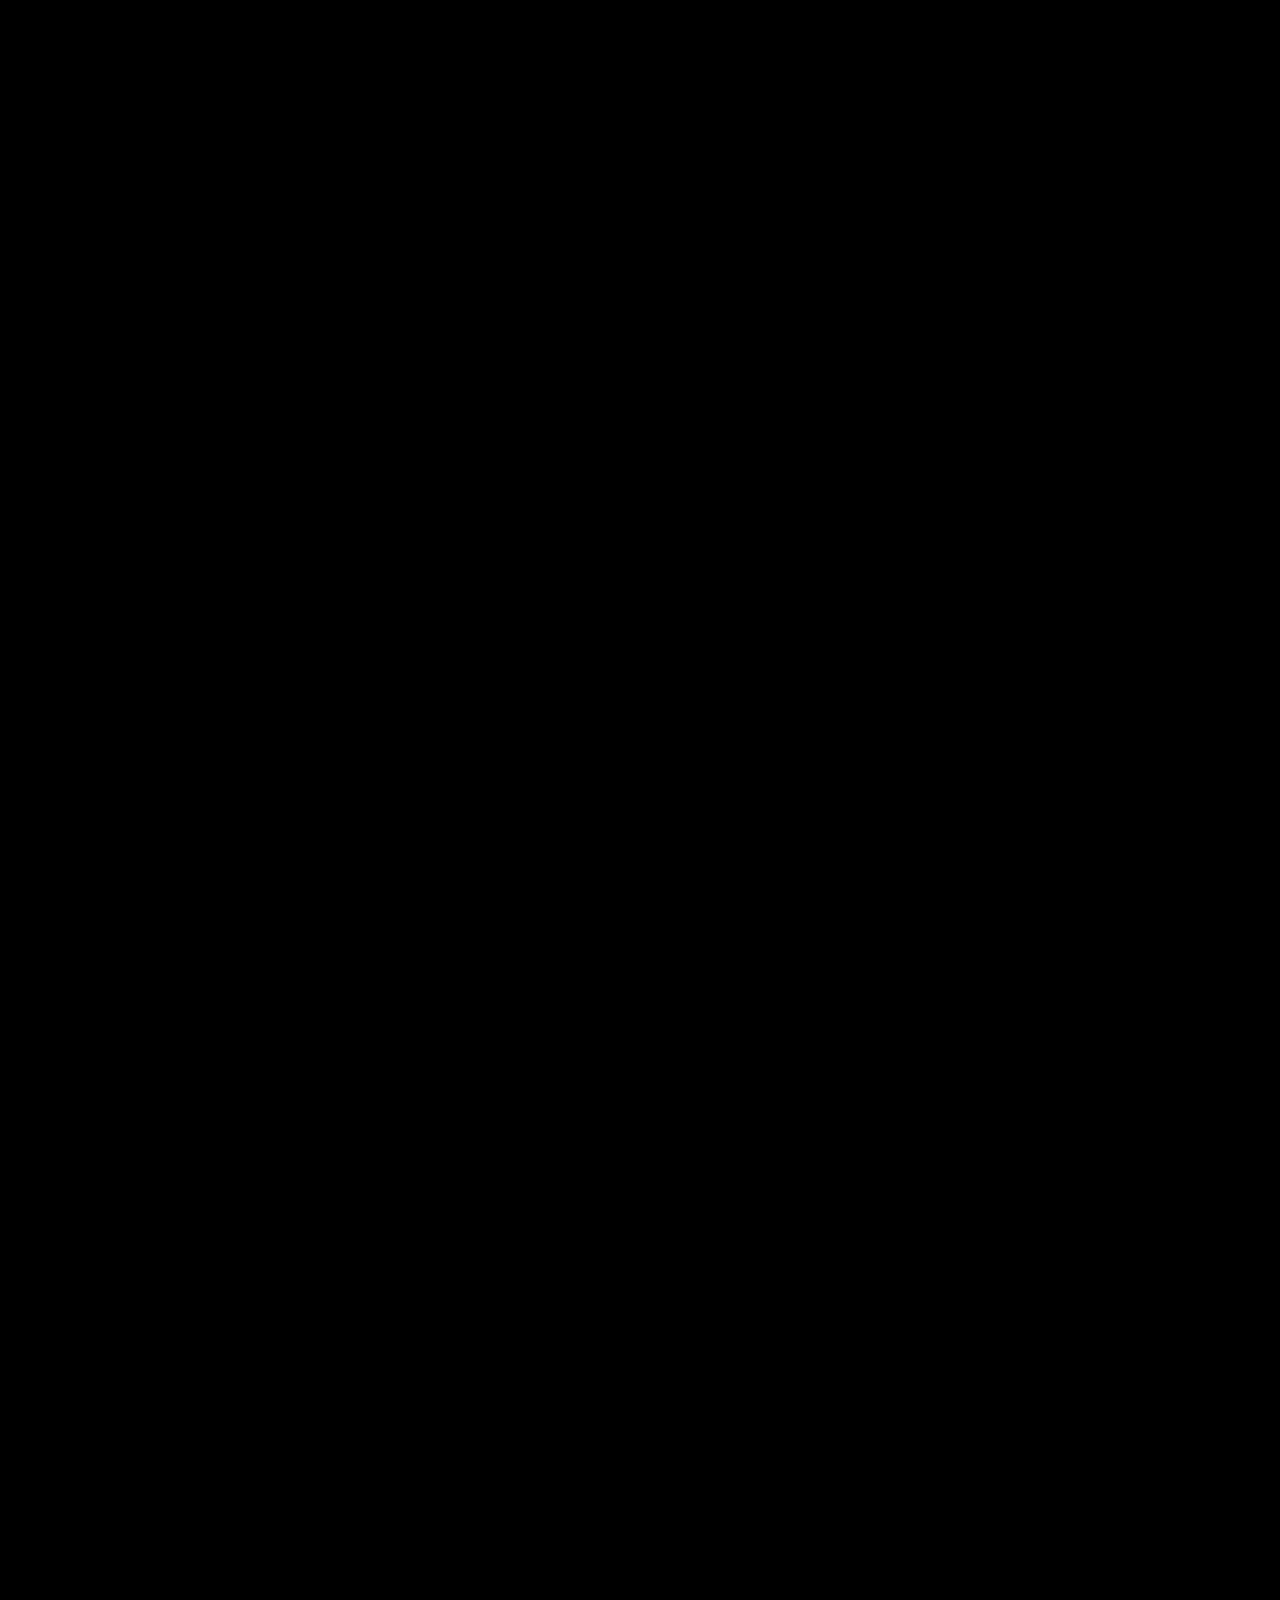
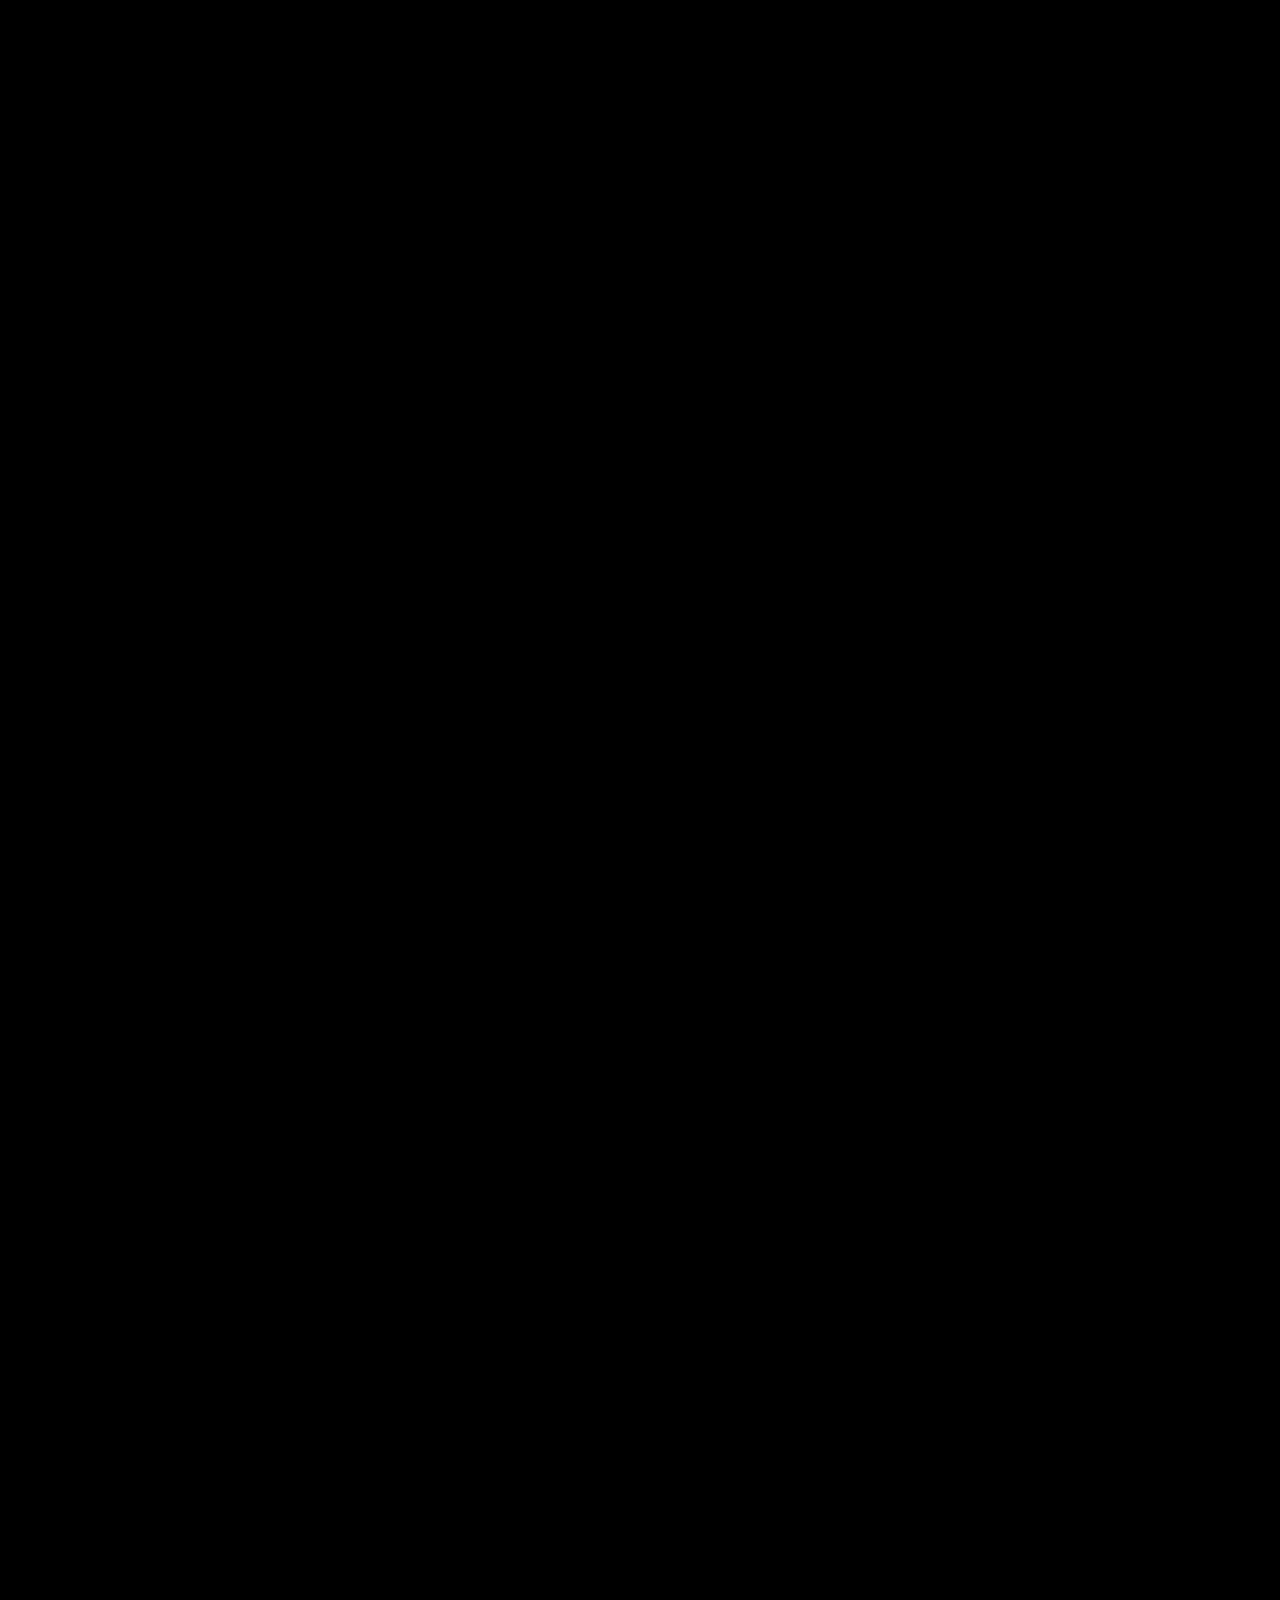
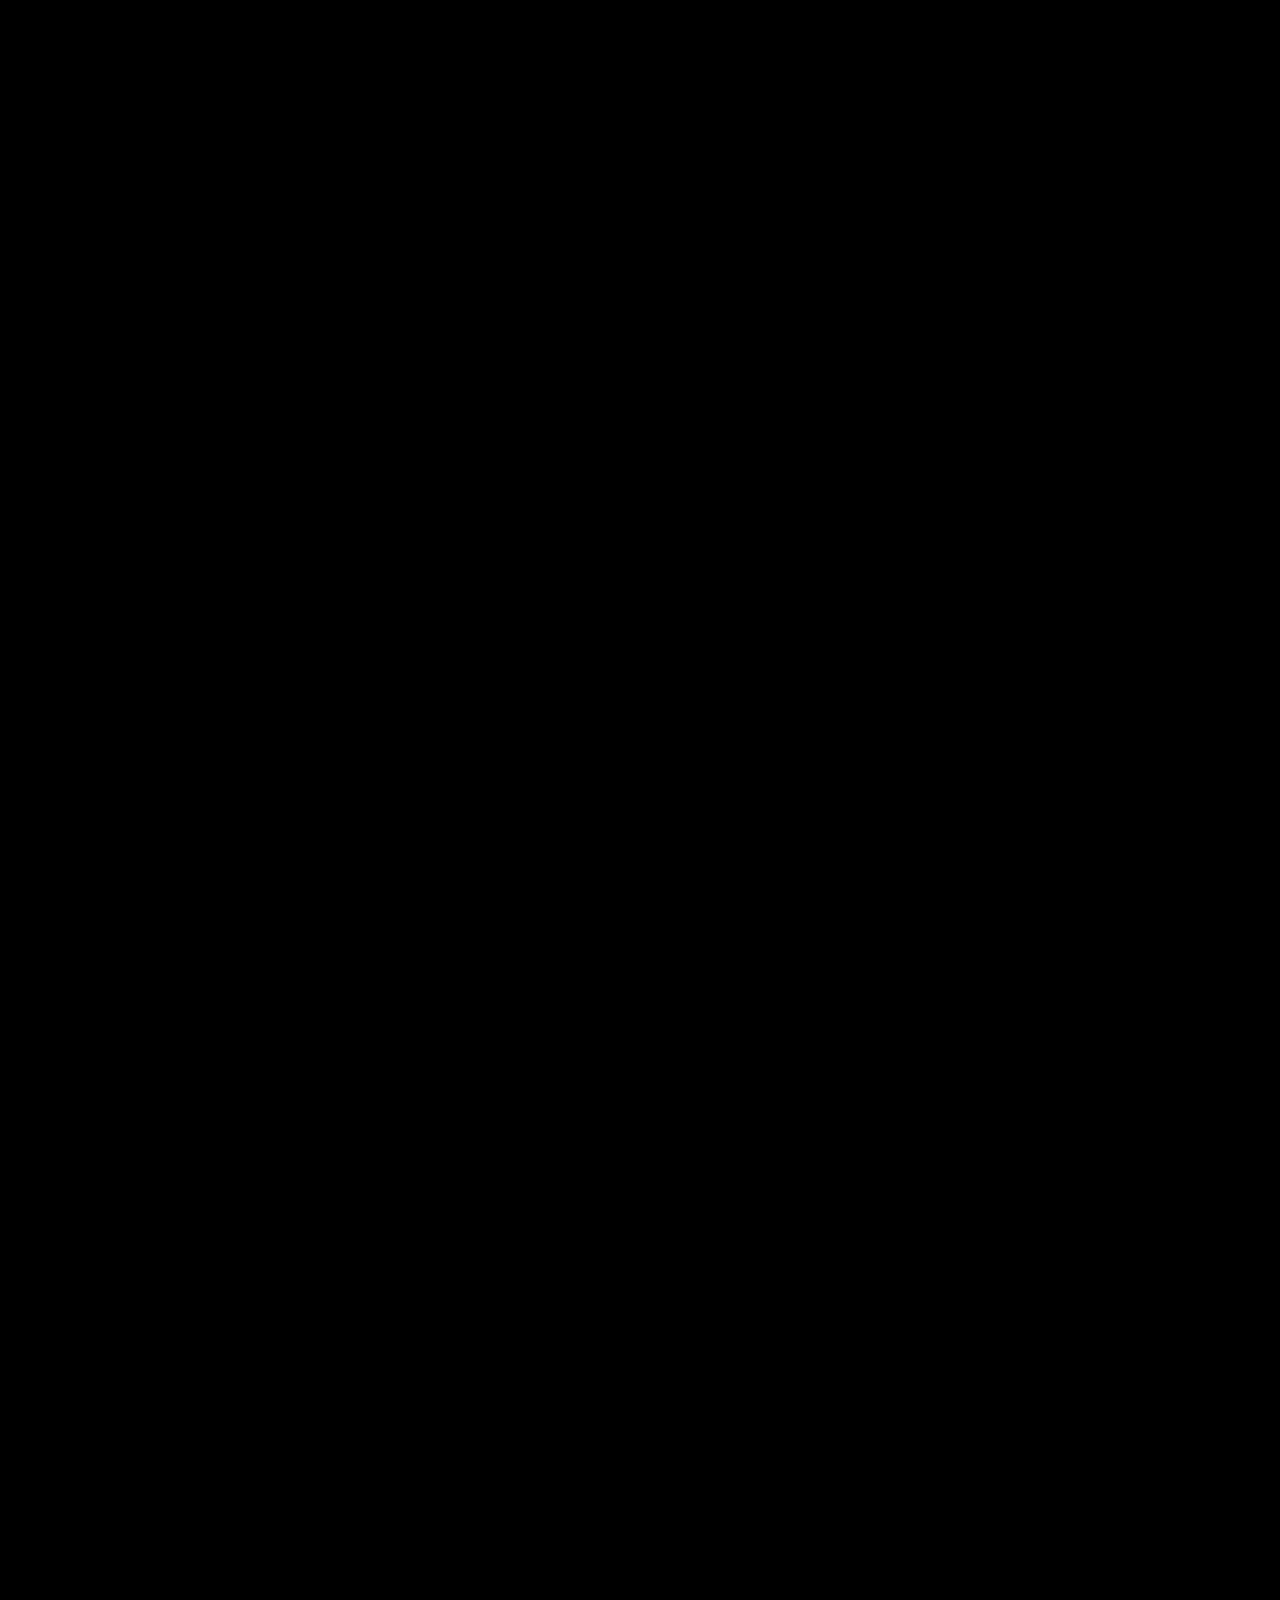
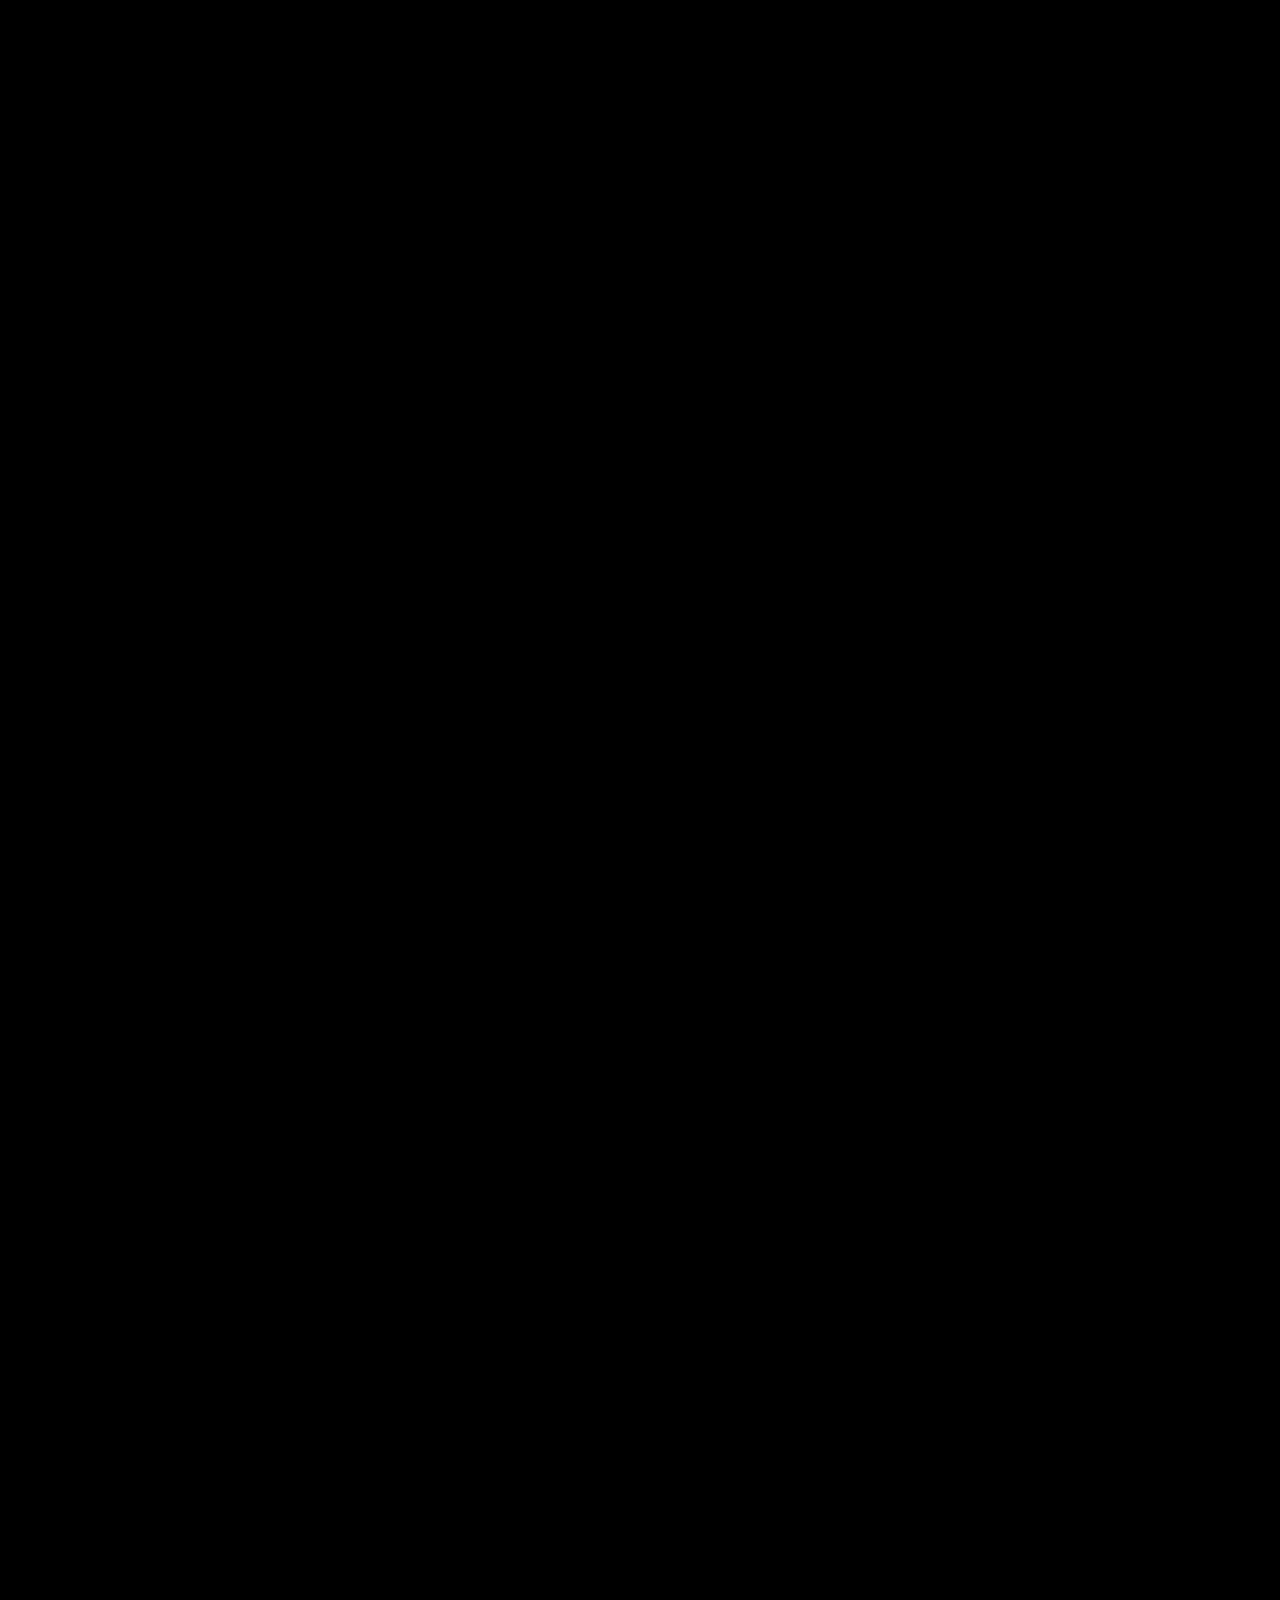
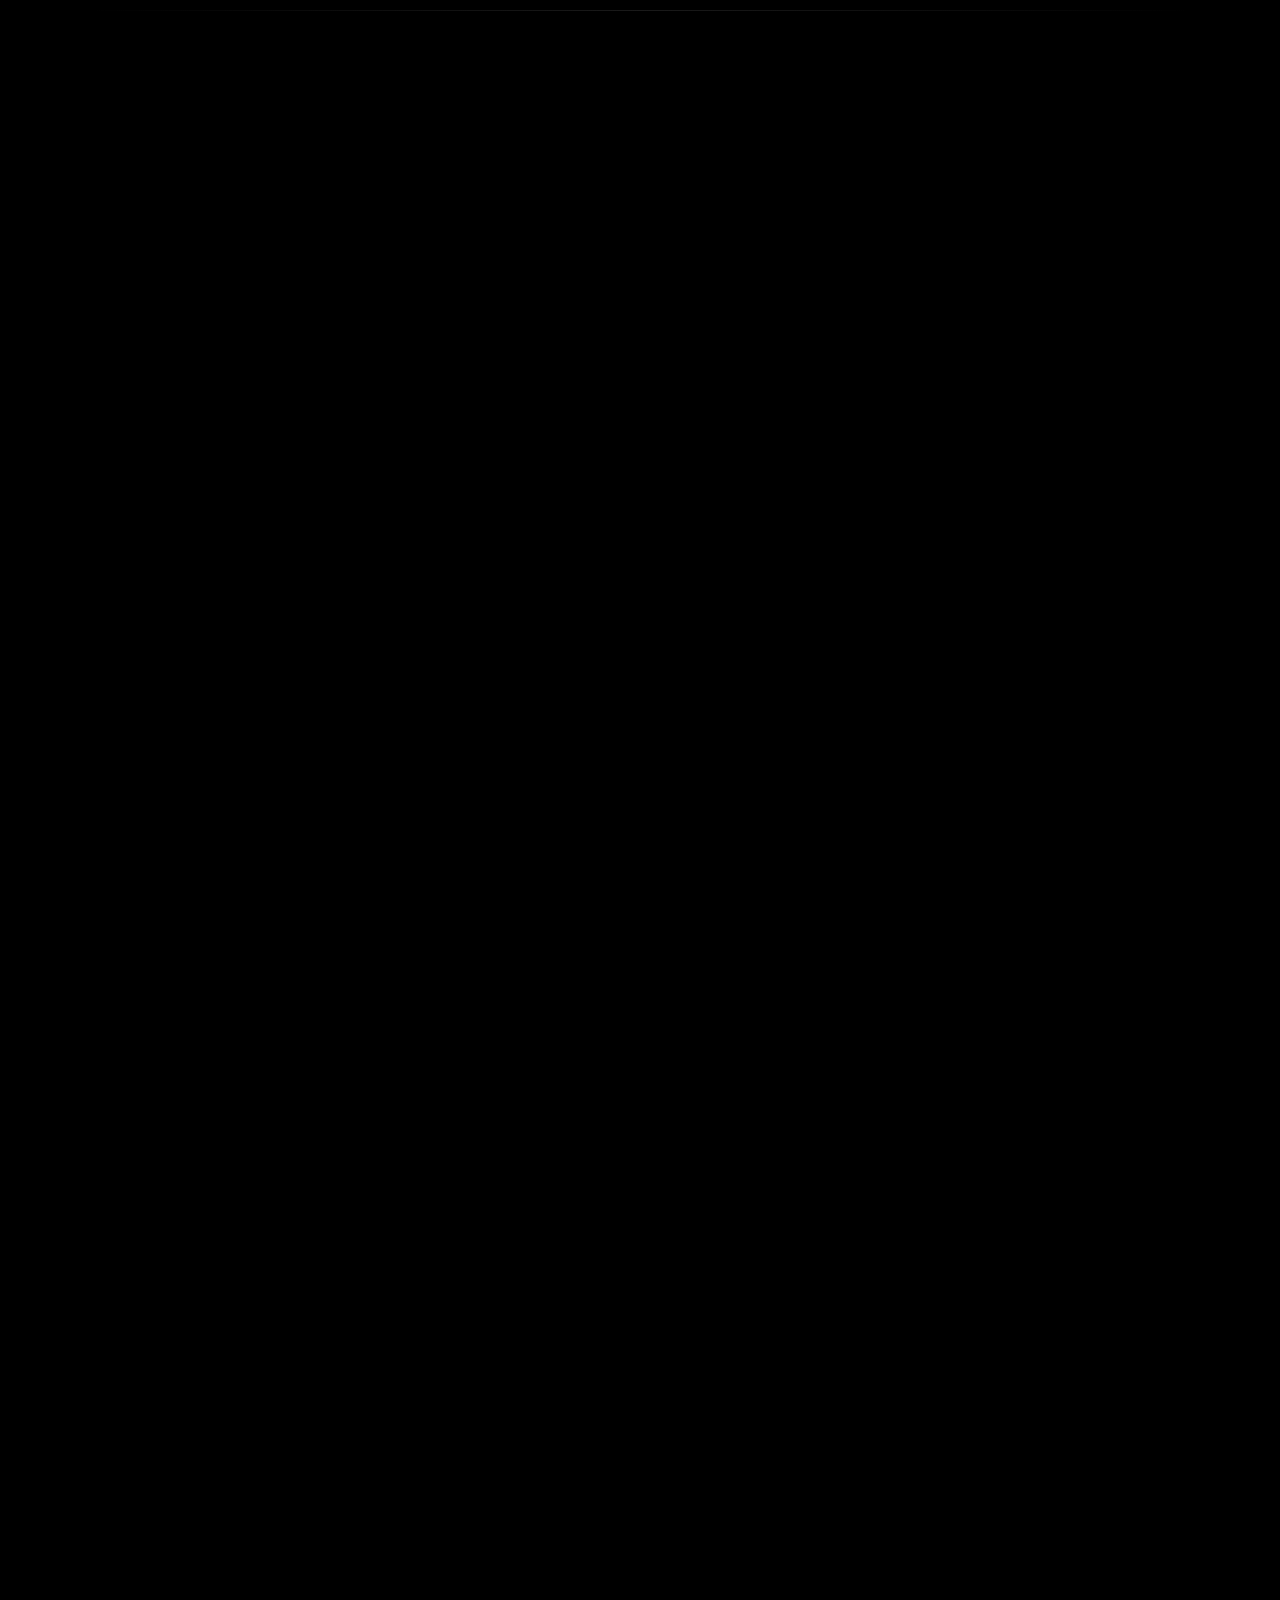
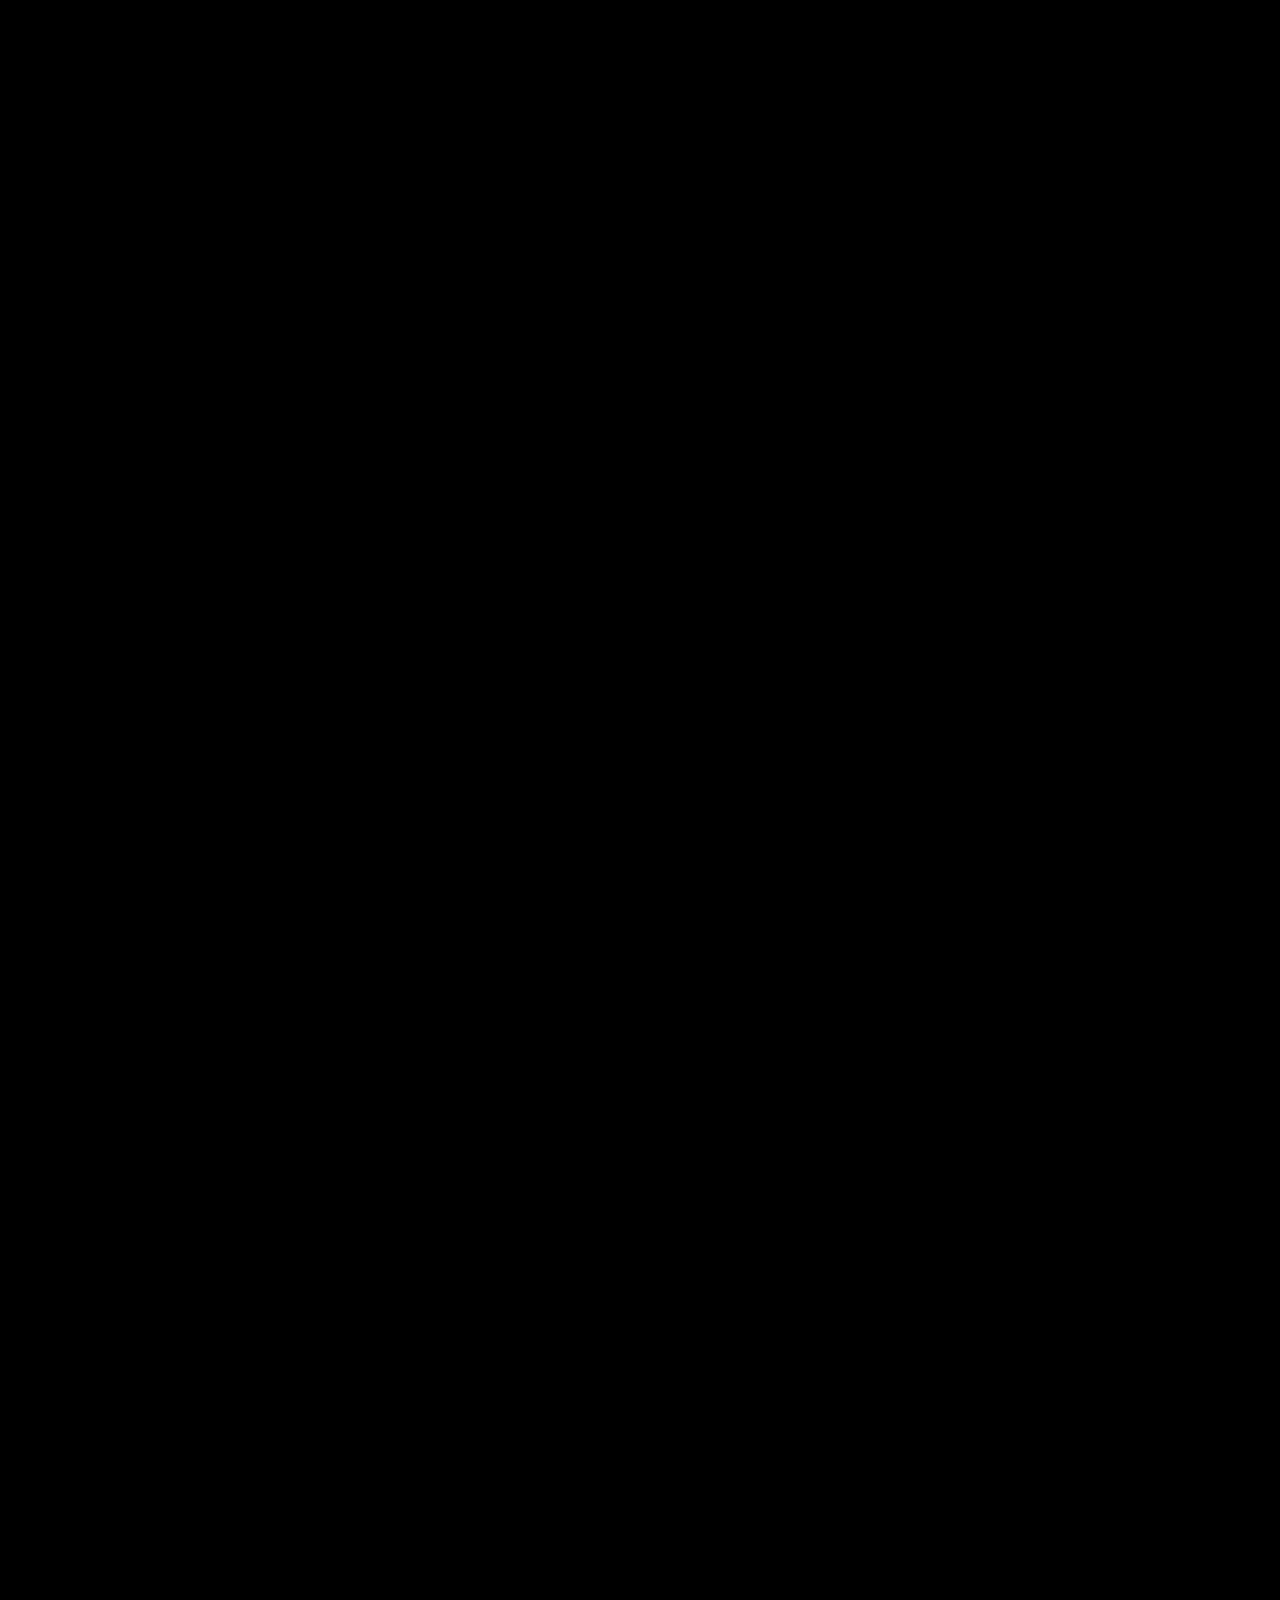
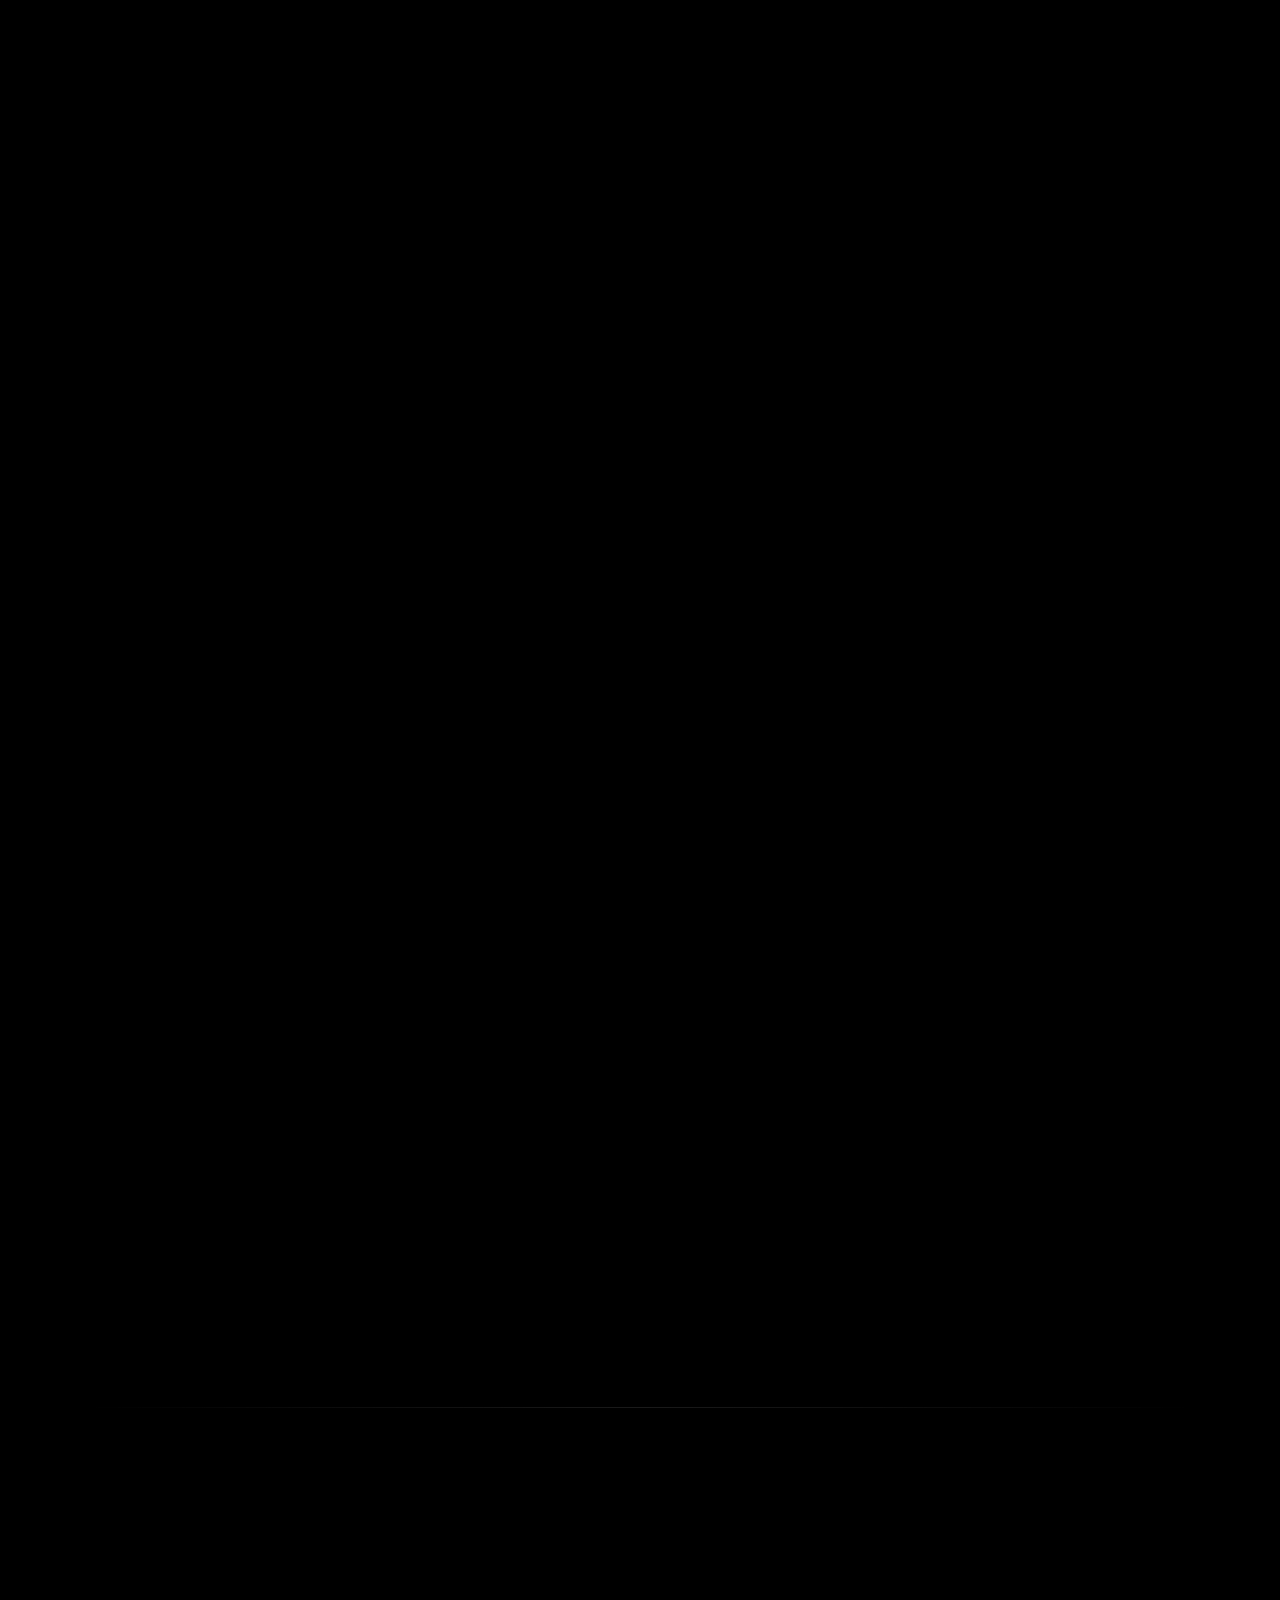
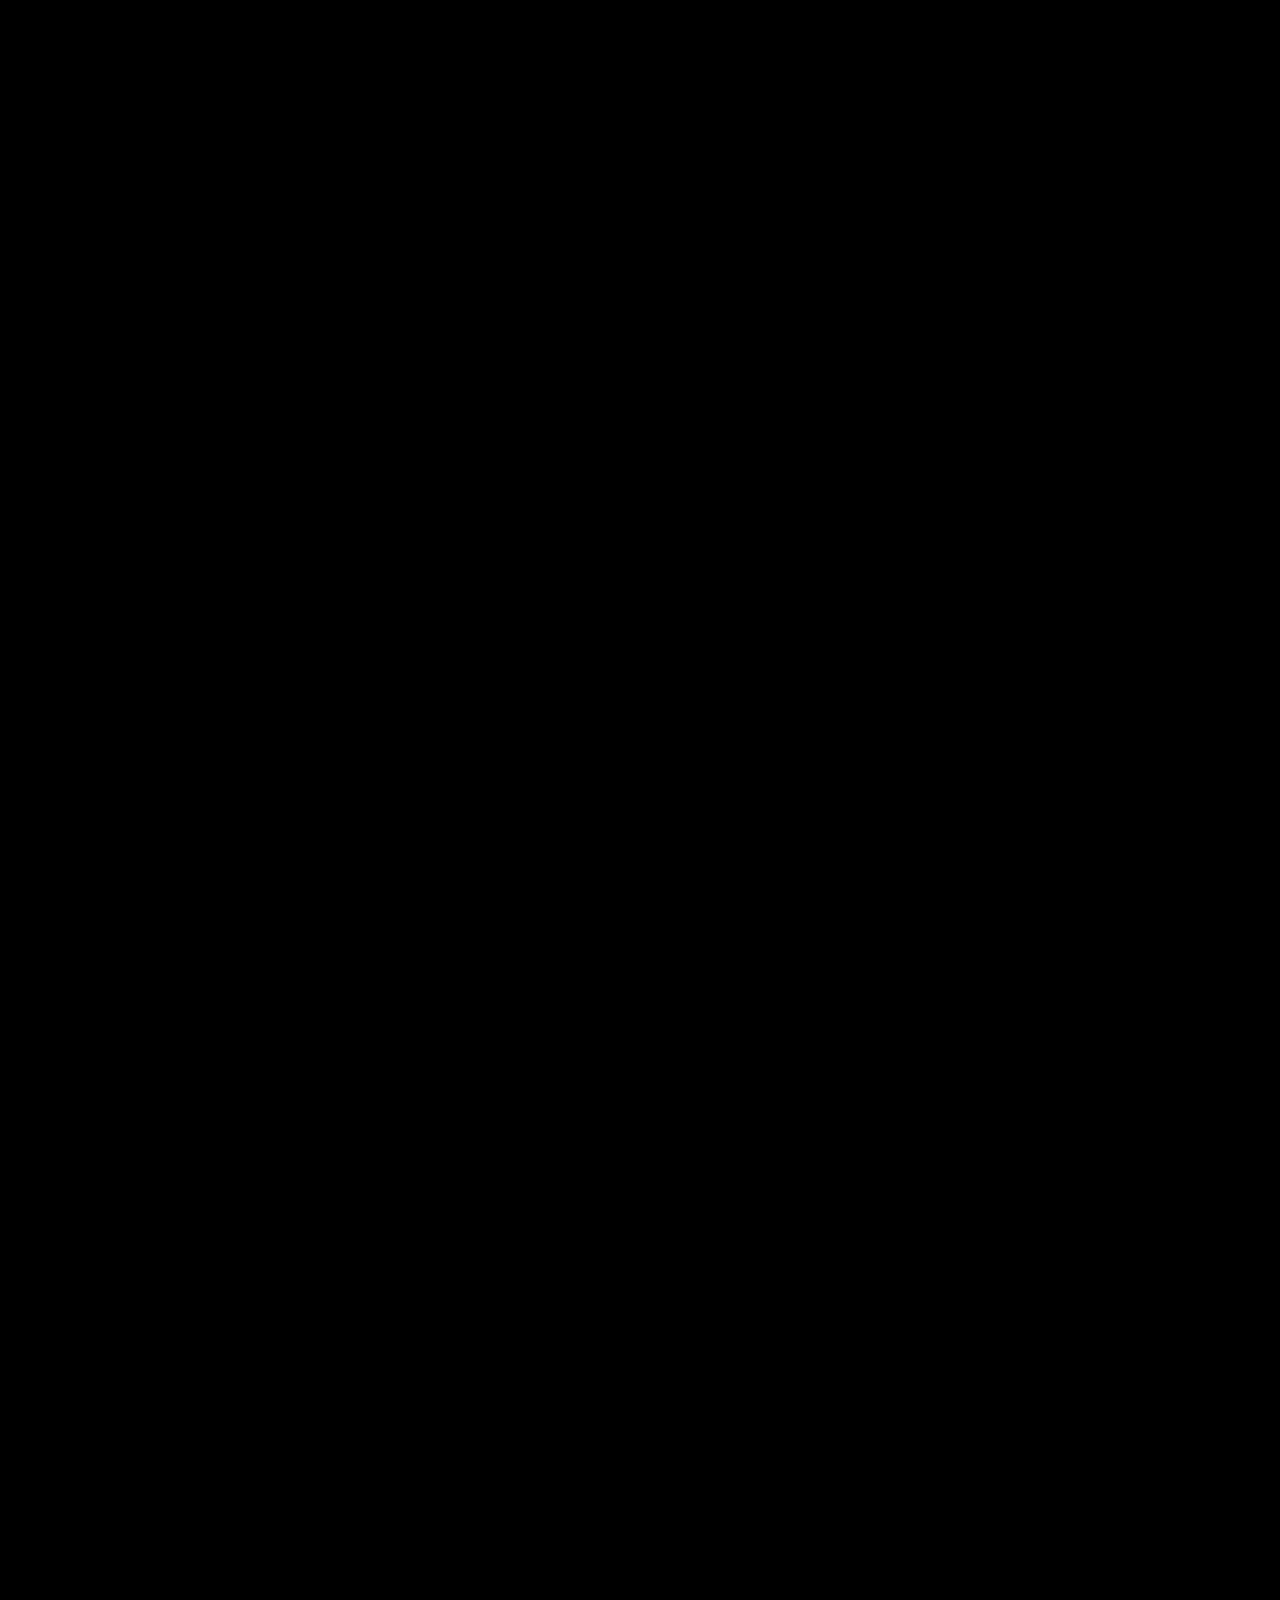
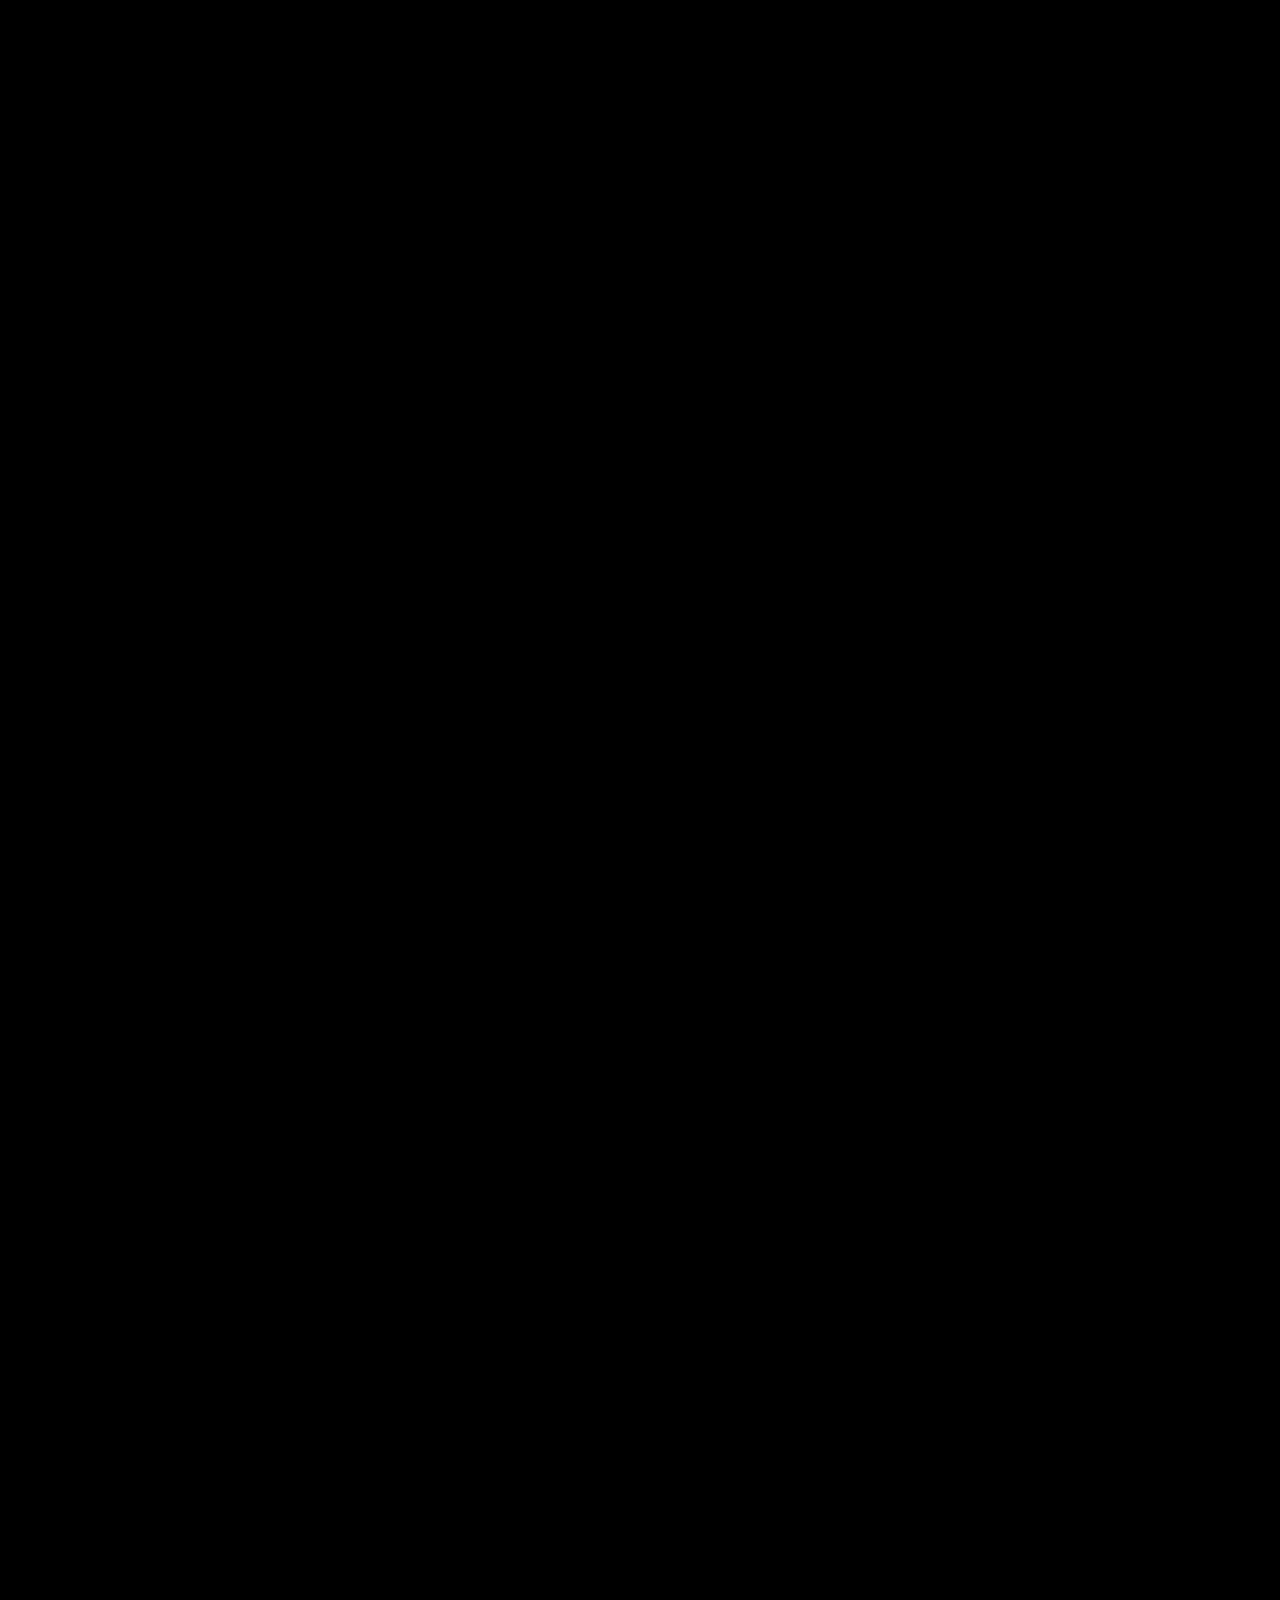
==== commit e0ec3ae4: "Sobre: "Por que escolher a Parket?" vira um pequeno título acima do segundo parágrafo Co-Authored-By" ====
--- a/index.html
+++ b/index.html
@@ -33,7 +33,7 @@
     }
   </script>
   <link rel="stylesheet" href="catalogo.css?v=10">
-  <link rel="stylesheet" href="index.css?v=66">
+  <link rel="stylesheet" href="index.css?v=67">
 </head>
 
 <body class="antialiased selection:bg-white selection:text-black">
@@ -93,14 +93,16 @@
           processos industriais precisos e uma equipe que sabe que o detalhe faz diferença. O compromisso é
           entregar superfícies que atravessam o tempo, com madeira de verdade e precisão de engenharia.
         </p>
-        <p class="corpo-text fade" style="transition-delay:.08s">
-          Por que escolher a <span translate="no" class="notranslate">Parket</span>? Num tempo de pressa e
-          excesso de informação, reconhecer qualidade de verdade virou um diferencial. Ela está nos detalhes, na
+        <div class="sobre-porque fade" style="transition-delay:.08s">
+          <h3 class="sobre-porque-title">Por que escolher a <span translate="no" class="notranslate">Parket</span>?</h3>
+          <p class="corpo-text">
+          Num tempo de pressa e excesso de informação, reconhecer qualidade de verdade virou um diferencial. Ela está nos detalhes, na
           tradição e no cuidado com superfícies em madeira nobre feitas para durar gerações. Escolher a
           <span translate="no" class="notranslate">Parket</span> é valorizar conhecimento, ofício e tecnologia.
           É investir num produto que une desempenho e respeito à natureza, preserva a beleza da madeira e
           transforma cada ambiente em legado.
-        </p>
+          </p>
+        </div>
       </div>
 
     </div>
--- a/index.css
+++ b/index.css
@@ -219,6 +219,17 @@
   line-height: 1.75;
   color: var(--t-72);
   margin: 0;
+}
+
+/* "Por que escolher": pequeno título acima do segundo parágrafo */
+#sobre .sobre-porque-title {
+  margin: 0 0 .9rem;
+  font-family: var(--font-display);
+  font-weight: 400;
+  font-size: clamp(1.05rem, 1.3vw, 1.25rem);
+  letter-spacing: -.01em;
+  line-height: 1.3;
+  color: var(--t-95);
 }
 
 /* Pilares — três cartões, borda superior em accent (eco dos cartões abaixo) */
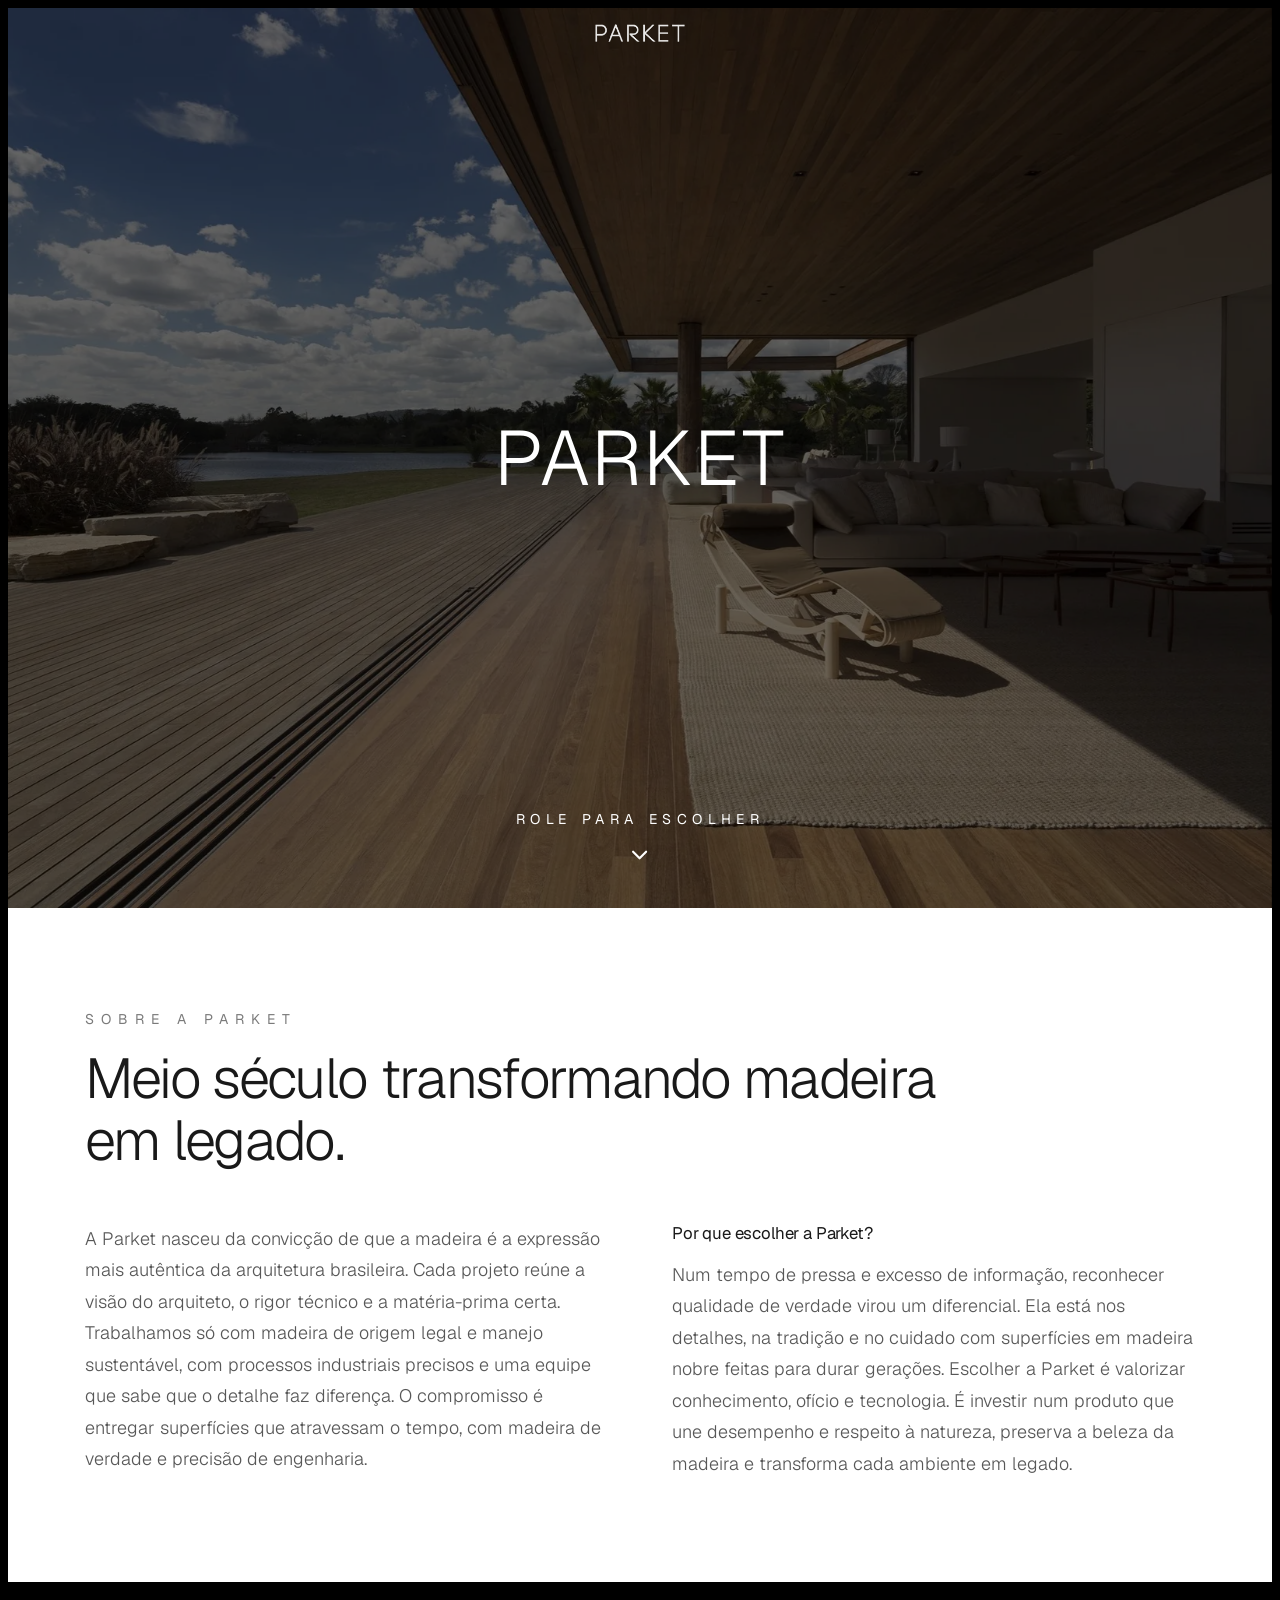
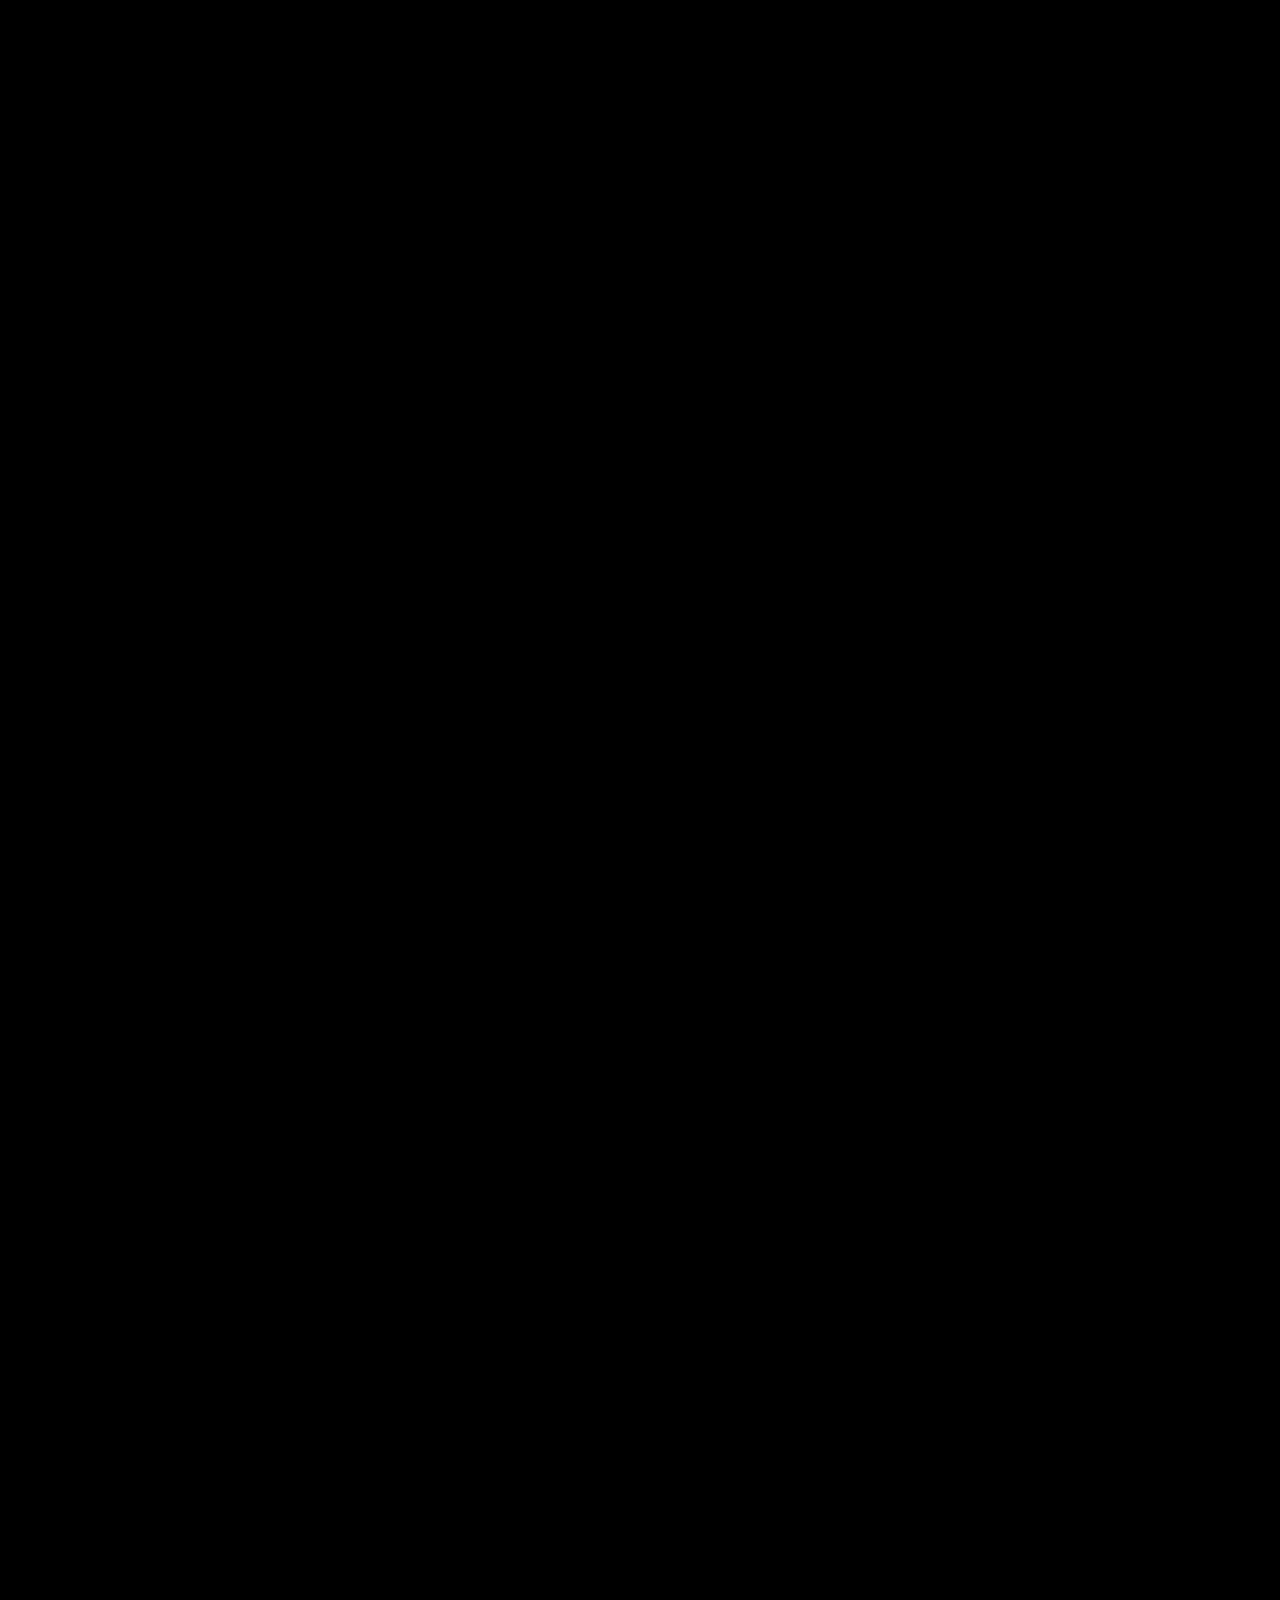
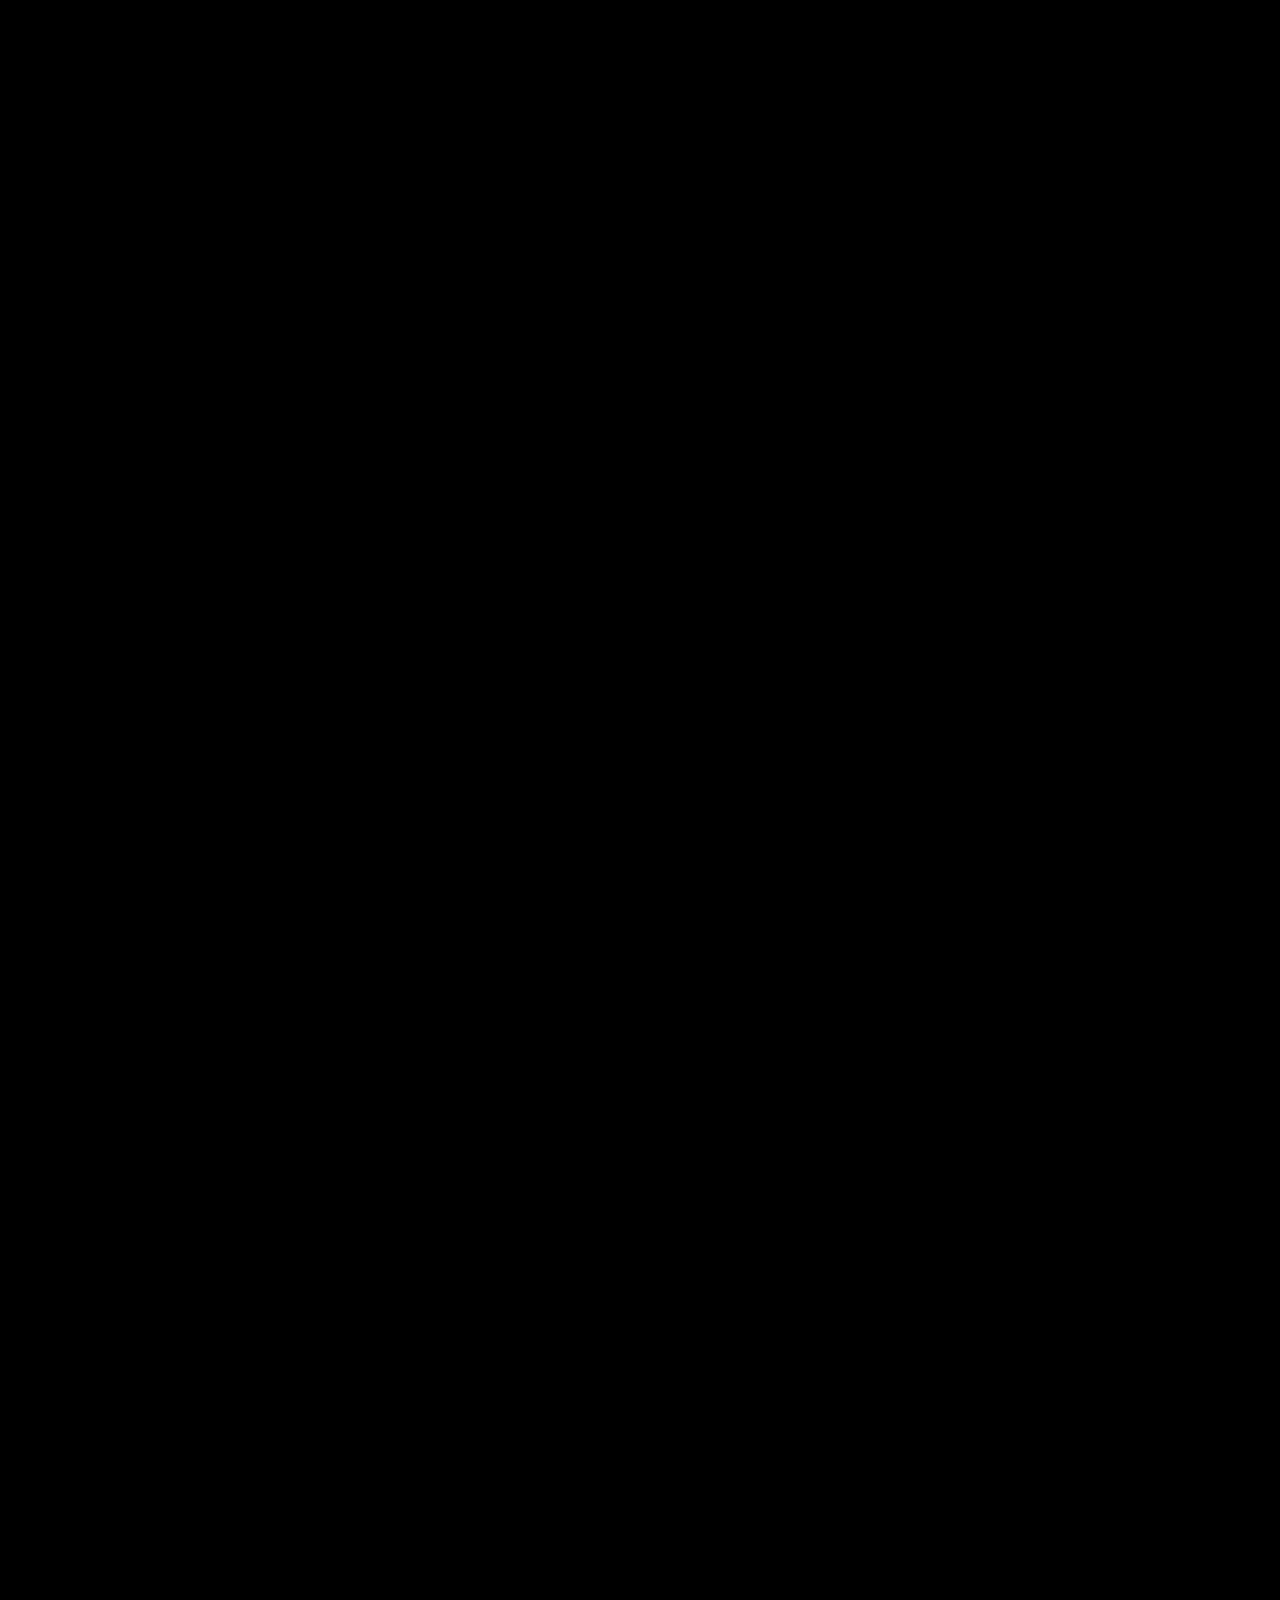
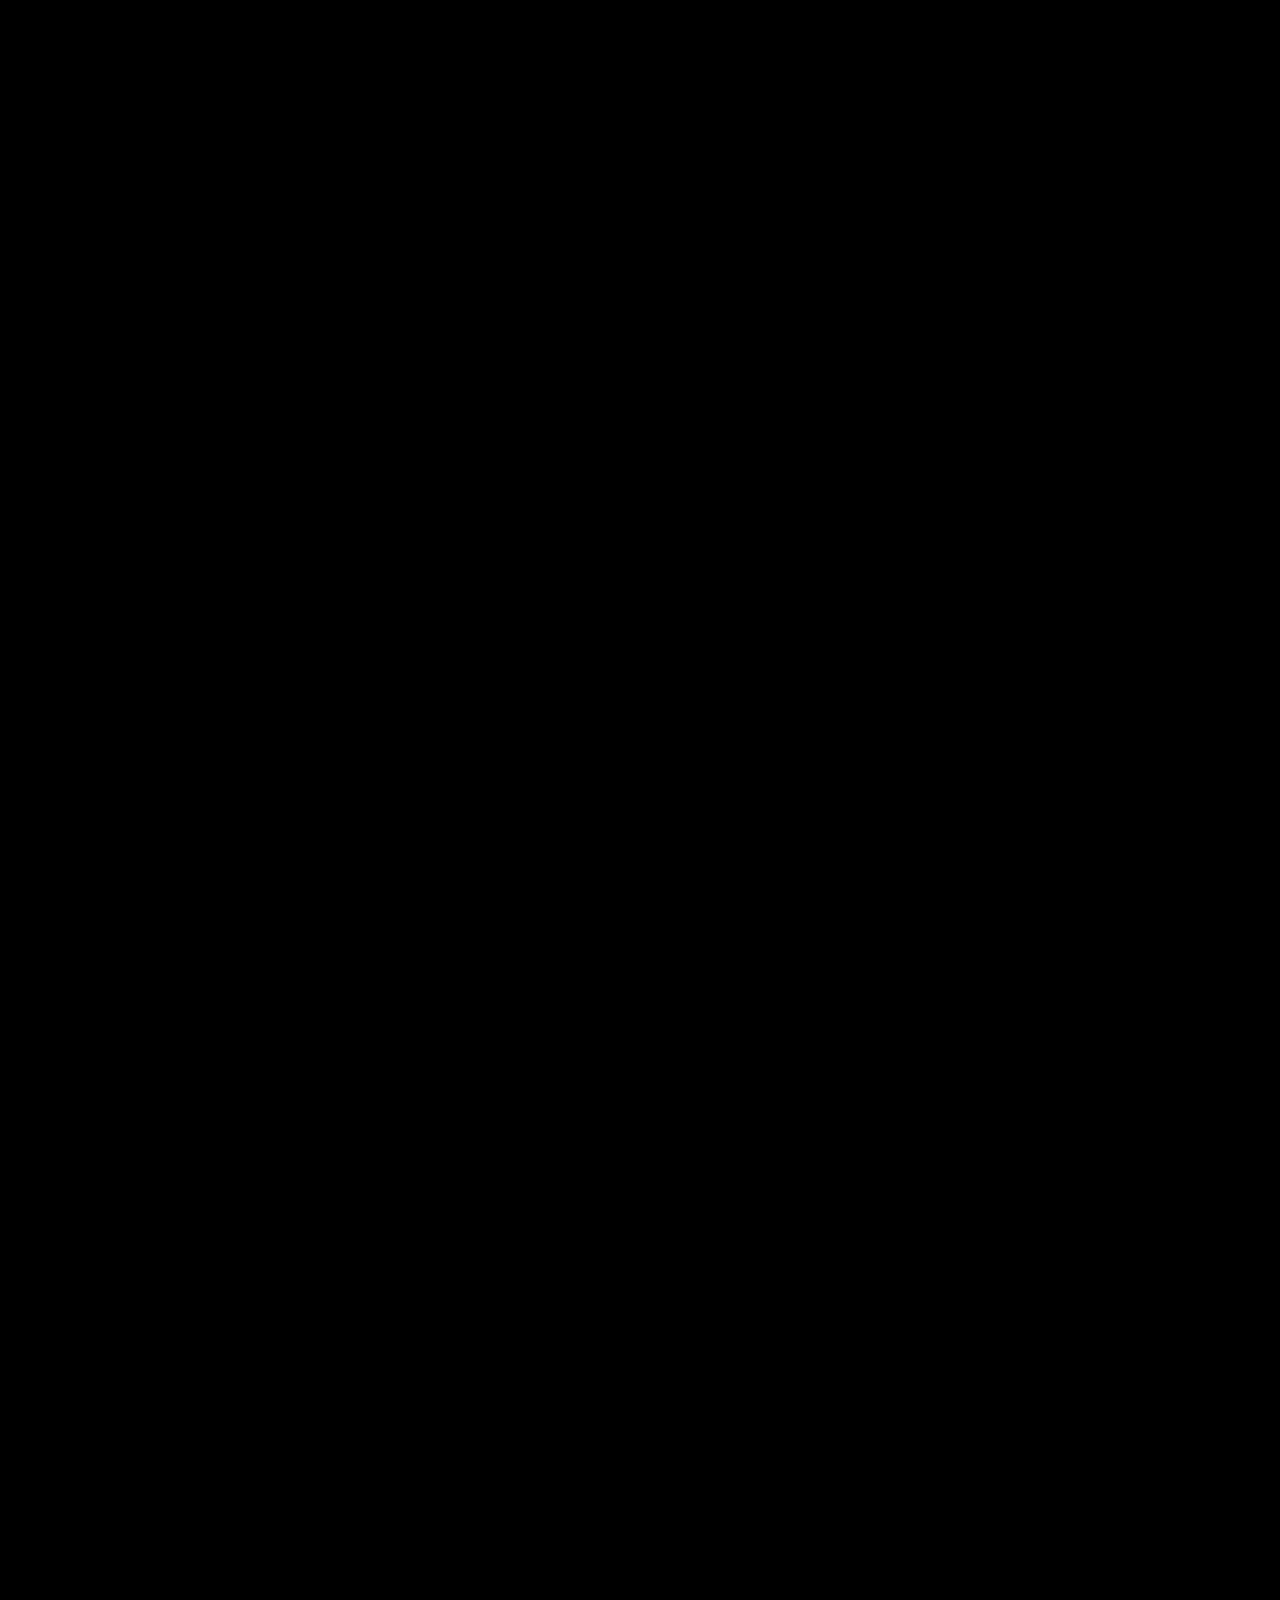
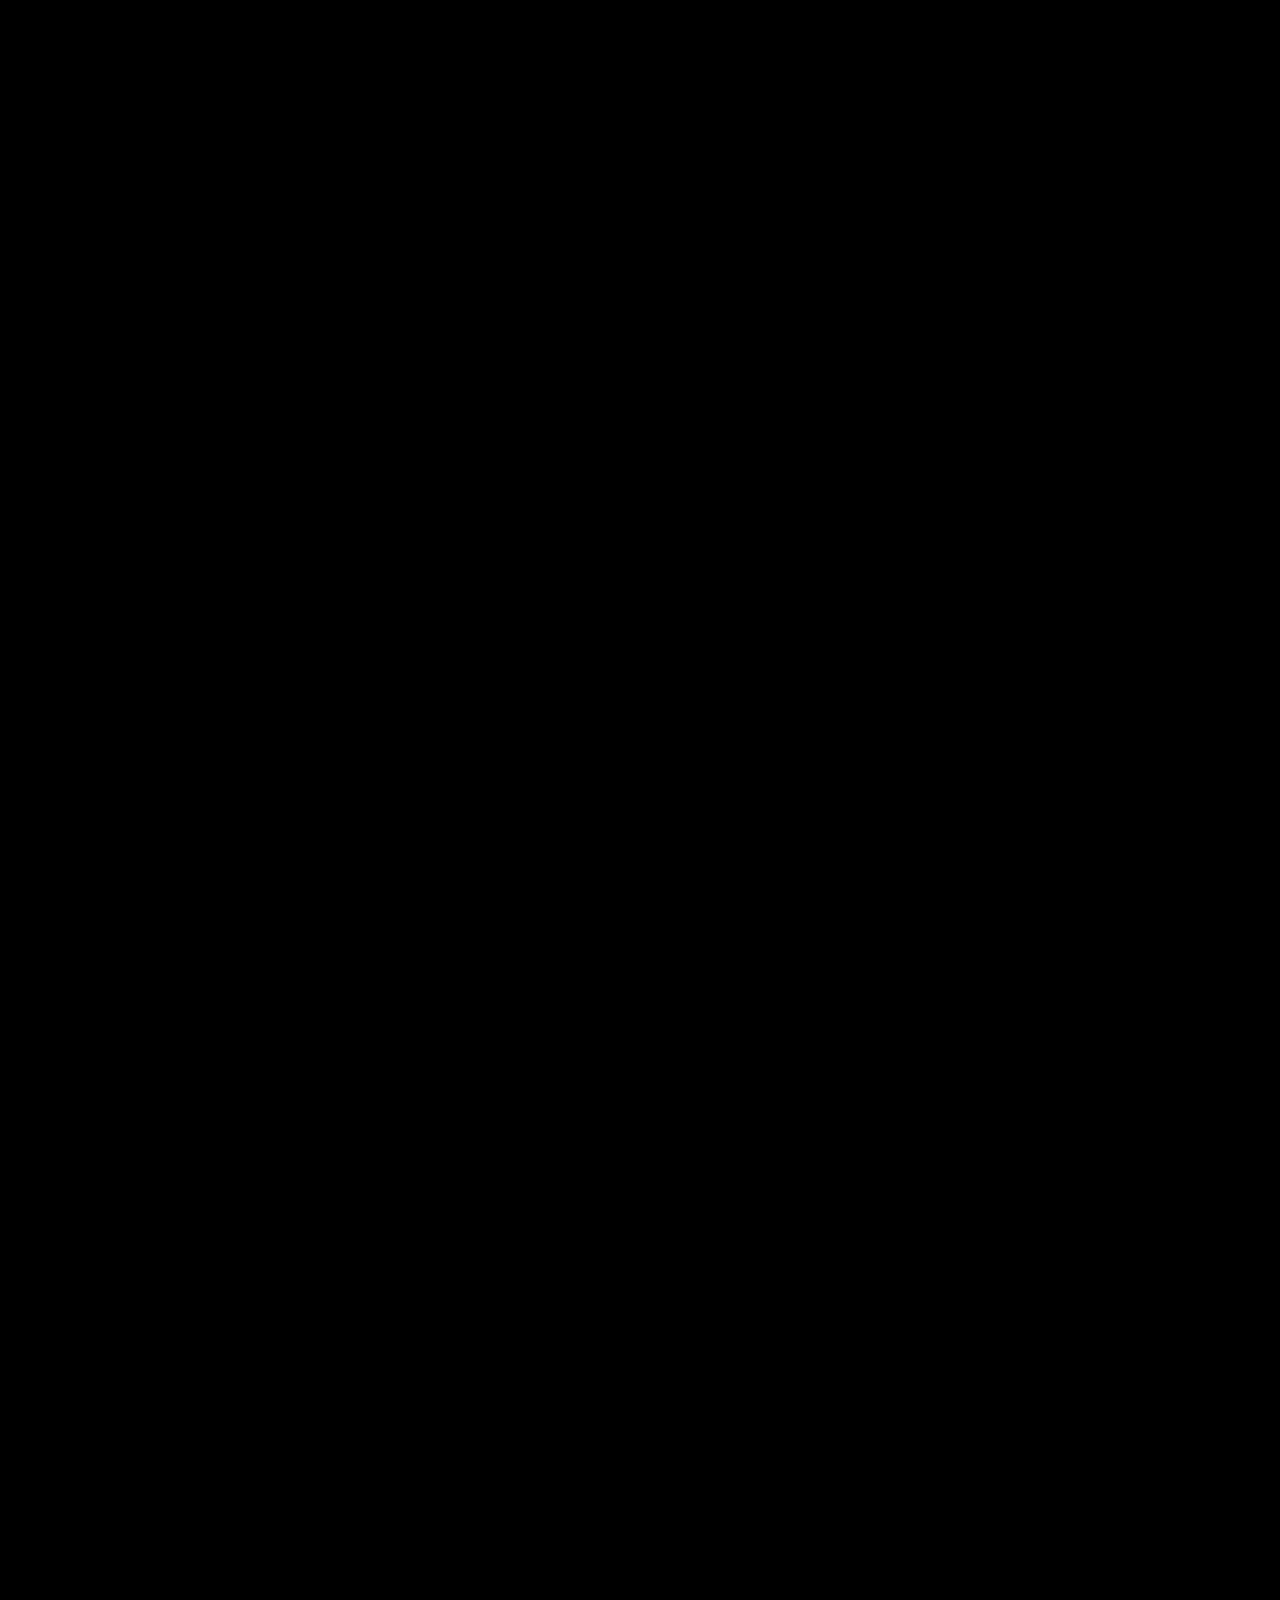
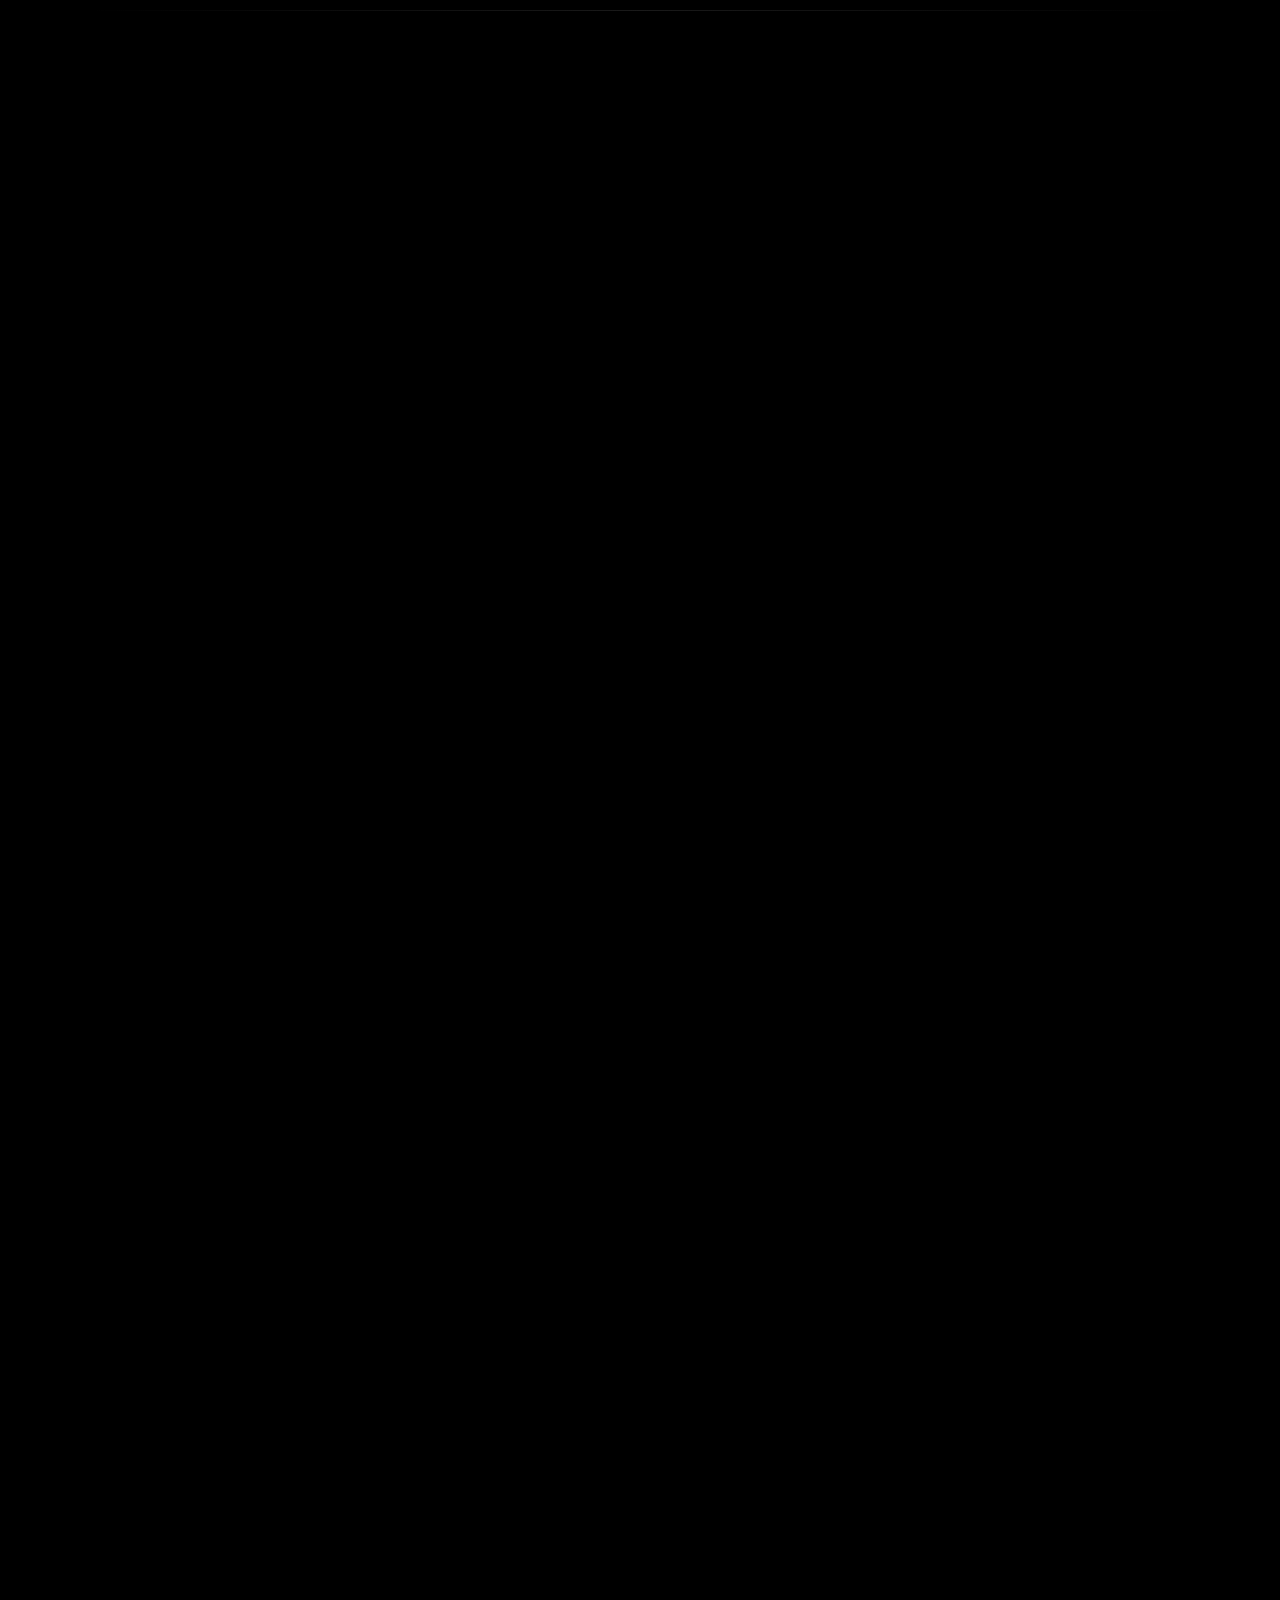
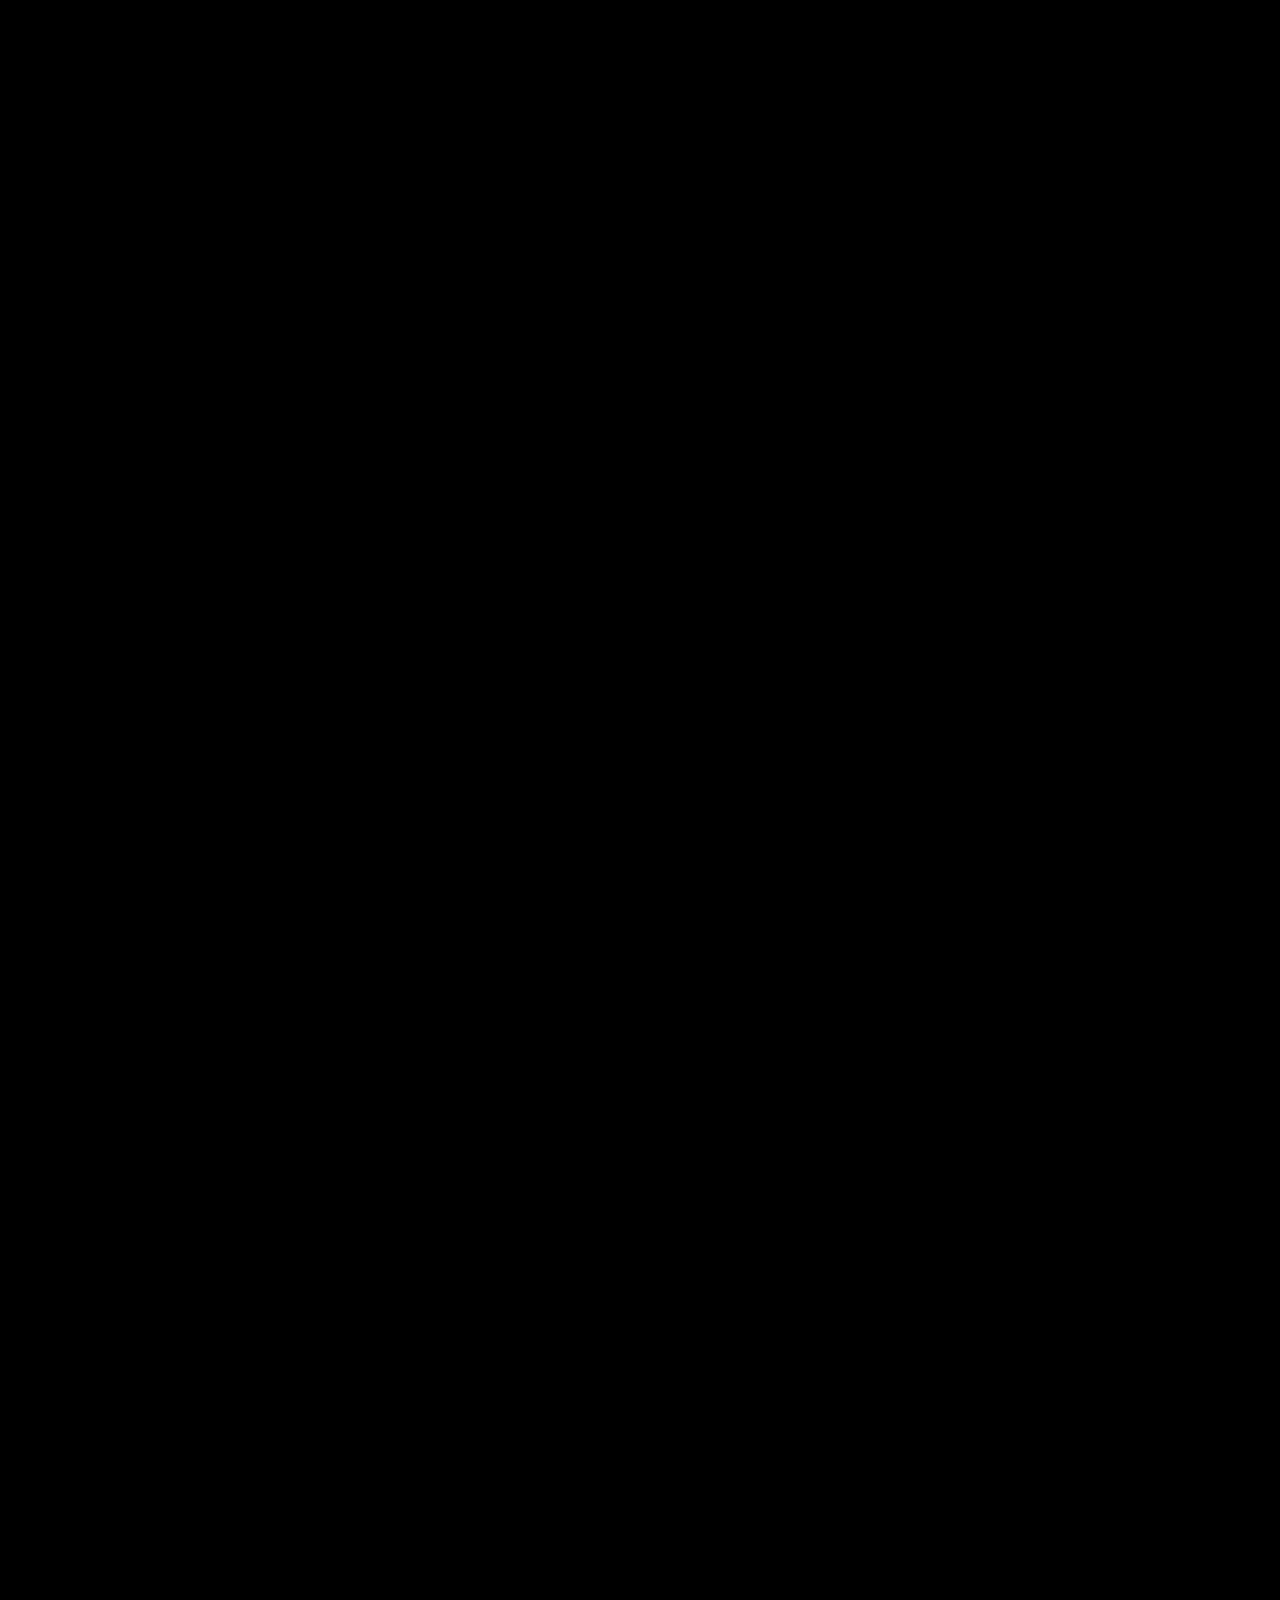
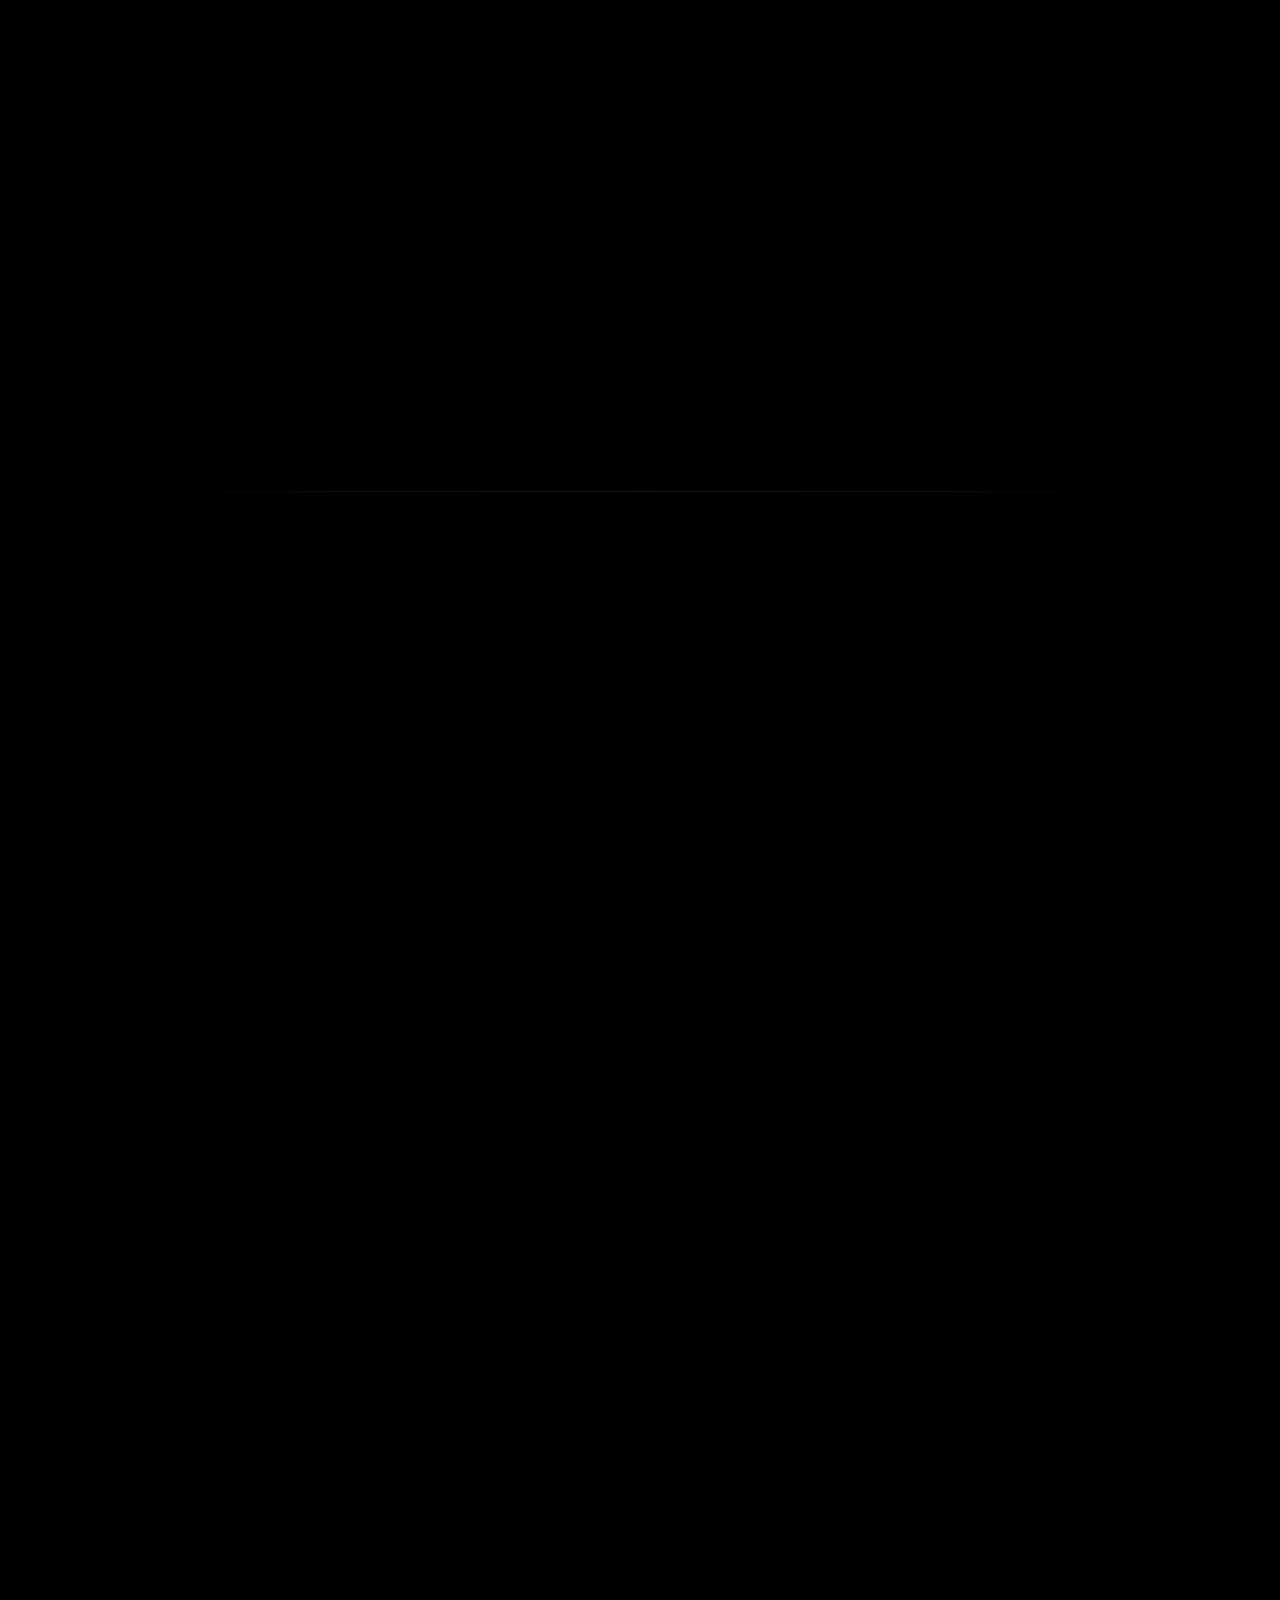
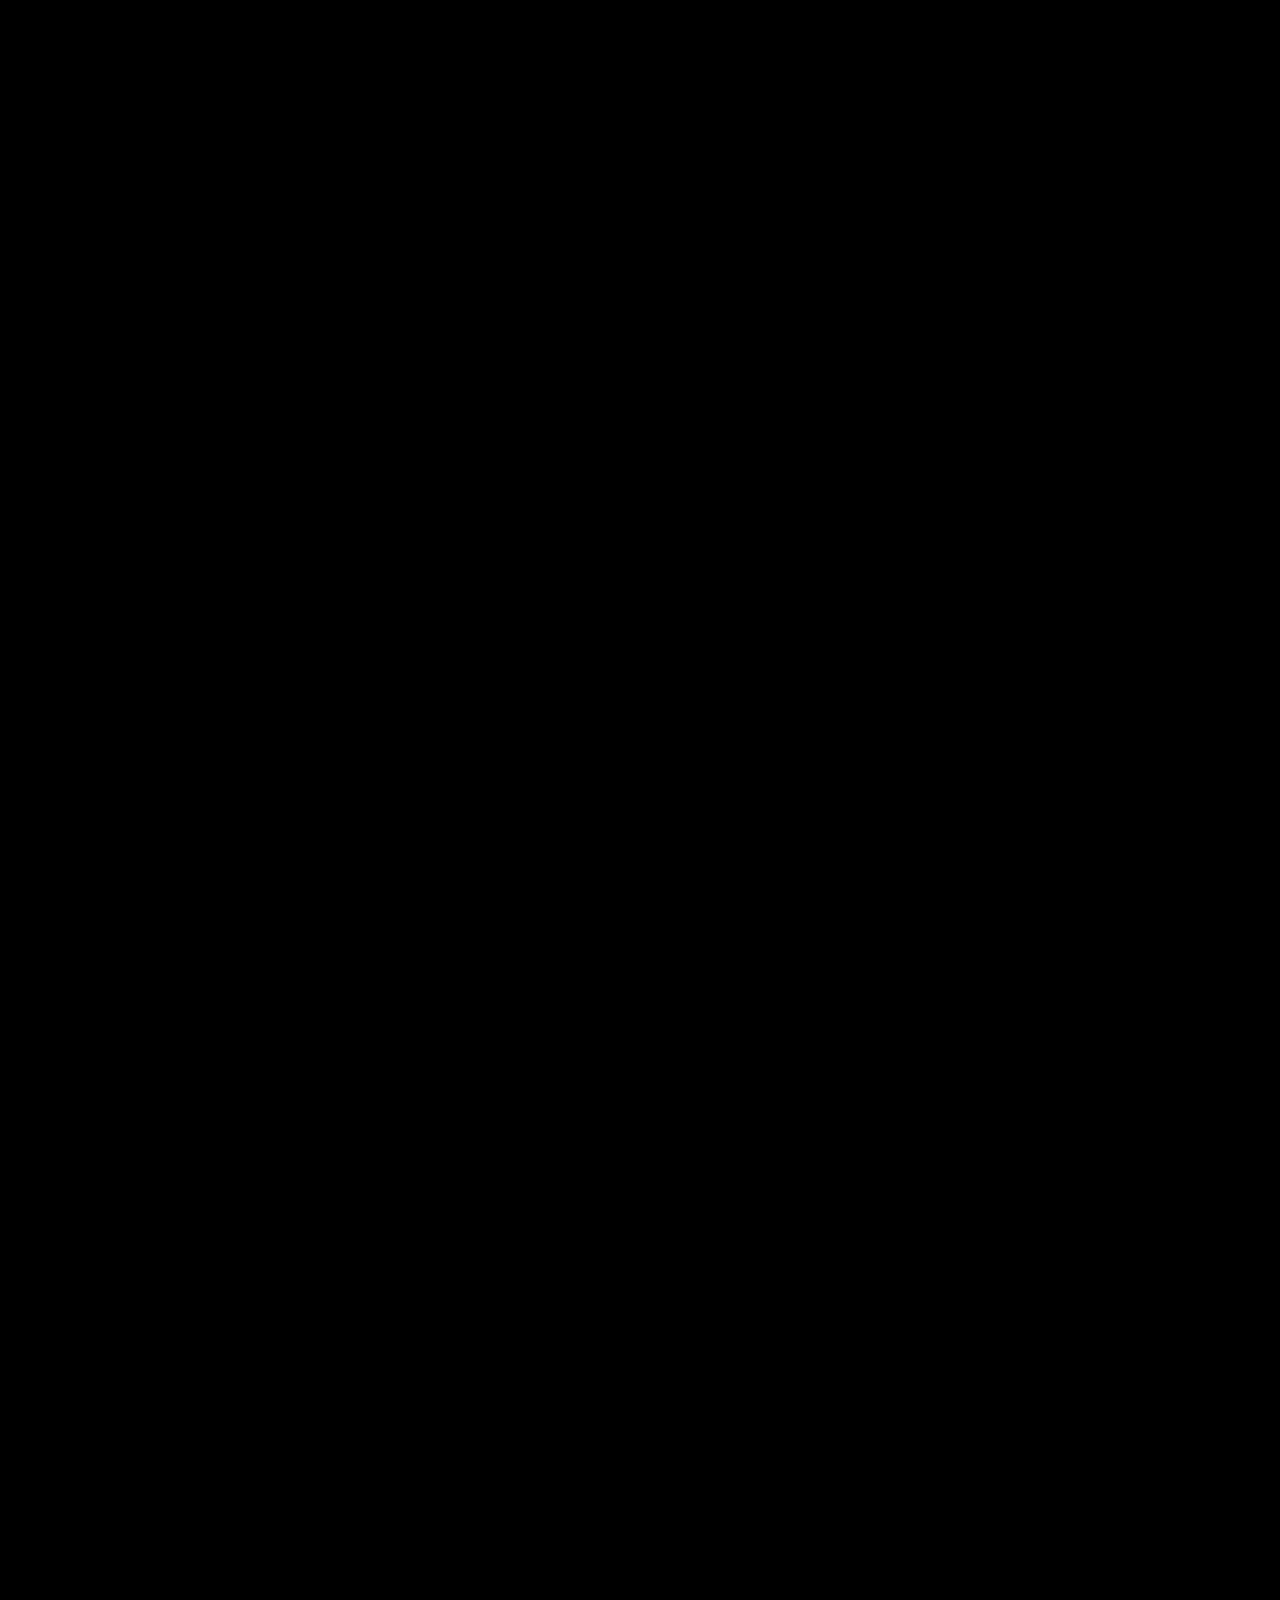
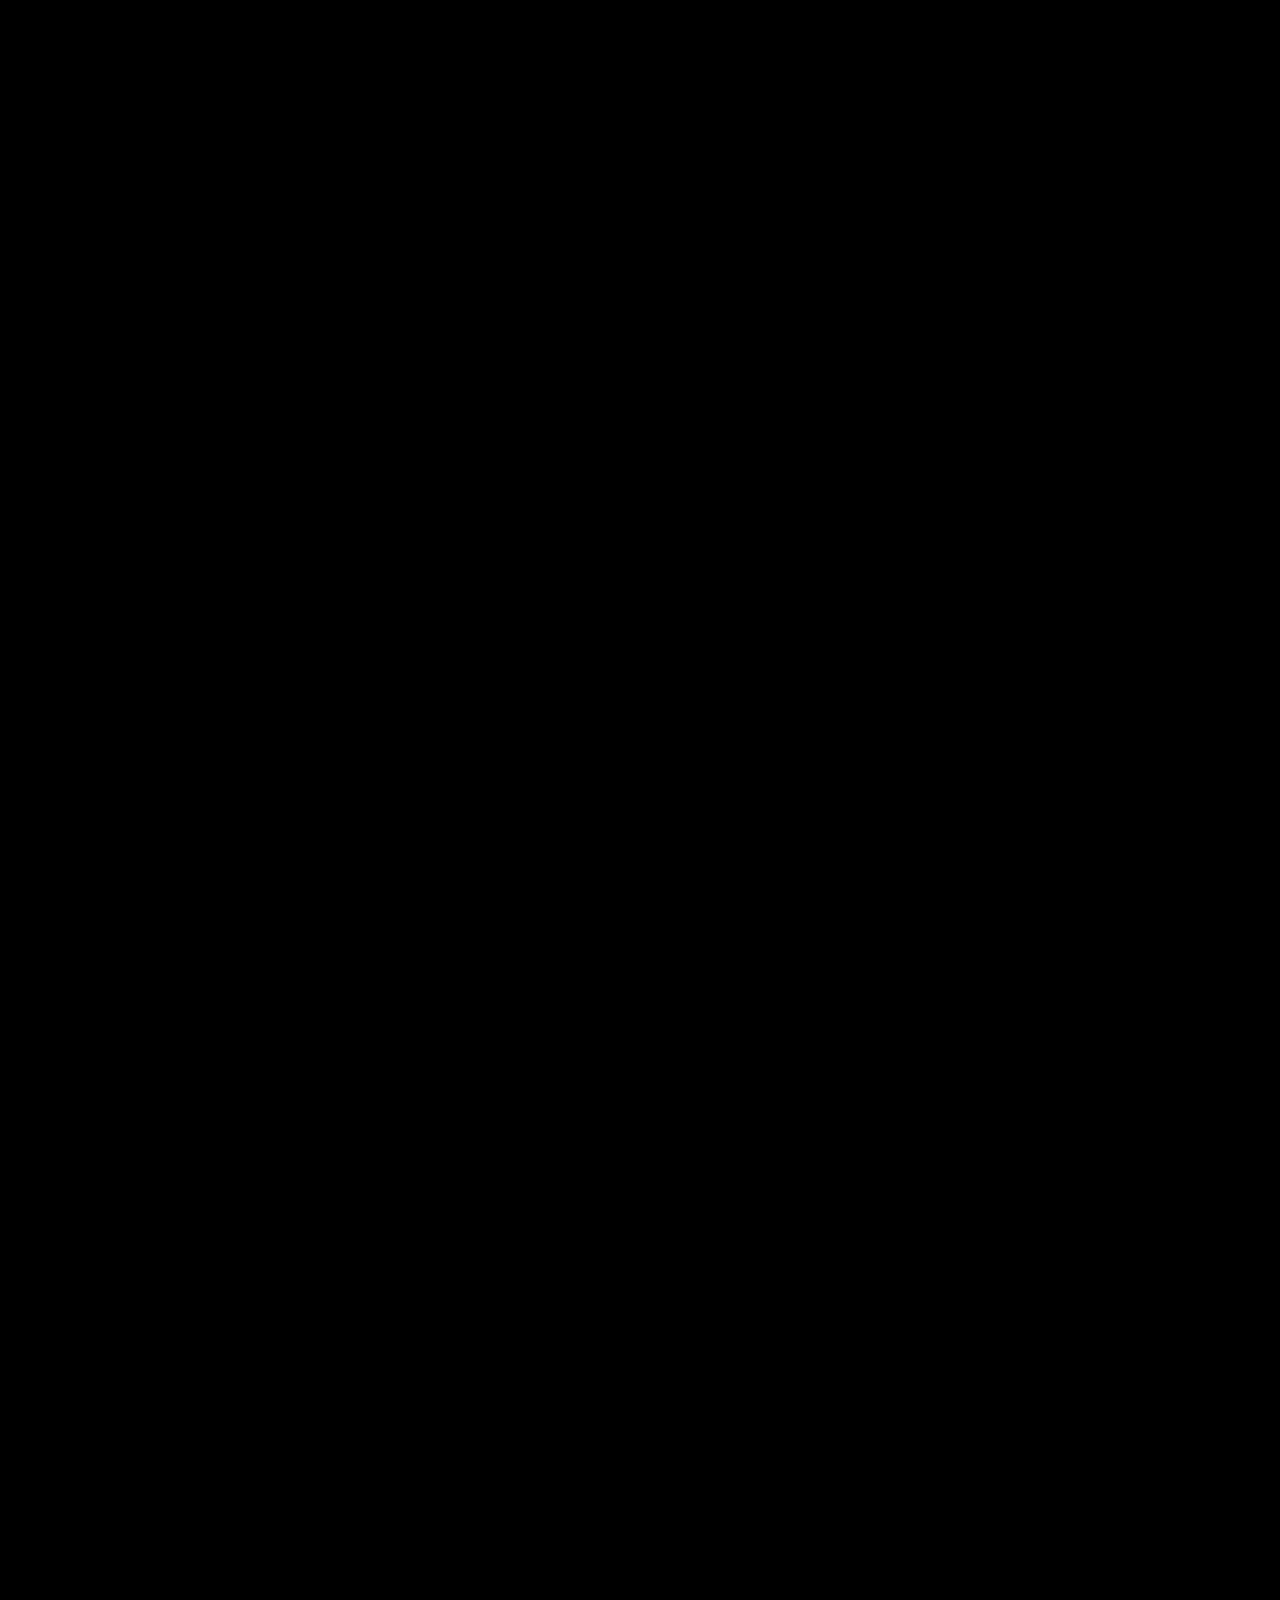
==== commit b5710e0e: "Alterna dupla e foto inteira em todo o catálogo; galeria Ipê vira Freijó Dentro de cada categoria as" ====
--- a/index.html
+++ b/index.html
@@ -280,7 +280,7 @@
   </div>
 
   <script defer src="index.js?v=20"></script>
-  <script defer src="catalogo.js?v=63"></script>
+  <script defer src="catalogo.js?v=67"></script>
 </body>
 
 </html>
